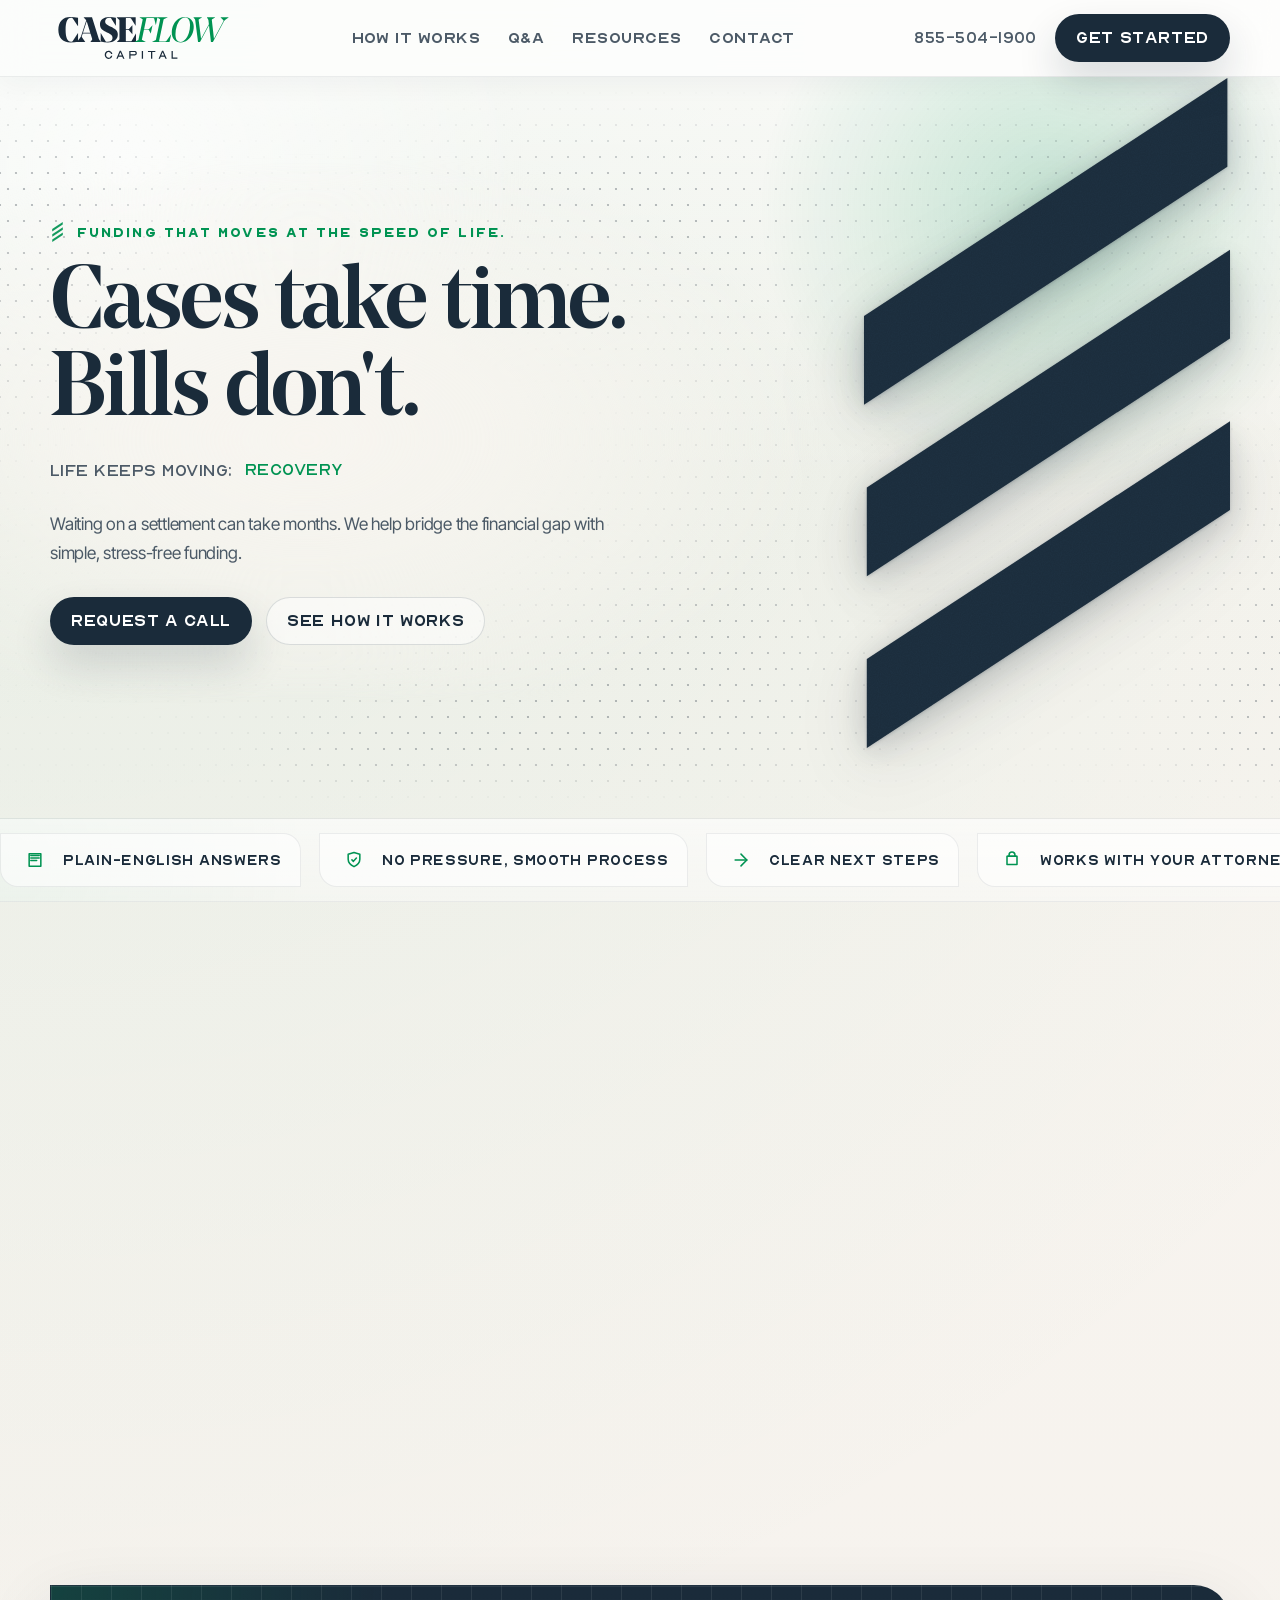
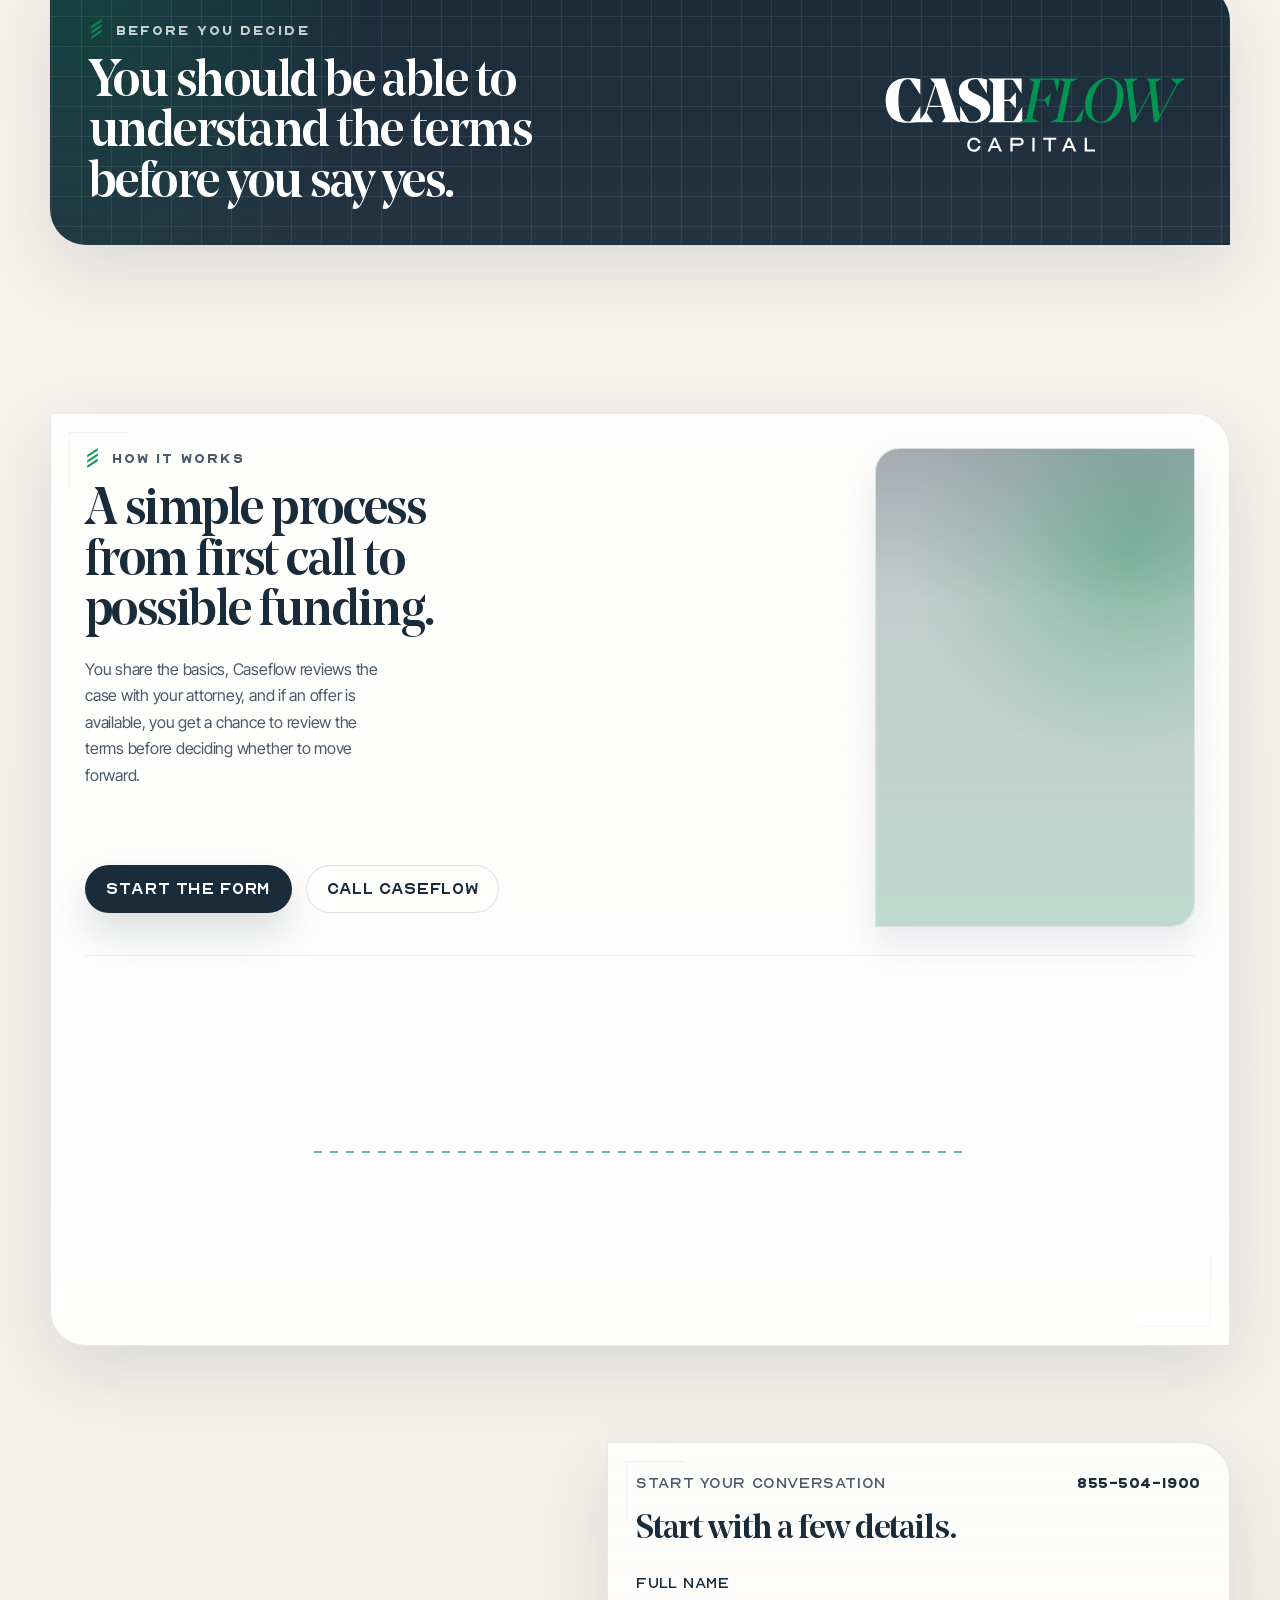
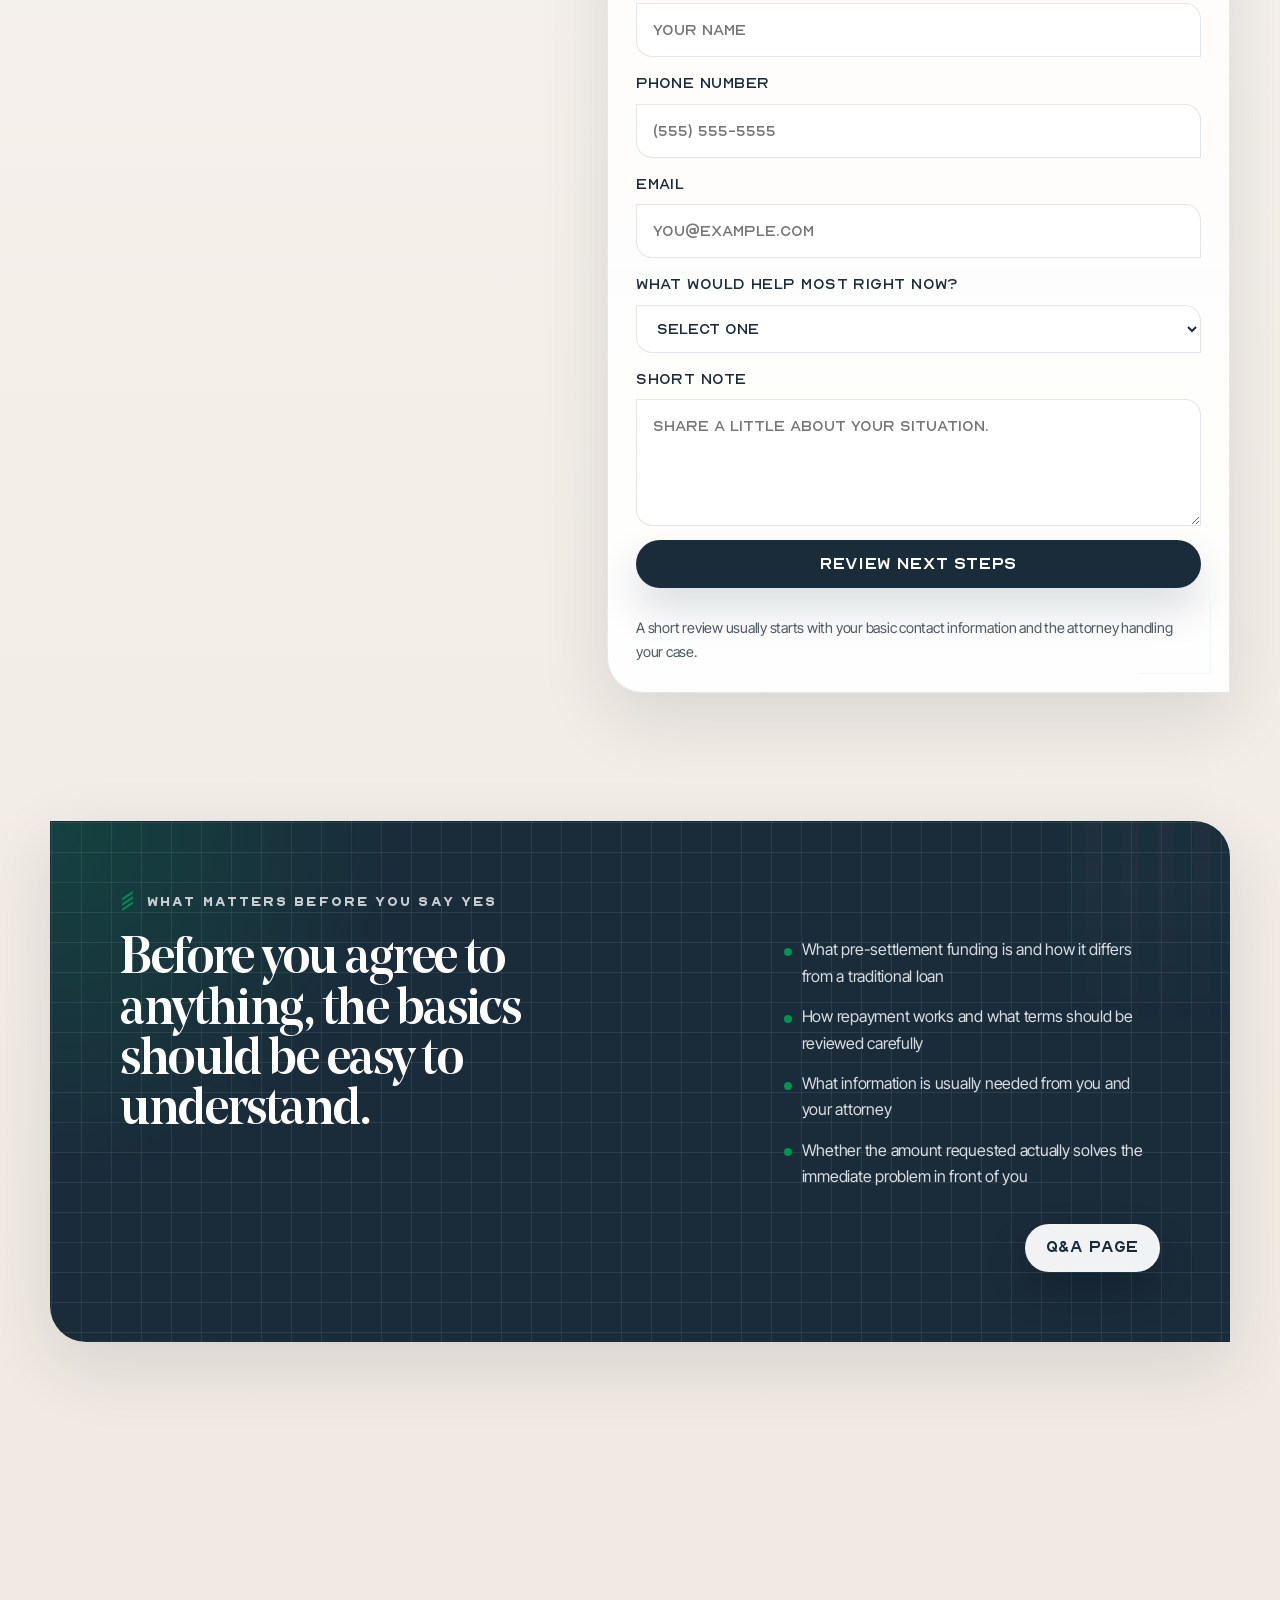
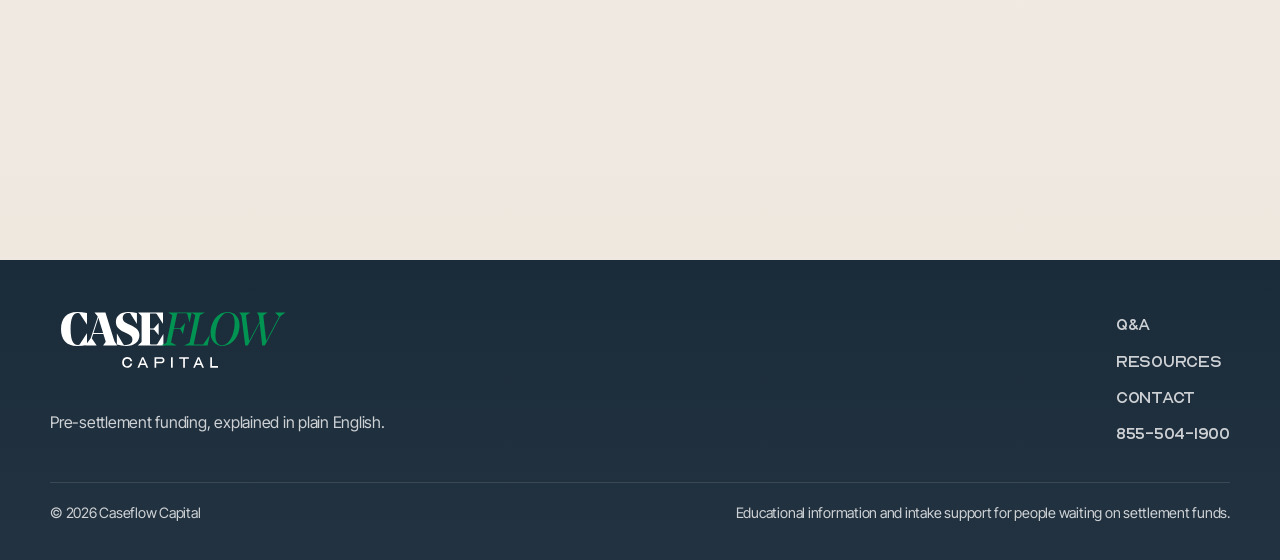
==== index.html @ a35e193b "Update story collage layout" ====
<!doctype html>
<html lang="en">
  <head>
    <meta charset="utf-8">
    <meta name="viewport" content="width=device-width, initial-scale=1">
    <title>Caseflow Capital | Understand your options while your case is pending</title>
    <meta
      name="description"
      content="Caseflow helps people with active cases understand pre-settlement funding, what the process looks like, and what to consider before making a decision."
    >
    <script>
      document.documentElement.classList.add("js");
    </script>
    <link rel="preload" href="assets/fonts/inter-tight-400.ttf" as="font" type="font/ttf" crossorigin>
    <link rel="preload" href="assets/fonts/noe-display-medium.ttf" as="font" type="font/ttf" crossorigin>
    <link rel="preload" href="assets/fonts/nord-regular.woff2" as="font" type="font/woff2" crossorigin>
    <link rel="stylesheet" href="assets/css/style.css">
  </head>
  <body>
    <div class="site-shell">
      <header class="site-header">
        <div class="container header-inner">
          <a class="brand" href="index.html" aria-label="Caseflow Capital home">
            <img src="assets/img/brand/logo-primary.svg" alt="Caseflow Capital">
          </a>

          <button class="menu-toggle" type="button" aria-expanded="false" aria-controls="site-nav">
            <span></span>
            <span></span>
            <span></span>
            <span class="sr-only">Toggle navigation</span>
          </button>

          <nav class="site-nav" id="site-nav" aria-label="Primary">
            <a href="#how-it-works">How it works</a>
            <a href="pages/faq/index.html">Q&amp;A</a>
            <a href="pages/resources/index.html">Resources</a>
            <a href="pages/contact/index.html">Contact</a>
          </nav>

          <div class="header-actions">
            <a class="header-phone" href="tel:8555041900">855-504-1900</a>
            <a class="button button-primary" href="#intake">Get started</a>
          </div>
        </div>
      </header>

      <main>
        <section class="hero">
          <div class="hero-backdrop">
            <canvas class="hero-dot-canvas" aria-hidden="true"></canvas>
          </div>
          <div class="container hero-grid">
            <div class="hero-copy">
              <p class="eyebrow eyebrow-mark" data-animate="fade-up">Funding that moves at the speed of life.</p>
              <h1 data-animate="reveal">
                Cases take time. Bills don't.
              </h1>
              <p class="hero-rotator-line" data-animate="fade-up">
                Life keeps moving:
                <span class="word-rotator" aria-live="polite">
                  <span class="word-rotator-track">
                    <span>rent</span>
                    <span>utilities</span>
                    <span>recovery</span>
                    <span>childcare</span>
                    <span>groceries</span>
                    <span>car payment</span>
                    <span>medication</span>
                    <span>mortgage</span>
                    <span>insurance</span>
                  </span>
                </span>
              </p>
              <p class="hero-lede" data-animate="fade-up">
                Waiting on a settlement can take months. We help bridge the financial gap with simple, stress-free funding.
              </p>

              <div class="hero-actions" data-animate="fade-up">
                <a class="button button-primary" href="#intake">Request a call</a>
                <a class="button button-secondary" href="#how-it-works">See how it works</a>
              </div>

              <!--
              <ul class="trust-points" data-animate="fade-up">
                <li>Plain answers from the start</li>
                <li>A real person to call with questions</li>
                <li>Time to review terms before you decide</li>
              </ul>
              -->
            </div>

            <div class="hero-mark" aria-hidden="true">
              <!--
                Chevron mark — exact polygon geometry from chevron-mark.svg,
                scaled up via viewBox. Bar thickness and slope are preserved;
                only the inter-bar gaps are tightened by 10%, which pulls
                bar 2 up by 0.455 and bar 3 up by 0.91 in viewBox units.
                The viewBox height shrinks to match (34.03 - 0.91 = 33.12).
              -->
              <svg class="hero-chevron" viewBox="0 0 18.09 33.12" preserveAspectRatio="xMidYMid meet" role="presentation" focusable="false">
                <defs>
                  <!--
                    Each bar's fill cycles between brand navy and brand green
                    over a slow 24s cycle. The three bars are phase-offset 6s
                    apart so the green peak walks bottom → middle → top → bottom,
                    producing a steady upward wave of color. All three stops
                    (dark edge, bright mid, dark edge) animate together so the
                    whole bar transitions as one coherent color block while
                    keeping a subtle center-bright shading for depth.

                    Phase offsets (via begin=-Ns):
                      bar 3 (bottom, leads): begin="-12s" — starts at green peak
                      bar 2 (middle):        begin="-6s"  — mid-transition
                      bar 1 (top, trails):   begin="0s"   — starts at navy
                  -->
                  <!--
                    Bar fills are flat, single-colour panels that cycle
                    between brand navy and brand green on a 24s loop. Phase
                    offsets (begin=-6s / -12s) create an upward colour wave
                    across the three bars. Both stops animate to the same
                    value so the bar is a uniform slab of colour — no
                    built-in "bright middle" stripe competing with the
                    liquid blob field on top.
                  -->
                  <linearGradient id="hcg-bar-1" gradientUnits="objectBoundingBox" x1="0" y1="0" x2="1" y2="0">
                    <stop offset="0" stop-color="#0e1c2a">
                      <animate attributeName="stop-color" values="#0e1c2a; #009352; #0e1c2a" dur="24s" repeatCount="indefinite" calcMode="spline" keySplines="0.45 0 0.55 1; 0.45 0 0.55 1"/>
                    </stop>
                    <stop offset="1" stop-color="#0e1c2a">
                      <animate attributeName="stop-color" values="#0e1c2a; #009352; #0e1c2a" dur="24s" repeatCount="indefinite" calcMode="spline" keySplines="0.45 0 0.55 1; 0.45 0 0.55 1"/>
                    </stop>
                  </linearGradient>
                  <linearGradient id="hcg-bar-2" gradientUnits="objectBoundingBox" x1="0" y1="0" x2="1" y2="0">
                    <stop offset="0" stop-color="#0e1c2a">
                      <animate attributeName="stop-color" values="#0e1c2a; #009352; #0e1c2a" dur="24s" begin="-6s" repeatCount="indefinite" calcMode="spline" keySplines="0.45 0 0.55 1; 0.45 0 0.55 1"/>
                    </stop>
                    <stop offset="1" stop-color="#0e1c2a">
                      <animate attributeName="stop-color" values="#0e1c2a; #009352; #0e1c2a" dur="24s" begin="-6s" repeatCount="indefinite" calcMode="spline" keySplines="0.45 0 0.55 1; 0.45 0 0.55 1"/>
                    </stop>
                  </linearGradient>
                  <linearGradient id="hcg-bar-3" gradientUnits="objectBoundingBox" x1="0" y1="0" x2="1" y2="0">
                    <stop offset="0" stop-color="#0e1c2a">
                      <animate attributeName="stop-color" values="#0e1c2a; #009352; #0e1c2a" dur="24s" begin="-12s" repeatCount="indefinite" calcMode="spline" keySplines="0.45 0 0.55 1; 0.45 0 0.55 1"/>
                    </stop>
                    <stop offset="1" stop-color="#0e1c2a">
                      <animate attributeName="stop-color" values="#0e1c2a; #009352; #0e1c2a" dur="24s" begin="-12s" repeatCount="indefinite" calcMode="spline" keySplines="0.45 0 0.55 1; 0.45 0 0.55 1"/>
                    </stop>
                  </linearGradient>

                  <!--
                    Liquid blob field — seven brand-colored radial gradients
                    (four greens of varying hue/intensity, three navys)
                    whose CORES sit OUTSIDE the visible bar union. Only the
                    soft falloff enters the clipped bar region, so the field
                    reads as a continuously-flowing colour wash with no
                    visible hot-spots or "eye of the radial" artefacts. This
                    is a key liquid-rendering pattern: in real fluid
                    simulations the "bright centre" of a colour mass is
                    rarely aligned with the viewport — you see currents and
                    interiors, not nuclei.

                    Gradient radii are large (16–18 viewBox units on an
                    18.09-wide mark) so the falloff reaches well into the
                    bars from whatever offscreen edge their core sits
                    behind. Mid-stops are bumped to ~0.45 so the 40–60%-
                    offset band (which is the only part that's actually
                    visible through the clip) still carries saturated colour.

                    cx/cy below are seed positions — JS overwrites them
                    every animation frame with a value computed from each
                    blob's base position + ambient orbit + cursor coupling.
                  -->
                  <radialGradient id="hcg-blob-g1" cx="-4" cy="6" r="17" gradientUnits="userSpaceOnUse">
                    <stop offset="0"    stop-color="#1db06c" stop-opacity="0.95"/>
                    <stop offset="0.5"  stop-color="#1db06c" stop-opacity="0.46"/>
                    <stop offset="1"    stop-color="#1db06c" stop-opacity="0"/>
                  </radialGradient>
                  <radialGradient id="hcg-blob-g2" cx="22" cy="20" r="18" gradientUnits="userSpaceOnUse">
                    <stop offset="0"    stop-color="#00c06c" stop-opacity="0.90"/>
                    <stop offset="0.5"  stop-color="#00c06c" stop-opacity="0.44"/>
                    <stop offset="1"    stop-color="#00c06c" stop-opacity="0"/>
                  </radialGradient>
                  <radialGradient id="hcg-blob-g3" cx="-4" cy="28" r="17" gradientUnits="userSpaceOnUse">
                    <stop offset="0"    stop-color="#009352" stop-opacity="0.88"/>
                    <stop offset="0.5"  stop-color="#009352" stop-opacity="0.42"/>
                    <stop offset="1"    stop-color="#009352" stop-opacity="0"/>
                  </radialGradient>
                  <radialGradient id="hcg-blob-g4" cx="23" cy="5" r="16" gradientUnits="userSpaceOnUse">
                    <stop offset="0"    stop-color="#2edf8a" stop-opacity="0.82"/>
                    <stop offset="0.5"  stop-color="#2edf8a" stop-opacity="0.40"/>
                    <stop offset="1"    stop-color="#2edf8a" stop-opacity="0"/>
                  </radialGradient>
                  <radialGradient id="hcg-blob-n1" cx="9" cy="-4" r="16" gradientUnits="userSpaceOnUse">
                    <stop offset="0"    stop-color="#0a1827" stop-opacity="0.92"/>
                    <stop offset="0.5"  stop-color="#0a1827" stop-opacity="0.48"/>
                    <stop offset="1"    stop-color="#0a1827" stop-opacity="0"/>
                  </radialGradient>
                  <radialGradient id="hcg-blob-n2" cx="-4" cy="16" r="17" gradientUnits="userSpaceOnUse">
                    <stop offset="0"    stop-color="#051220" stop-opacity="0.90"/>
                    <stop offset="0.5"  stop-color="#051220" stop-opacity="0.46"/>
                    <stop offset="1"    stop-color="#051220" stop-opacity="0"/>
                  </radialGradient>
                  <radialGradient id="hcg-blob-n3" cx="22" cy="26" r="16" gradientUnits="userSpaceOnUse">
                    <stop offset="0"    stop-color="#132a40" stop-opacity="0.80"/>
                    <stop offset="0.5"  stop-color="#132a40" stop-opacity="0.40"/>
                    <stop offset="1"    stop-color="#132a40" stop-opacity="0"/>
                  </radialGradient>

                  <!--
                    Lead highlight — a pale mint-cream wash whose core also
                    sits just off the left edge so only a soft luminous
                    sweep enters the mark from the left. fx/fy pull the
                    focal point further off-edge so the brightness gradient
                    reads as angled light from outside the frame rather
                    than a puddle inside it. JS retargets cx/cy every frame
                    with the cursor-coupling shift; fxOffset keeps the
                    focal point pinned relative to the moving centre.
                  -->
                  <radialGradient id="hcg-shine" cx="3" cy="18" fx="-1" fy="15" r="14" gradientUnits="userSpaceOnUse">
                    <stop offset="0"    stop-color="#f4fbf7" stop-opacity="0.82"/>
                    <stop offset="0.35" stop-color="#d8f1e4" stop-opacity="0.44"/>
                    <stop offset="0.7"  stop-color="#cdf3de" stop-opacity="0.14"/>
                    <stop offset="1"    stop-color="#cdf3de" stop-opacity="0"/>
                  </radialGradient>

                  <!--
                    Clip union of the three bars. Polygons live directly
                    inside clipPath (wrapping them in <g> would produce an
                    empty clip region in SVG 1.1). The transform attribute
                    on each polygon is rewritten every frame by JS to match
                    its paired bar's parallax, so the clip travels with the
                    bar and no "ghost" edges are exposed.
                  -->
                  <clipPath id="hcg-bars-clip" clipPathUnits="userSpaceOnUse">
                    <polygon data-parallax-clip="1" transform="translate(0 0)" points="0 11.76 0 16.15 17.96 4.39 17.96 0"/>
                    <polygon data-parallax-clip="2" transform="translate(0 0)" points=".14 20.245 .14 24.635 18.09 12.875 18.09 8.485"/>
                    <polygon data-parallax-clip="3" transform="translate(0 0)" points=".14 28.721 .14 33.121 18.09 21.361 18.09 16.971"/>
                  </clipPath>

                  <!--
                    Liquid filter chain — three stages composited in one
                    SVG <filter>, applied to each liquid sub-group so the
                    colour wash reads as real fluid rather than a set of
                    discrete radial shapes:

                      1. feGaussianBlur (stdDeviation in viewBox units):
                         softens individual blob edges and, critically,
                         makes overlapping blobs bleed into each other
                         before displacement. This is the "goo" step — not
                         the binary-threshold metaball filter (which would
                         flatten our soft falloff), but a true optical
                         blend that fuses partially-overlapping gradients
                         into a single contiguous body of colour.
                      2. feTurbulence (fractal noise, spatial-fixed seed):
                         generates the displacement texture. Lower
                         baseFrequency than v1 (0.26 vs 0.32) for longer-
                         wavelength "ripples" that feel more liquid and
                         less "noisy".
                      3. feDisplacementMap at scale 3.6 (viewBox units):
                         pushes pixels along the noise pattern so blob
                         boundaries warp into irregular, slowly-varying
                         outlines — like surface tension ripples on a
                         thin fluid layer.

                    The clip is applied to the PARENT group (not inside
                    this filter), so displacement can run freely and then
                    the final result is cropped to the bar union — no
                    pixel bleed past the bars.
                  -->
                  <filter id="hcg-blob-distort" x="-30%" y="-30%" width="160%" height="160%">
                    <feGaussianBlur in="SourceGraphic" stdDeviation="0.55" result="blurred"/>
                    <feTurbulence type="fractalNoise" baseFrequency="0.26" numOctaves="2" seed="7" result="blobNoise"/>
                    <feDisplacementMap in="blurred" in2="blobNoise" scale="3.6" xChannelSelector="R" yChannelSelector="G"/>
                  </filter>

                  <!-- Fine grain — higher baseFrequency = smaller speckle cells. -->
                  <filter id="hcg-grain" x="0" y="0" width="1" height="1" filterUnits="objectBoundingBox" primitiveUnits="userSpaceOnUse">
                    <feTurbulence type="fractalNoise" baseFrequency="8.5" numOctaves="2" seed="11" stitchTiles="stitch" result="noise"/>
                    <feColorMatrix in="noise" type="matrix" values="0 0 0 0 1  0 0 0 0 1  0 0 0 0 1  0 0 0 0.55 0" result="whiteNoise"/>
                    <feComposite in="whiteNoise" in2="SourceGraphic" operator="in"/>
                  </filter>
                </defs>

                <!--
                  Bar fills wrapped in parallax groups. The entrance /
                  hover / float animations live on .hcg-bar (outer); the
                  JS-driven cursor parallax lives on the inner
                  .hcg-parallax so the two never collide on the same
                  transform. Each bar gets its own parallax coupling (see
                  initHeroChevronParallax in app.js) so the three chevrons
                  drift independently as the cursor moves.
                -->
                <g class="hcg-bars">
                  <g class="hcg-bar hcg-bar-1">
                    <g class="hcg-parallax" data-parallax="1">
                      <polygon class="hcg-fill" points="0 11.76 0 16.15 17.96 4.39 17.96 0" fill="url(#hcg-bar-1)"/>
                    </g>
                  </g>
                  <g class="hcg-bar hcg-bar-2">
                    <g class="hcg-parallax" data-parallax="2">
                      <polygon class="hcg-fill" points=".14 20.245 .14 24.635 18.09 12.875 18.09 8.485" fill="url(#hcg-bar-2)"/>
                    </g>
                  </g>
                  <g class="hcg-bar hcg-bar-3">
                    <g class="hcg-parallax" data-parallax="3">
                      <polygon class="hcg-fill" points=".14 28.721 .14 33.121 18.09 21.361 18.09 16.971" fill="url(#hcg-bar-3)"/>
                    </g>
                  </g>
                </g>

                <!--
                  Legacy SVG liquid field — kept as a fallback layer for
                  browsers without WebGL. Hidden by default via .hcg-legacy-
                  liquid (CSS) when the WebGL canvas is successfully
                  initialised by JS (which strips the .has-gl-liquid class
                  only on failure). On failure, CSS restores visibility so
                  the mark still has some colour variation.
                -->
                <g class="hcg-legacy-liquid" clip-path="url(#hcg-bars-clip)">
                  <g class="hcg-liquid-dark" filter="url(#hcg-blob-distort)">
                    <rect class="hcg-blob" x="-6" y="-6" width="32" height="46" fill="url(#hcg-blob-n1)"/>
                    <rect class="hcg-blob" x="-6" y="-6" width="32" height="46" fill="url(#hcg-blob-n2)"/>
                    <rect class="hcg-blob" x="-6" y="-6" width="32" height="46" fill="url(#hcg-blob-n3)"/>
                  </g>
                  <g class="hcg-liquid-light" filter="url(#hcg-blob-distort)">
                    <rect class="hcg-blob" x="-6" y="-6" width="32" height="46" fill="url(#hcg-blob-g1)"/>
                    <rect class="hcg-blob" x="-6" y="-6" width="32" height="46" fill="url(#hcg-blob-g2)"/>
                    <rect class="hcg-blob" x="-6" y="-6" width="32" height="46" fill="url(#hcg-blob-g3)"/>
                    <rect class="hcg-blob" x="-6" y="-6" width="32" height="46" fill="url(#hcg-blob-g4)"/>
                  </g>
                </g>

                <!-- Lead highlight — pale mint, subtle, strongest cursor coupling. -->
                <g class="hcg-shine-group" clip-path="url(#hcg-bars-clip)">
                  <rect class="hcg-shine-rect" x="-6" y="-6" width="32" height="46" fill="url(#hcg-shine)"/>
                </g>

                <!--
                  Grain overlay on top of everything — clipped to bar union
                  so grain modulates bars AND the liquid blobs AND the
                  shine, giving the entire mark a unified organic texture.
                  Overlay blend mode keeps the grain subtle.
                -->
                <g class="hcg-grain-layer" clip-path="url(#hcg-bars-clip)">
                  <rect class="hcg-grain" x="0" y="0" width="18.09" height="33.12" fill="#ffffff" filter="url(#hcg-grain)"/>
                </g>
              </svg>
              <!--
                WebGL liquid — three per-chevron canvases, each masked via
                CSS mask-image to ONE polygon so it can parallax
                independently with the cursor (mirroring the original
                per-bar SVG chevron mouse animation). All three run the same
                domain-warped fBm fragment shader with shared time/cursor
                uniforms, so the liquid reads as one continuous field
                peeking through three moving windows. See initHeroLiquidGL
                in app.js. If WebGL is unavailable or init fails all
                canvases are removed and .hcg-legacy-liquid takes over.
              -->
              <div class="hcg-liquid-gl-stack" aria-hidden="true">
                <!--
                  Each canvas is wrapped in its own slot div. The slot
                  carries the drop-shadow filter AND the parallax
                  transform; the canvas inside carries the polygon
                  mask. Filter-on-parent + mask-on-child is required
                  because CSS applies mask AFTER filter on the same
                  element, which would clip the shadow to the polygon
                  and make it invisible.
                -->
                <div class="hcg-chev-slot" data-gl-chev="1">
                  <canvas class="hcg-liquid-gl" data-gl-chev="1"></canvas>
                </div>
                <div class="hcg-chev-slot" data-gl-chev="2">
                  <canvas class="hcg-liquid-gl" data-gl-chev="2"></canvas>
                </div>
                <div class="hcg-chev-slot" data-gl-chev="3">
                  <canvas class="hcg-liquid-gl" data-gl-chev="3"></canvas>
                </div>
              </div>
            </div>
          </div>
        </section>

        <section class="values-marquee" aria-label="Caseflow qualities">
          <div class="values-marquee-viewport">
            <div class="values-marquee-track">
              <div class="values-marquee-group" aria-hidden="false">
                <div class="values-marquee-item">
                  <span class="values-marquee-icon" aria-hidden="true">
                    <svg viewBox="0 0 24 24" focusable="false">
                      <path d="M7 6.5h10"></path>
                      <path d="M7 9.5h10"></path>
                      <path d="M7 12.5h7"></path>
                      <path d="M5 4.5h14v15H5z"></path>
                    </svg>
                  </span>
                  <span>Plain-English answers</span>
                </div>
                <div class="values-marquee-item">
                  <span class="values-marquee-icon" aria-hidden="true">
                    <svg viewBox="0 0 24 24" focusable="false">
                      <path d="M12 20c4.2-2.1 7-5 7-9V5l-7-2-7 2v6c0 4 2.8 6.9 7 9z"></path>
                      <path d="m9.5 11.8 1.8 1.8 3.6-4"></path>
                    </svg>
                  </span>
                  <span>No pressure, smooth process</span>
                </div>
                <div class="values-marquee-item">
                  <span class="values-marquee-icon" aria-hidden="true">
                    <svg viewBox="0 0 24 24" focusable="false">
                      <path d="M5 12h14"></path>
                      <path d="m12 5 7 7-7 7"></path>
                    </svg>
                  </span>
                  <span>Clear next steps</span>
                </div>
                <div class="values-marquee-item">
                  <span class="values-marquee-icon" aria-hidden="true">
                    <svg viewBox="0 0 24 24" focusable="false">
                      <path d="M7 7.5h10"></path>
                      <path d="M8.5 7.5V6a3.5 3.5 0 0 1 7 0v1.5"></path>
                      <path d="M6 7.5h12v10H6z"></path>
                    </svg>
                  </span>
                  <span>Works with your attorney</span>
                </div>
                <div class="values-marquee-item">
                  <span class="values-marquee-icon" aria-hidden="true">
                    <svg viewBox="0 0 24 24" focusable="false">
                      <path d="M12 5.5v13"></path>
                      <path d="M5.5 12H18.5"></path>
                      <path d="m8 8 8 8"></path>
                      <path d="m16 8-8 8"></path>
                    </svg>
                  </span>
                  <span>Understandable terms</span>
                </div>
                <div class="values-marquee-item">
                  <span class="values-marquee-icon" aria-hidden="true">
                    <svg viewBox="0 0 24 24" focusable="false">
                      <path d="M8.2 5.5h2.6l1.2 2.8-1.6 1.7a12.6 12.6 0 0 0 3.6 3.6l1.7-1.6 2.8 1.2v2.6c0 .9-.7 1.7-1.7 1.7A13.8 13.8 0 0 1 6.5 7.2c0-.9.8-1.7 1.7-1.7z"></path>
                    </svg>
                  </span>
                  <span>Real people, easy to reach</span>
                </div>
              </div>
              <div class="values-marquee-group" aria-hidden="true">
                <div class="values-marquee-item">
                  <span class="values-marquee-icon" aria-hidden="true">
                    <svg viewBox="0 0 24 24" focusable="false">
                      <path d="M7 6.5h10"></path>
                      <path d="M7 9.5h10"></path>
                      <path d="M7 12.5h7"></path>
                      <path d="M5 4.5h14v15H5z"></path>
                    </svg>
                  </span>
                  <span>Plain-English answers</span>
                </div>
                <div class="values-marquee-item">
                  <span class="values-marquee-icon" aria-hidden="true">
                    <svg viewBox="0 0 24 24" focusable="false">
                      <path d="M12 20c4.2-2.1 7-5 7-9V5l-7-2-7 2v6c0 4 2.8 6.9 7 9z"></path>
                      <path d="m9.5 11.8 1.8 1.8 3.6-4"></path>
                    </svg>
                  </span>
                  <span>No pressure, smooth process</span>
                </div>
                <div class="values-marquee-item">
                  <span class="values-marquee-icon" aria-hidden="true">
                    <svg viewBox="0 0 24 24" focusable="false">
                      <path d="M5 12h14"></path>
                      <path d="m12 5 7 7-7 7"></path>
                    </svg>
                  </span>
                  <span>Clear next steps</span>
                </div>
                <div class="values-marquee-item">
                  <span class="values-marquee-icon" aria-hidden="true">
                    <svg viewBox="0 0 24 24" focusable="false">
                      <path d="M7 7.5h10"></path>
                      <path d="M8.5 7.5V6a3.5 3.5 0 0 1 7 0v1.5"></path>
                      <path d="M6 7.5h12v10H6z"></path>
                    </svg>
                  </span>
                  <span>Works with your attorney</span>
                </div>
                <div class="values-marquee-item">
                  <span class="values-marquee-icon" aria-hidden="true">
                    <svg viewBox="0 0 24 24" focusable="false">
                      <path d="M12 5.5v13"></path>
                      <path d="M5.5 12H18.5"></path>
                      <path d="m8 8 8 8"></path>
                      <path d="m16 8-8 8"></path>
                    </svg>
                  </span>
                  <span>Understandable terms</span>
                </div>
                <div class="values-marquee-item">
                  <span class="values-marquee-icon" aria-hidden="true">
                    <svg viewBox="0 0 24 24" focusable="false">
                      <path d="M8.2 5.5h2.6l1.2 2.8-1.6 1.7a12.6 12.6 0 0 0 3.6 3.6l1.7-1.6 2.8 1.2v2.6c0 .9-.7 1.7-1.7 1.7A13.8 13.8 0 0 1 6.5 7.2c0-.9.8-1.7 1.7-1.7z"></path>
                    </svg>
                  </span>
                  <span>Real people, easy to reach</span>
                </div>
              </div>
            </div>
          </div>
        </section>

        <section class="section section-story">
          <div class="container story-grid">
            <div class="story-copy" data-animate="fade-up">
              <p class="eyebrow eyebrow-mark">What this is</p>
              <h2>Life doesn't slow down for your case</h2>
              <p>
                Pre-settlement funding can help cover everyday expenses while a case is still moving through the legal
                process. Most people start looking into it because rent, groceries, medical costs, or missed work are
                putting real pressure on the month in front of them.
              </p>
              <p>
                Caseflow is here to make that decision easier to understand. The job is to explain the process in
                plain English, coordinate with your attorney when needed, and help you look at the terms without
                feeling rushed.
              </p>
            </div>
            <figure class="story-collage">
              <div class="story-collage-grid" aria-hidden="true">
                <div class="story-collage-tile story-collage-tile-large" data-animate>
                  <picture>
                    <source type="image/avif" srcset="assets/img/photos/expenses-money-480.avif 480w, assets/img/photos/expenses-money-800.avif 800w, assets/img/photos/expenses-money-1200.avif 1200w" sizes="(max-width: 1080px) 80vw, 520px">
                    <source type="image/webp" srcset="assets/img/photos/expenses-money-480.webp 480w, assets/img/photos/expenses-money-800.webp 800w, assets/img/photos/expenses-money-1200.webp 1200w" sizes="(max-width: 1080px) 80vw, 520px">
                    <img src="assets/img/photos/expenses-money.webp" alt="" loading="lazy" decoding="async">
                  </picture>
                </div>
                <div class="story-collage-tile story-collage-tile-portrait" data-animate>
                  <picture>
                    <source type="image/avif" srcset="assets/img/photos/family-life-480.avif 480w, assets/img/photos/family-life-800.avif 800w, assets/img/photos/family-life-810.avif 810w" sizes="(max-width: 1080px) 34vw, 220px">
                    <source type="image/webp" srcset="assets/img/photos/family-life-480.webp 480w, assets/img/photos/family-life-800.webp 800w, assets/img/photos/family-life-810.webp 810w" sizes="(max-width: 1080px) 34vw, 220px">
                    <img src="assets/img/photos/family-life.webp" alt="" loading="lazy" decoding="async">
                  </picture>
                </div>
                <div class="story-collage-tile story-collage-tile-family-1" data-animate>
                  <picture>
                    <source type="image/avif" srcset="assets/img/photos/family-home-480.avif 480w, assets/img/photos/family-home-800.avif 800w" sizes="(max-width: 1080px) 34vw, 220px">
                    <source type="image/webp" srcset="assets/img/photos/family-home-480.webp 480w, assets/img/photos/family-home-800.webp 800w" sizes="(max-width: 1080px) 34vw, 220px">
                    <img src="assets/img/photos/family-home.webp" alt="" loading="lazy" decoding="async">
                  </picture>
                </div>
                <div class="story-collage-tile story-collage-tile-docs" data-animate>
                  <picture>
                    <source type="image/avif" srcset="assets/img/photos/attorney-paperwork-480.avif 480w, assets/img/photos/attorney-paperwork-800.avif 800w, assets/img/photos/attorney-paperwork-1200.avif 1200w" sizes="(max-width: 1080px) 45vw, 220px">
                    <source type="image/webp" srcset="assets/img/photos/attorney-paperwork-480.webp 480w, assets/img/photos/attorney-paperwork-800.webp 800w, assets/img/photos/attorney-paperwork-1200.webp 1200w" sizes="(max-width: 1080px) 45vw, 220px">
                    <img src="assets/img/photos/attorney-paperwork.webp" alt="" loading="lazy" decoding="async">
                  </picture>
                </div>
                <div class="story-collage-tile story-collage-tile-money" data-animate>
                  <picture>
                    <source type="image/avif" srcset="assets/img/photos/traffic-480.avif 480w, assets/img/photos/traffic-800.avif 800w, assets/img/photos/traffic-810.avif 810w" sizes="(max-width: 1080px) 34vw, 220px">
                    <source type="image/webp" srcset="assets/img/photos/traffic-480.webp 480w, assets/img/photos/traffic-800.webp 800w, assets/img/photos/traffic-810.webp 810w" sizes="(max-width: 1080px) 34vw, 220px">
                    <img src="assets/img/photos/traffic.webp" alt="" loading="lazy" decoding="async">
                  </picture>
                </div>
                <div class="story-collage-tile story-collage-tile-family-2" data-animate>
                  <picture>
                    <source type="image/avif" srcset="assets/img/photos/busy-errands-480.avif 480w, assets/img/photos/busy-errands-800.avif 800w" sizes="(max-width: 1080px) 34vw, 220px">
                    <source type="image/webp" srcset="assets/img/photos/busy-errands-480.webp 480w, assets/img/photos/busy-errands-800.webp 800w" sizes="(max-width: 1080px) 34vw, 220px">
                    <img src="assets/img/photos/busy-errands.webp" alt="" loading="lazy" decoding="async">
                  </picture>
                </div>
                <div class="story-collage-tile story-collage-tile-life" data-animate>
                  <picture>
                    <source type="image/avif" srcset="assets/img/photos/people-building-480.avif 480w, assets/img/photos/people-building-800.avif 800w, assets/img/photos/people-building-1200.avif 1200w" sizes="(max-width: 1080px) 70vw, 440px">
                    <source type="image/webp" srcset="assets/img/photos/people-building-480.webp 480w, assets/img/photos/people-building-800.webp 800w, assets/img/photos/people-building-1200.webp 1200w" sizes="(max-width: 1080px) 70vw, 440px">
                    <img src="assets/img/photos/people-building.webp" alt="" loading="lazy" decoding="async">
                  </picture>
                </div>
                <div class="story-collage-tile story-collage-tile-transit" data-animate>
                  <picture>
                    <source type="image/avif" srcset="assets/img/photos/people-walking-480.avif 480w, assets/img/photos/people-walking-800.avif 800w, assets/img/photos/people-walking-1200.avif 1200w" sizes="(max-width: 1080px) 34vw, 220px">
                    <source type="image/webp" srcset="assets/img/photos/people-walking-480.webp 480w, assets/img/photos/people-walking-800.webp 800w, assets/img/photos/people-walking-1200.webp 1200w" sizes="(max-width: 1080px) 34vw, 220px">
                    <img src="assets/img/photos/people-walking.webp" alt="" loading="lazy" decoding="async">
                  </picture>
                </div>
              </div>
            </figure>
          </div>
        </section>

        <section class="section section-band">
          <div class="container">
            <div class="band-card frame-accent" data-animate="fade-up">
              <div class="band-copy">
                <p class="eyebrow eyebrow-mark">Before you decide</p>
                <h2>You should be able to understand the terms before you say yes.</h2>
              </div>
              <div class="band-mark">
                <img src="assets/img/brand/logo-on-dark.svg" alt="Caseflow wordmark">
              </div>
            </div>
          </div>
        </section>

        <section class="section" id="how-it-works">
          <div class="container">
            <div class="process-shell frame-accent" data-animate="fade-up">
              <div class="process-intro">
                <div class="process-intro-copy">
                  <div class="process-copy-stack">
                    <div class="process-copy-main">
                      <p class="eyebrow eyebrow-mark">How it works</p>
                      <h2>A simple process from first call to possible funding.</h2>
                      <p>
                        You share the basics, Caseflow reviews the case with your attorney, and if an offer is available,
                        you get a chance to review the terms before deciding whether to move forward.
                      </p>
                    </div>
                    <div class="process-actions">
                      <a class="button button-primary" href="#intake">Start the form</a>
                      <a class="button button-secondary" href="tel:8555041900">Call Caseflow</a>
                    </div>
                  </div>
                  <div class="process-side">
                    <figure class="process-photo-chip stock-photo-frame" aria-hidden="true">
                      <picture>
                        <source type="image/avif" srcset="assets/img/photos/process-phone-docs-480.avif 480w, assets/img/photos/process-phone-docs-800.avif 800w, assets/img/photos/process-phone-docs-1200.avif 1200w" sizes="(max-width: 1080px) 430px, 420px">
                        <source type="image/webp" srcset="assets/img/photos/process-phone-docs-480.webp 480w, assets/img/photos/process-phone-docs-800.webp 800w, assets/img/photos/process-phone-docs-1200.webp 1200w" sizes="(max-width: 1080px) 430px, 420px">
                        <img src="assets/img/photos/process-phone-docs.webp" alt="" loading="lazy" decoding="async">
                      </picture>
                    </figure>
                  </div>
                </div>
              </div>

              <div class="process-steps-wrap">
                <div class="steps-grid">
                  <article class="step-card" data-animate="fade-up">
                    <div class="step-card-inner">
                      <div class="step-top">
                        <span class="step-number">Step 1</span>
                        <div class="step-icon" aria-hidden="true">
                          <svg viewBox="0 0 24 24" focusable="false">
                            <path d="M16 4h2a2 2 0 0 1 2 2v2"></path>
                            <path d="M21.34 15.66a1 1 0 1 0-3-3l-5.01 5.01a2 2 0 0 0-.5.85l-.84 2.87a.5.5 0 0 0 .62.62l2.87-.84a2 2 0 0 0 .85-.5z"></path>
                            <path d="M8 22H6a2 2 0 0 1-2-2V6a2 2 0 0 1 2-2h2"></path>
                            <rect x="8" y="2" width="8" height="4" rx="1"></rect>
                          </svg>
                        </div>
                      </div>
                      <h3>Complete a simple application</h3>
                      <p>
                        Start with your contact information, a few details about the case, and your attorney's
                        information if you have it.
                      </p>
                    </div>
                  </article>
                  <article class="step-card" data-animate="fade-up">
                    <div class="step-card-inner">
                      <div class="step-top">
                        <span class="step-number">Step 2</span>
                        <div class="step-icon" aria-hidden="true">
                          <svg viewBox="0 0 24 24" focusable="false">
                            <path d="M20 6 9 17l-5-5"></path>
                          </svg>
                        </div>
                      </div>
                      <h3>Case review and approval</h3>
                      <p>
                        Caseflow reviews the file with your attorney, confirms the details needed for underwriting, and
                        lets you know what may be available.
                      </p>
                    </div>
                  </article>
                  <article class="step-card" data-animate="fade-up">
                    <div class="step-card-inner">
                      <div class="step-top">
                        <span class="step-number">Step 3</span>
                        <div class="step-icon" aria-hidden="true">
                          <svg viewBox="0 0 24 24" focusable="false">
                            <rect x="2" y="6" width="20" height="12" rx="2"></rect>
                            <circle cx="12" cy="12" r="2"></circle>
                            <path d="M6 12h.01"></path>
                            <path d="M18 12h.01"></path>
                          </svg>
                        </div>
                      </div>
                      <h3>Review the offer and decide</h3>
                      <p>
                        If an offer is available, you can review the amount, pricing, and agreement before deciding. If
                        you choose to move forward, funds are sent after the paperwork is completed.
                      </p>
                    </div>
                  </article>
                </div>
              </div>
            </div>
          </div>
        </section>

        <section class="section section-intake" id="intake">
          <div class="container intake-grid">
            <div class="intake-copy" data-animate="fade-up">
              <p class="eyebrow eyebrow-mark">Start your conversation</p>
              <h2>Tell us what is going on.</h2>
              <p>
                Share a few basics about your case and what you need help understanding. That first conversation helps
                Caseflow understand your situation and explain the next step.
              </p>
              <p>
                Most reviews start with your contact information and your attorney's details.
              </p>
              <div class="intake-actions">
                <a class="button button-secondary" href="tel:8555041900">Call 855-504-1900</a>
              </div>
            </div>

            <div class="hero-panel frame-accent" data-animate="fade-left">
              <div class="panel-topline">
                <span>Start your conversation</span>
                <a href="tel:8555041900">855-504-1900</a>
              </div>

              <h2>Start with a few details.</h2>

              <form class="intake-form" id="intake-form">
                <label>
                  Full name
                  <input type="text" name="name" placeholder="Your name">
                </label>
                <label>
                  Phone number
                  <input type="tel" name="phone" placeholder="(555) 555-5555">
                </label>
                <label>
                  Email
                  <input type="email" name="email" placeholder="you@example.com">
                </label>
                <label>
                  What would help most right now?
                  <select name="priority">
                    <option value="">Select one</option>
                    <option>Understanding my options</option>
                    <option>Speaking with someone quickly</option>
                    <option>General information about the process</option>
                    <option>Support for a current application</option>
                  </select>
                </label>
                <label>
                  Short note
                  <textarea name="message" rows="4" placeholder="Share a little about your situation."></textarea>
                </label>
                <button class="button button-primary button-block" type="submit">Review next steps</button>
                <p class="form-note" id="form-note" aria-live="polite">
                  A short review usually starts with your basic contact information and the attorney handling your case.
                </p>
              </form>
            </div>
          </div>
        </section>

        <section class="section section-split">
          <div class="container">
            <div class="split-panel split-panel-dark split-panel-focus" data-animate="fade-up">
              <p class="eyebrow eyebrow-mark">What matters before you say yes</p>
              <h2>Before you agree to anything, the basics should be easy to understand.</h2>
              <ul class="feature-list">
                <li>What pre-settlement funding is and how it differs from a traditional loan</li>
                <li>How repayment works and what terms should be reviewed carefully</li>
                <li>What information is usually needed from you and your attorney</li>
                <li>Whether the amount requested actually solves the immediate problem in front of you</li>
              </ul>
              <div class="split-panel-actions">
                <a class="button button-on-dark" href="pages/faq/index.html">Q&amp;A page</a>
              </div>
            </div>
          </div>
        </section>

        <section class="section section-cta">
          <div class="container cta-card frame-accent" data-animate="fade-up">
            <div>
              <p class="eyebrow eyebrow-mark">Talk with Caseflow</p>
              <h2>Want to talk it through?</h2>
              <p>
                Call Caseflow or send over a few details. The point is to help you understand your options before you
                commit to anything.
              </p>
            </div>
            <div class="cta-actions">
              <a class="button button-primary" href="#intake">Start the form</a>
              <a class="button button-secondary" href="tel:8555041900">Call 855-504-1900</a>
            </div>
          </div>
        </section>
      </main>

      <footer class="site-footer">
        <div class="container footer-grid">
          <div>
            <a class="footer-brand" href="index.html">
              <img src="assets/img/brand/logo-on-dark.svg" alt="Caseflow Capital">
            </a>
            <p>Pre-settlement funding, explained in plain English.</p>
          </div>

          <div class="footer-links">
            <a href="pages/faq/index.html">Q&amp;A</a>
            <a href="pages/resources/index.html">Resources</a>
            <a href="pages/contact/index.html">Contact</a>
            <a href="tel:8555041900">855-504-1900</a>
          </div>
        </div>
        <div class="container footer-meta">
          <span>&copy; <span id="year"></span> Caseflow Capital</span>
          <span>Educational information and intake support for people waiting on settlement funds.</span>
        </div>
      </footer>
    </div>

    <script src="assets/js/app.js"></script>
  </body>
</html>
---- assets/css/style.css ----
:root {
  --bg: #f5f1ec;
  --bg-soft: #ece6dd;
  --surface: rgba(255, 255, 255, 0.78);
  --surface-strong: #fffdfa;
  --text: #1A2B3A;
  --text-soft: #4c5a67;
  --line: rgba(26, 43, 58, 0.12);
  --line-strong: rgba(26, 43, 58, 0.2);
  --navy: #1A2B3A;
  --navy-deep: #1A2B3A;
  --green: #009352;
  --green-soft: #ddf3e9;
  --cream: #fbf8f3;
  --shadow: 0 24px 70px rgba(26, 43, 58, 0.12);
  --shadow-strong: 0 34px 90px rgba(26, 43, 58, 0.2);
  --radius-sm: 16px;
  --radius-md: 24px;
  --radius-lg: 36px;
  --cut-radius-sm: 0 var(--radius-sm) 0 var(--radius-sm);
  --cut-radius-md: 0 var(--radius-md) 0 var(--radius-md);
  --cut-radius-lg: 0 var(--radius-lg) 0 var(--radius-lg);
  --cut-radius-pill: 0 999px 0 999px;
  --container: min(1180px, calc(100vw - 40px));
  --transition: 220ms ease;
  --grid-light: url("data:image/svg+xml,%3Csvg xmlns='http://www.w3.org/2000/svg' width='120' height='120' viewBox='0 0 120 120'%3E%3Cg fill='none' stroke='%231A2B3A' stroke-opacity='.04' stroke-width='1'%3E%3Cpath d='M0 .5H120M0 30.5H120M0 60.5H120M0 90.5H120M.5 0V120M30.5 0V120M60.5 0V120M90.5 0V120'/%3E%3C/g%3E%3C/svg%3E");
  --grid-dark: url("data:image/svg+xml,%3Csvg xmlns='http://www.w3.org/2000/svg' width='120' height='120' viewBox='0 0 120 120'%3E%3Cg fill='none' stroke='white' stroke-opacity='.08' stroke-width='1'%3E%3Cpath d='M0 .5H120M0 30.5H120M0 60.5H120M0 90.5H120M.5 0V120M30.5 0V120M60.5 0V120M90.5 0V120'/%3E%3C/g%3E%3C/svg%3E");
  --chevron-mark: url("../img/brand/chevron-mark.svg");
}

@font-face {
  font-family: "Noe Display";
  src: url("../fonts/noe-display-medium.ttf") format("truetype");
  font-weight: 500;
  font-style: normal;
  font-display: swap;
}

@font-face {
  font-family: "Noe Display";
  src: url("../fonts/noe-display-bold.ttf") format("truetype");
  font-weight: 700;
  font-style: normal;
  font-display: swap;
}

@font-face {
  font-family: "Noe Display";
  src: url("../fonts/noe-display-regular-italic.ttf") format("truetype");
  font-weight: 400;
  font-style: italic;
  font-display: swap;
}

@font-face {
  font-family: "Nord";
  src: url("../fonts/nord-book.woff2") format("woff2");
  font-weight: 350;
  font-style: normal;
  font-display: swap;
}

@font-face {
  font-family: "Nord";
  src: url("../fonts/nord-regular.woff2") format("woff2");
  font-weight: 400;
  font-style: normal;
  font-display: swap;
}

@font-face {
  font-family: "Nord";
  src: url("../fonts/nord-medium.woff2") format("woff2");
  font-weight: 500;
  font-style: normal;
  font-display: swap;
}

@font-face {
  font-family: "Nord";
  src: url("../fonts/nord-bold.woff2") format("woff2");
  font-weight: 700;
  font-style: normal;
  font-display: swap;
}

@font-face {
  font-family: "Inter Tight";
  src: url("../fonts/inter-tight-400.ttf") format("truetype");
  font-weight: 400;
  font-style: normal;
  font-display: swap;
}

@font-face {
  font-family: "Inter Tight";
  src: url("../fonts/inter-tight-500.ttf") format("truetype");
  font-weight: 500;
  font-style: normal;
  font-display: swap;
}

@font-face {
  font-family: "Inter Tight";
  src: url("../fonts/inter-tight-600.ttf") format("truetype");
  font-weight: 600;
  font-style: normal;
  font-display: swap;
}

@font-face {
  font-family: "Inter Tight";
  src: url("../fonts/inter-tight-700.ttf") format("truetype");
  font-weight: 700;
  font-style: normal;
  font-display: swap;
}

* {
  box-sizing: border-box;
}

html {
  scroll-behavior: smooth;
}

body {
  margin: 0;
  background:
    radial-gradient(circle at top left, rgba(0, 147, 82, 0.08), transparent 32%),
    linear-gradient(180deg, #f8f5f0 0%, #f5f1ec 55%, #eee7de 100%);
  color: var(--text);
  font-family: "Inter Tight", "Helvetica Neue", sans-serif;
  line-height: 1.65;
  letter-spacing: -0.015em;
}

img {
  display: block;
  max-width: 100%;
}

a {
  color: inherit;
  text-decoration: none;
}

button,
input,
select,
textarea {
  font: inherit;
}

.sr-only {
  position: absolute;
  width: 1px;
  height: 1px;
  padding: 0;
  margin: -1px;
  overflow: hidden;
  clip: rect(0, 0, 0, 0);
  white-space: nowrap;
  border: 0;
}

.container {
  width: var(--container);
  margin: 0 auto;
}

.site-shell {
  min-height: 100vh;
}

.site-header {
  position: sticky;
  top: 0;
  z-index: 20;
  -webkit-backdrop-filter: blur(16px);
  backdrop-filter: blur(16px);
  background: rgba(255, 255, 255, 0.84);
  border-bottom: 1px solid rgba(26, 43, 58, 0.08);
  box-shadow: 0 8px 24px rgba(26, 43, 58, 0.04);
}

.header-inner {
  display: grid;
  grid-template-columns: auto 1fr auto;
  align-items: center;
  gap: 28px;
  min-height: 76px;
}

.brand {
  width: min(182px, 36vw);
}

.brand img {
  width: 100%;
}

.site-nav {
  display: flex;
  justify-content: center;
  gap: 28px;
  font-family: "Nord", "Helvetica Neue", sans-serif;
  font-size: 0.95rem;
  font-weight: 500;
  letter-spacing: 0.03em;
  color: var(--text-soft);
}

.site-nav a,
.header-phone,
.footer-links a {
  position: relative;
  transition: color var(--transition);
}

.site-nav a::after,
.header-phone::after,
.footer-links a::after {
  content: "";
  position: absolute;
  left: 0;
  bottom: -4px;
  width: 100%;
  height: 1px;
  background: currentColor;
  transform: scaleX(0);
  transform-origin: left;
  transition: transform var(--transition);
}

.site-nav a:hover,
.header-phone:hover,
.footer-links a:hover {
  color: var(--navy);
}

.site-nav a:hover::after,
.header-phone:hover::after,
.footer-links a:hover::after {
  transform: scaleX(1);
}

.header-actions {
  display: flex;
  align-items: center;
  gap: 18px;
}

.header-phone {
  color: var(--text-soft);
  font-family: "Nord", "Helvetica Neue", sans-serif;
  letter-spacing: 0.03em;
}

.button {
  display: inline-flex;
  align-items: center;
  justify-content: center;
  gap: 10px;
  min-height: 48px;
  padding: 0 20px;
  border-radius: 999px;
  border: 1px solid transparent;
  font-family: "Nord", "Helvetica Neue", sans-serif;
  font-weight: 500;
  letter-spacing: 0.04em;
  text-transform: uppercase;
  transition:
    transform var(--transition),
    box-shadow var(--transition),
    border-color var(--transition),
    background-color var(--transition),
    color var(--transition);
}

.button:hover {
  transform: translateY(-1px);
}

.button-primary {
  background: var(--navy);
  color: #fff;
  box-shadow: 0 20px 40px rgba(26, 43, 58, 0.16);
}

.button-primary:hover {
  background: var(--navy-deep);
  box-shadow: 0 24px 50px rgba(26, 43, 58, 0.22);
}

.button-secondary {
  background: rgba(255, 255, 255, 0.5);
  color: var(--navy);
  border-color: rgba(26, 43, 58, 0.14);
}

.button-secondary:hover {
  background: rgba(255, 255, 255, 0.92);
  border-color: rgba(26, 43, 58, 0.22);
}

.button-on-dark {
  background: rgba(255, 255, 255, 0.94);
  color: var(--navy);
  border-color: rgba(255, 255, 255, 0.2);
  box-shadow: 0 18px 42px rgba(0, 0, 0, 0.2);
}

.button-on-dark:hover {
  background: #fff;
  border-color: rgba(255, 255, 255, 0.36);
  box-shadow: 0 22px 52px rgba(0, 0, 0, 0.26);
}

.button-block {
  width: 100%;
}

.hero {
  position: relative;
  overflow: clip;
  padding: 42px 0 64px;
}

.hero-backdrop {
  position: absolute;
  inset: 0;
  background:
    radial-gradient(circle at 10% 12%, rgba(255, 255, 255, 0.72), transparent 30%),
    radial-gradient(circle at 82% 18%, rgba(0, 147, 82, 0.2), transparent 24%),
    linear-gradient(180deg, rgba(255, 255, 255, 0.6), transparent 55%);
  pointer-events: none;
}

.hero-dot-canvas {
  position: absolute;
  inset: 0;
  width: 100%;
  height: 100%;
  display: block;
  pointer-events: none;
  opacity: 0;
  transition: opacity 900ms ease;
}

.hero-dot-canvas.is-ready {
  opacity: 1;
}

/* When the canvas successfully activates, suppress the CSS fallback dot grid. */
.hero-backdrop.has-canvas-dots::before,
.hero-backdrop.has-canvas-dots::after {
  display: none;
}

.hero-backdrop::before {
  content: "";
  position: absolute;
  inset: 10% -4% -8%;
  background-image: radial-gradient(circle, rgba(26, 43, 58, 0.1) 1.05px, transparent 1.75px);
  background-size: 22px 22px;
  background-position: 0 0;
  opacity: 0.5;
}

.hero-backdrop::after {
  content: "";
  position: absolute;
  inset: 6% -8% -12%;
  background-image: radial-gradient(circle, rgba(0, 147, 82, 0.2) 1px, transparent 1.7px);
  background-size: 23px 23px;
  background-position: 10px 4px;
  opacity: 0.28;
  transform-origin: center;
  animation: hero-dot-wave 18s ease-in-out infinite alternate;
}

@supports ((mask-image: radial-gradient(white, transparent)) or (-webkit-mask-image: radial-gradient(white, transparent))) {
  .hero-backdrop::after {
    -webkit-mask-image:
      linear-gradient(180deg, transparent 0%, black 16%, black 84%, transparent 100%),
      repeating-radial-gradient(
        ellipse 145% 92% at 50% 54%,
        transparent 0 6.5%,
        black 7.2% 8.1%,
        transparent 9% 13.8%
      );
    -webkit-mask-size: auto, 100% 100%;
    -webkit-mask-position: center, center;
    -webkit-mask-repeat: no-repeat, no-repeat;
    mask-image:
      linear-gradient(180deg, transparent 0%, black 16%, black 84%, transparent 100%),
      repeating-radial-gradient(
        ellipse 145% 92% at 50% 54%,
        transparent 0 6.5%,
        black 7.2% 8.1%,
        transparent 9% 13.8%
      );
    mask-size: auto, 100% 100%;
    mask-position: center, center;
    mask-repeat: no-repeat, no-repeat;
  }
}

@keyframes hero-dot-wave {
  0% {
    transform: translate3d(-1.5%, 0.8%, 0) scale(1.01, 0.98);
    opacity: 0.22;
  }
  50% {
    transform: translate3d(1.2%, -1.2%, 0) scale(1.045, 1.015);
    opacity: 0.32;
  }
  100% {
    transform: translate3d(-0.8%, 1.4%, 0) scale(1.015, 1.03);
    opacity: 0.24;
  }
}

@keyframes values-marquee-scroll {
  0% {
    transform: translate3d(0, 0, 0);
  }
  100% {
    transform: translate3d(-50%, 0, 0);
  }
}

.hero-grid {
  position: relative;
  display: grid;
  grid-template-columns: minmax(0, 1fr) auto;
  gap: clamp(32px, 6vw, 88px);
  align-items: center;
}

/* ----- Hero chevron mark ----- */
.hero-mark {
  position: relative;
  z-index: 1;
  justify-self: end;
  align-self: center;
  /* Scaled up 10% from the original 260/26vw/390 clamp so the mark sits
     with more presence next to the headline. */
  width: clamp(286px, 28.6vw, 429px);
  /* Nudge the whole mark up so its optical centre lines up with the
     headline block — the tall diagonal silhouette reads centred about
     60% down, so a small negative margin rebalances it against the
     left-column copy. Clamped so the shift scales with the mark itself. */
  margin-top: clamp(-44px, -3.2vw, -20px);
  pointer-events: none;
  /* Chevron aspect-ratio is 18.09 × 33.12 ≈ 0.5462; match it so the
     absolutely-positioned canvas sibling overlays the SVG pixel-perfectly
     even before the SVG's intrinsic height resolves. */
  aspect-ratio: 18.09 / 33.12;
}

.hero-chevron {
  display: block;
  width: 100%;
  height: auto;
  overflow: visible;
  filter: drop-shadow(0 28px 44px rgba(26, 43, 58, 0.17))
          drop-shadow(0 2px 4px rgba(26, 43, 58, 0.08));
}

/* WebGL liquid — three per-chevron canvases stacked over the SVG mark.
   Each canvas is full hero-mark size and masked via CSS mask-image to ONE
   polygon, so it can be translated independently with cursor parallax
   without dragging the others. All three render the same domain-warped
   fBm shader with shared time+cursor uniforms, so the fluid appears to
   flow continuously across the three windows. When any of them init the
   .has-gl-liquid class goes on .hero-mark and the SVG bars + legacy
   liquid are hidden so nothing pokes through the canvas mask edges. If
   WebGL init fails the canvases are removed and the SVG fallback shows
   through. */
.hero-chevron .hcg-legacy-liquid { pointer-events: none; }

.hero-mark.has-gl-liquid .hcg-legacy-liquid { display: none; }

/* When WebGL is live the SVG bars themselves are hidden — otherwise their
   solid gradient fills peek out along the canvas mask edges (sub-pixel
   rounding differs between canvas bitmap masking and SVG vector
   rasterisation). The canvas stack carries the full silhouette plus its
   own drop-shadow, so nothing is lost visually. */
.hero-mark.has-gl-liquid .hcg-bars { visibility: hidden; }

/* Stack wrapper — opacity transition only, no shadow. Shadows live on
   the individual canvases so each chevron casts its OWN elevation
   shadow, which (a) reads more physical than a single giant shadow and
   (b) lets shadows fall naturally between bars for depth. */
.hero-mark .hcg-liquid-gl-stack {
  position: absolute;
  inset: 0;
  pointer-events: none;
  opacity: 0;
  transition: opacity 1200ms cubic-bezier(0.22, 1, 0.36, 1) 520ms;
}

.hero-mark.is-revealed .hcg-liquid-gl-stack { opacity: 1; }

/* Film-grain overlay — replaces the per-pixel grain hash that used to
   run inside the WebGL shader on every frame. SVG <feTurbulence>
   rasterises once at page load, then the browser composites it as a
   single GPU-cached layer with `mix-blend-mode: overlay`. Total
   ongoing cost is essentially zero versus the previous per-pixel
   noise computation across ~3.75M pixels every frame.

   The same three-polygon mask used by the canvases keeps the grain
   confined to the chevron shapes so it doesn't bleed across the page
   gutter. Only shown when GL is active so the SVG fallback path
   (which has its own grain group) doesn't double up. */
.hero-mark.has-gl-liquid .hcg-liquid-gl-stack::after {
  content: "";
  position: absolute;
  inset: 0;
  pointer-events: none;
  background-image: url("data:image/svg+xml;utf8,<svg xmlns='http://www.w3.org/2000/svg' width='220' height='220'><filter id='n'><feTurbulence type='fractalNoise' baseFrequency='0.9' numOctaves='2' stitchTiles='stitch'/><feColorMatrix type='matrix' values='0 0 0 0 0.5  0 0 0 0 0.5  0 0 0 0 0.5  0 0 0 0.55 0'/></filter><rect width='100%' height='100%' filter='url(%23n)'/></svg>");
  background-size: 220px 220px;
  background-repeat: repeat;
  mix-blend-mode: overlay;
  opacity: 0.55;
  -webkit-mask-image: url("data:image/svg+xml;utf8,<svg xmlns='http://www.w3.org/2000/svg' viewBox='0 0 18.09 33.12' preserveAspectRatio='xMidYMid meet'><polygon points='0 11.76 0 16.15 17.96 4.39 17.96 0' fill='white'/><polygon points='.14 20.245 .14 24.635 18.09 12.875 18.09 8.485' fill='white'/><polygon points='.14 28.721 .14 33.121 18.09 21.361 18.09 16.971' fill='white'/></svg>");
  -webkit-mask-size: 100% 100%;
  -webkit-mask-repeat: no-repeat;
  mask-image: url("data:image/svg+xml;utf8,<svg xmlns='http://www.w3.org/2000/svg' viewBox='0 0 18.09 33.12' preserveAspectRatio='xMidYMid meet'><polygon points='0 11.76 0 16.15 17.96 4.39 17.96 0' fill='white'/><polygon points='.14 20.245 .14 24.635 18.09 12.875 18.09 8.485' fill='white'/><polygon points='.14 28.721 .14 33.121 18.09 21.361 18.09 16.971' fill='white'/></svg>");
  mask-size: 100% 100%;
  mask-repeat: no-repeat;
}

/* Slot wrapper — one per chevron. Holds the drop-shadow filter AND the
   per-chevron parallax CSS transform. The filter has to live on the
   PARENT of the masked canvas because on a single element CSS applies
   `mask` after `filter`; a filter-on-masked-element loses its shadow to
   the mask itself. With the mask on the child canvas and the filter on
   this parent, the shadow traces the masked silhouette (the chevron
   polygon) and spills outside it correctly. */
.hero-mark .hcg-chev-slot {
  position: absolute;
  inset: 0;
  pointer-events: none;
  will-change: transform;
  /* Layered realistic elevation shadow.
       1) Tight 1px/1.5px contact shadow — anchors each bar to the
          surface, prevents the "floating cutout" look.
       2) Medium 6px/14px ambient shadow — the main elevation read.
       3) Long 18px/32px soft cast — low-alpha falloff that makes the
          elevation feel real, not sharp.
     Tints are pulled from brand navy at low alpha so the shadows stay
     warm against the off-white page (a neutral-grey shadow reads
     synthetic here). */
  filter:
    drop-shadow(0 1px 1.5px rgba(14, 28, 42, 0.18))
    drop-shadow(0 6px 14px rgba(14, 28, 42, 0.16))
    drop-shadow(0 18px 32px rgba(14, 28, 42, 0.12));
}

.hero-mark .hcg-liquid-gl {
  position: absolute;
  inset: 0;
  width: 100%;
  height: 100%;
  display: block;
  pointer-events: none;
  -webkit-mask-size: 100% 100%;
  -webkit-mask-repeat: no-repeat;
  mask-size: 100% 100%;
  mask-repeat: no-repeat;
}

/* Per-chevron masks — each canvas is clipped to a SINGLE polygon, so the
   three stack together without overlapping visible regions. The viewBox
   and preserveAspectRatio match the parent SVG so the masks line up with
   the bar polygons pixel-for-pixel. */
.hero-mark .hcg-liquid-gl[data-gl-chev="1"] {
  -webkit-mask-image: url("data:image/svg+xml;utf8,<svg xmlns='http://www.w3.org/2000/svg' viewBox='0 0 18.09 33.12' preserveAspectRatio='xMidYMid meet'><polygon points='0 11.76 0 16.15 17.96 4.39 17.96 0' fill='white'/></svg>");
  mask-image: url("data:image/svg+xml;utf8,<svg xmlns='http://www.w3.org/2000/svg' viewBox='0 0 18.09 33.12' preserveAspectRatio='xMidYMid meet'><polygon points='0 11.76 0 16.15 17.96 4.39 17.96 0' fill='white'/></svg>");
}
.hero-mark .hcg-liquid-gl[data-gl-chev="2"] {
  -webkit-mask-image: url("data:image/svg+xml;utf8,<svg xmlns='http://www.w3.org/2000/svg' viewBox='0 0 18.09 33.12' preserveAspectRatio='xMidYMid meet'><polygon points='.14 20.245 .14 24.635 18.09 12.875 18.09 8.485' fill='white'/></svg>");
  mask-image: url("data:image/svg+xml;utf8,<svg xmlns='http://www.w3.org/2000/svg' viewBox='0 0 18.09 33.12' preserveAspectRatio='xMidYMid meet'><polygon points='.14 20.245 .14 24.635 18.09 12.875 18.09 8.485' fill='white'/></svg>");
}
.hero-mark .hcg-liquid-gl[data-gl-chev="3"] {
  -webkit-mask-image: url("data:image/svg+xml;utf8,<svg xmlns='http://www.w3.org/2000/svg' viewBox='0 0 18.09 33.12' preserveAspectRatio='xMidYMid meet'><polygon points='.14 28.721 .14 33.121 18.09 21.361 18.09 16.971' fill='white'/></svg>");
  mask-image: url("data:image/svg+xml;utf8,<svg xmlns='http://www.w3.org/2000/svg' viewBox='0 0 18.09 33.12' preserveAspectRatio='xMidYMid meet'><polygon points='.14 28.721 .14 33.121 18.09 21.361 18.09 16.971' fill='white'/></svg>");
}

.hero-chevron .hcg-bar {
  transform-box: fill-box;
  transform-origin: 0% 100%;
  will-change: transform, opacity;
}

/* Grain layer sits on top of everything so the speckle texture modulates
   both the bars and the liquid blobs, keeping the whole mark on one
   unified "material" rather than letting blobs read as clean gradient
   circles floating over textured bars. */
.hero-chevron .hcg-grain-layer {
  mix-blend-mode: overlay;
  opacity: 0.45;
  pointer-events: none;
}

/* Parallax wrapper inside each bar — transform is updated from JS. GPU
   hint via will-change so the per-frame transform updates stay cheap. */
.hero-chevron .hcg-parallax {
  will-change: transform;
}

/* Liquid colour field — split blend modes for contrast. Navy blobs on
   multiply darken the base (strongest over green bars); green blobs on
   screen brighten it (strongest over navy bars). Result: each blob reads
   as a distinct moving puddle regardless of what colour the bar is
   cycling through. */
.hero-chevron .hcg-liquid-dark {
  mix-blend-mode: multiply;
  pointer-events: none;
}

.hero-chevron .hcg-liquid-light {
  mix-blend-mode: screen;
  pointer-events: none;
}

/* Lead highlight — pale mint-cream, screen blend at moderate opacity so
   the hot spot clearly reads as a moving highlight against the saturated
   bars. Still gentler than pure-white screen because the gradient colour
   is tinted mint. */
.hero-chevron .hcg-shine-group {
  mix-blend-mode: screen;
  opacity: 0.7;
  pointer-events: none;
}

.js .hero-mark .hcg-liquid-dark,
.js .hero-mark .hcg-liquid-light,
.js .hero-mark .hcg-grain-layer,
.js .hero-mark .hcg-shine-group {
  opacity: 0;
}

.js .hero-mark.is-revealed .hcg-liquid-dark,
.js .hero-mark.is-revealed .hcg-liquid-light {
  animation: hero-chev-field-in 1600ms cubic-bezier(0.22, 1, 0.36, 1) 820ms forwards;
}

.js .hero-mark.is-revealed .hcg-grain-layer {
  animation: hero-chev-grain-in 1400ms cubic-bezier(0.22, 1, 0.36, 1) 920ms forwards;
}

@keyframes hero-chev-grain-in {
  from { opacity: 0; }
  to   { opacity: 0.45; }
}

.js .hero-mark.is-revealed .hcg-shine-group {
  animation: hero-chev-shine-in 1400ms cubic-bezier(0.22, 1, 0.36, 1) 1000ms forwards;
}

@keyframes hero-chev-field-in {
  from { opacity: 0; }
  to   { opacity: 1; }
}

@keyframes hero-chev-shine-in {
  from { opacity: 0; }
  to   { opacity: 0.7; }
}

/* Pre-reveal state — only applied when JS is active so a no-JS render still
   shows the mark immediately. */
.js .hero-mark .hcg-bar {
  opacity: 0;
  transform: translate(-6%, 12%) scale(0.92);
}

/* ----- Spectacular staged entrance -----
   easeOutQuint (cubic-bezier(0.22, 1, 0.36, 1)) is the standard
   entrance curve used in Material/emphasized motion. */
.js .hero-mark.is-revealed .hcg-bar-1 {
  animation: hero-chev-enter 950ms cubic-bezier(0.22, 1, 0.36, 1) 280ms forwards;
}
.js .hero-mark.is-revealed .hcg-bar-2 {
  animation: hero-chev-enter 950ms cubic-bezier(0.22, 1, 0.36, 1) 420ms forwards;
}
.js .hero-mark.is-revealed .hcg-bar-3 {
  animation: hero-chev-enter 950ms cubic-bezier(0.22, 1, 0.36, 1) 560ms forwards;
}

@keyframes hero-chev-enter {
  0% {
    opacity: 0;
    transform: translate(-6%, 12%) scale(0.92);
  }
  55% {
    opacity: 1;
  }
  100% {
    opacity: 1;
    transform: translate(0, 0) scale(1);
  }
}

/* After the bars settle, float the whole mark on its own track so the
   ambient breathing doesn't fight the per-bar transforms above. Animation
   lives on .hero-mark (not .hero-chevron) so the SVG AND the sibling
   WebGL canvas drift together — otherwise the canvas would stay pinned
   while the SVG bars float, exposing misaligned edges. */
.js .hero-mark.is-revealed {
  animation: hero-chev-float 8.5s ease-in-out 1700ms infinite alternate;
}

@keyframes hero-chev-float {
  from { transform: translate3d(0, -4px, 0); }
  to   { transform: translate3d(0,  4px, 0); }
}

.hero-copy,
.hero-panel,
.step-card,
.split-panel,
.faq-card,
.cta-card,
.band-card,
.intake-copy {
  position: relative;
  z-index: 1;
}

.hero-copy {
  max-width: 760px;
}

/* Soft radial halo behind the hero copy so the headline and paragraph rest
   on a legible cushion even when a bright wave of dots rolls through. The
   canvas-side text-safe attenuator already dims dots here; this gradient
   finishes the job without making the region feel like a hard panel. */
.hero-copy::before {
  content: "";
  position: absolute;
  inset: -12% -14% -10% -18%;
  z-index: -1;
  pointer-events: none;
  background:
    radial-gradient(
      ellipse 62% 68% at 40% 52%,
      rgba(248, 245, 240, 0.92) 0%,
      rgba(248, 245, 240, 0.72) 35%,
      rgba(248, 245, 240, 0.35) 62%,
      rgba(248, 245, 240, 0) 85%
    );
  filter: blur(10px);
}

.eyebrow {
  margin: 0 0 18px;
  color: var(--green);
  font-family: "Nord", "Helvetica Neue", sans-serif;
  font-size: 0.82rem;
  font-weight: 600;
  letter-spacing: 0.16em;
  text-transform: uppercase;
}

.eyebrow-mark {
  display: inline-flex;
  align-items: center;
  gap: 12px;
}

.eyebrow-mark::before {
  content: "";
  width: 15px;
  height: 20px;
  flex: 0 0 15px;
  background: var(--chevron-mark) center / contain no-repeat;
  opacity: 0.92;
  transform: translateY(-1px);
}

.hero h1,
.section h2,
.split-panel h2,
.cta-card h2,
.panel-topline + h2 {
  margin: 0;
  font-family: "Noe Display", Georgia, serif;
  font-weight: 500;
  line-height: 0.98;
  letter-spacing: -0.03em;
}

.hero h1 {
  max-width: 12ch;
  font-size: clamp(3.5rem, 7vw, 6.6rem);
}

.hero-lede,
.story-copy p,
.section-heading,
.step-card p,
.faq-card p,
.split-panel p,
.cta-card p,
.hero-panel p {
  color: var(--text-soft);
}

.hero-lede {
  max-width: 60ch;
  margin: 26px 0 0;
  font-size: 1.08rem;
}

.hero-rotator-line {
  display: flex;
  align-items: center;
  gap: 12px;
  margin: 20px 0 0;
  color: var(--text-soft);
  font-family: "Nord", "Helvetica Neue", sans-serif;
  font-size: 1rem;
  letter-spacing: 0.03em;
  text-transform: uppercase;
}

.word-rotator {
  display: inline-block;
  height: var(--roller-word-height, 1.12em);
  overflow: hidden;
  vertical-align: bottom;
  color: var(--green);
  min-width: var(--roller-word-width, 0px);
}

.word-rotator-track {
  display: flex;
  flex-direction: column;
  transition: transform 500ms cubic-bezier(0.2, 0.7, 0.2, 1);
  will-change: transform;
}

.word-rotator-track span {
  display: block;
  min-height: var(--roller-word-height, 1.12em);
  white-space: nowrap;
}

.hero-actions {
  display: flex;
  flex-wrap: wrap;
  gap: 14px;
  margin-top: 30px;
}

.trust-points {
  display: grid;
  gap: 10px;
  margin: 28px 0 0;
  padding: 0;
  list-style: none;
  color: var(--text);
  font-family: "Nord", "Helvetica Neue", sans-serif;
  font-size: 1rem;
}

.trust-points li {
  position: relative;
  display: flex;
  align-items: center;
  min-height: 44px;
  padding-left: 48px;
}

.trust-points li::before,
.trust-points li::after {
  content: "";
  position: absolute;
  left: 7px;
  top: 50%;
  width: 14px;
  height: 14px;
  border-radius: 999px;
  background: var(--green);
  transform-origin: center;
}

.trust-points li::before {
  opacity: 0;
  transform: translate3d(0, -50%, 0) scale(0.42);
  animation: trust-dot-ring 4.2s cubic-bezier(0.22, 0.61, 0.36, 1) infinite;
}

.trust-points li::after {
  opacity: 0.96;
  transform: translate3d(0, -50%, 0) scale(0.7);
  animation: trust-dot-core 4.2s cubic-bezier(0.2, 0.72, 0.22, 1) infinite;
}

.trust-points li:nth-child(2)::before {
  animation-delay: 0.4s;
}

.trust-points li:nth-child(2)::after {
  animation-delay: 0.4s;
}

.trust-points li:nth-child(3)::before {
  animation-delay: 0.8s;
}

.trust-points li:nth-child(3)::after {
  animation-delay: 0.8s;
}

.hero-panel,
.band-card,
.step-card-inner,
.split-panel,
.faq-card,
.cta-card,
.page-shell,
.page-card {
  border: 1px solid rgba(26, 43, 58, 0.1);
  background: linear-gradient(180deg, rgba(255, 255, 255, 0.82), rgba(255, 255, 255, 0.94));
  box-shadow: var(--shadow);
}

.hero-panel {
  padding: 28px;
  border-radius: var(--cut-radius-lg);
}

.frame-accent::before,
.frame-accent::after {
  content: "";
  position: absolute;
  pointer-events: none;
  opacity: 0.34;
}

.frame-accent::before {
  top: 18px;
  left: 18px;
  width: 58px;
  height: 58px;
  border-top: 1px solid rgba(0, 147, 82, 0.24);
  border-left: 1px solid rgba(26, 43, 58, 0.12);
  transform-origin: top left;
}

.frame-accent::after {
  right: 18px;
  bottom: 18px;
  width: 72px;
  height: 72px;
  border-right: 1px solid rgba(0, 147, 82, 0.2);
  border-bottom: 1px solid rgba(26, 43, 58, 0.12);
  transform-origin: bottom right;
}

.js .frame-accent::before,
.js .frame-accent::after {
  opacity: 0;
  transition:
    transform 900ms cubic-bezier(0.2, 0.7, 0.2, 1) 180ms,
    opacity 900ms cubic-bezier(0.2, 0.7, 0.2, 1) 180ms;
}

.js .frame-accent::before {
  transform: scale(0.7);
}

.js .frame-accent::after {
  transform: scale(0.78);
}

.js .frame-accent.is-visible::before,
.js .frame-accent.is-visible::after {
  opacity: 0.34;
  transform: scale(1);
}

.panel-topline {
  display: flex;
  align-items: center;
  justify-content: space-between;
  gap: 14px;
  margin-bottom: 18px;
  color: var(--text-soft);
  font-family: "Nord", "Helvetica Neue", sans-serif;
  font-size: 0.92rem;
  letter-spacing: 0.04em;
  text-transform: uppercase;
}

.panel-topline a {
  color: var(--navy);
  font-weight: 600;
}

.hero-panel h2,
.section h2 {
  font-size: clamp(2rem, 4vw, 3.3rem);
}

.hero-panel h2 {
  font-family: "Noe Display", Georgia, serif;
  font-size: clamp(1.9rem, 2.7vw, 2.45rem);
  font-weight: 500;
  letter-spacing: -0.03em;
  line-height: 0.98;
}

.hero-panel p {
  margin: 14px 0 0;
}

.intake-form {
  display: grid;
  gap: 14px;
  margin-top: 24px;
}

.intake-form label {
  display: grid;
  gap: 8px;
  font-family: "Nord", "Helvetica Neue", sans-serif;
  font-size: 0.92rem;
  color: var(--navy);
  letter-spacing: 0.03em;
}

.intake-form input,
.intake-form select,
.intake-form textarea {
  width: 100%;
  padding: 14px 16px;
  border: 1px solid rgba(26, 43, 58, 0.12);
  border-radius: var(--cut-radius-sm);
  background: rgba(255, 255, 255, 0.92);
  color: var(--text);
  outline: none;
  transition: border-color var(--transition), box-shadow var(--transition);
}

.intake-form input:focus,
.intake-form select:focus,
.intake-form textarea:focus {
  border-color: rgba(0, 147, 82, 0.5);
  box-shadow: 0 0 0 4px rgba(0, 147, 82, 0.12);
}

.form-note {
  margin: 2px 0 0;
  font-size: 0.9rem;
  color: var(--text-soft);
}

.section {
  padding: 84px 0;
}

.section-intake {
  padding-top: 12px;
}

.intake-grid {
  display: grid;
  grid-template-columns: minmax(0, 0.84fr) minmax(360px, 1fr);
  gap: 34px;
  align-items: start;
}

.intake-copy {
  display: grid;
  gap: 18px;
  padding-top: 16px;
}

.intake-copy h2 {
  max-width: 11ch;
}

.intake-copy p {
  margin: 0;
  max-width: 42ch;
  color: var(--text-soft);
}

.intake-actions {
  display: flex;
  flex-wrap: wrap;
  gap: 14px;
  margin-top: 6px;
}

.values-marquee {
  padding: 6px 0 0;
  overflow: hidden;
}

.values-marquee-viewport {
  width: 100%;
  overflow: hidden;
  border-top: 1px solid rgba(26, 43, 58, 0.08);
  border-bottom: 1px solid rgba(26, 43, 58, 0.08);
  background:
    linear-gradient(180deg, rgba(255, 255, 255, 0.62), rgba(255, 255, 255, 0.36)),
    radial-gradient(circle at left center, rgba(0, 147, 82, 0.06), transparent 24%);
}

.values-marquee-track {
  display: flex;
  width: max-content;
  animation: values-marquee-scroll 34s linear infinite;
}

.values-marquee-group {
  display: flex;
  align-items: center;
  gap: 0;
  flex-shrink: 0;
  min-width: max-content;
  padding: 14px 0;
}

.values-marquee-item {
  display: inline-flex;
  align-items: center;
  gap: 12px;
  padding: 10px 18px;
  margin-right: 18px;
  border: 1px solid rgba(26, 43, 58, 0.08);
  border-radius: 0 18px 0 18px;
  background: rgba(255, 255, 255, 0.58);
  color: var(--navy);
  font-family: "Nord", "Helvetica Neue", sans-serif;
  font-size: 0.88rem;
  font-weight: 500;
  letter-spacing: 0.05em;
  text-transform: uppercase;
  white-space: nowrap;
}

.values-marquee-icon {
  display: inline-flex;
  align-items: center;
  justify-content: center;
  width: 32px;
  height: 32px;
  color: var(--green);
  flex: 0 0 32px;
}

.values-marquee-icon svg {
  width: 20px;
  height: 20px;
  stroke: currentColor;
  stroke-width: 1.85;
  stroke-linecap: round;
  stroke-linejoin: round;
  fill: none;
}

.section-story {
  padding-top: 46px;
  overflow-x: clip;
}

.story-grid {
  display: grid;
  grid-template-columns: minmax(0, 0.82fr) minmax(0, 1.18fr);
  gap: 44px;
  align-items: start;
}

.story-copy {
  display: grid;
  gap: 20px;
  max-width: 58ch;
}

.story-copy p {
  margin: 0;
  font-size: 1.02rem;
}

.story-collage {
  position: relative;
  /* Bleed scales with viewport: (100vw - 1180px) / 2 covers the centering
     margin so the grid reaches the viewport edge, plus ~120px of overhang.
     This grows automatically on ultra-wide screens without a cap. */
  width: calc(100% + max(80px, 50vw - 470px));
  margin: 0 calc(-1 * max(80px, 50vw - 470px)) 0 0;
  padding-block: 12px;
  justify-self: end;
}

.story-collage-grid {
  display: grid;
  grid-template-columns: 1.2fr 0.9fr 0.85fr 0.85fr;
  grid-auto-rows: clamp(118px, 9.5vw, 152px);
  gap: 14px;
  align-items: stretch;
}

.story-collage-tile {
  --rot: 0deg;
  --ox: 0px;
  --oy: 0px;
  position: relative;
  overflow: hidden;
  border: 1px solid rgba(26, 43, 58, 0.05);
  background: rgba(255, 255, 255, 0.86);
  border-radius: var(--cut-radius-md);
  transform:
    translate3d(var(--ox), var(--oy), 0)
    rotate(var(--rot));
  box-shadow:
    0 1px 2px rgba(26, 43, 58, 0.06),
    0 14px 28px rgba(26, 43, 58, 0.10),
    0 38px 64px rgba(26, 43, 58, 0.06);
  z-index: 1;
}

.story-collage-tile::after {
  content: "";
  position: absolute;
  inset: 0;
  background:
    radial-gradient(circle at 100% 0%, rgba(0, 147, 82, 0.42) 0, rgba(0, 147, 82, 0.22) 12%, transparent 28%),
    radial-gradient(circle at 0% 100%, rgba(0, 147, 82, 0.30) 0, rgba(0, 147, 82, 0.14) 10%, transparent 24%);
  pointer-events: none;
  z-index: 1;
}

.story-collage-tile picture,
.process-photo-chip picture {
  display: block;
  width: 100%;
  height: 100%;
}

.story-collage-tile img {
  position: relative;
  z-index: 0;
  width: 100%;
  height: 100%;
  object-fit: cover;
  filter: saturate(0.94) contrast(1.02);
  /* Image-only zoom on hover — the tile itself stays put (no lift, no
     rotation snap), just the photo inside scales gently. The
     transform-origin sits at the centre so the crop expands evenly
     under the tile's clipped frame. */
  transform: scale(1);
  transform-origin: 50% 50%;
  transition: transform 700ms cubic-bezier(0.22, 1, 0.36, 1);
}

.story-collage-tile:hover img {
  transform: scale(1.06);
}

.js .story-collage-tile[data-animate] {
  opacity: 0;
  transform:
    translate3d(var(--ox), calc(var(--oy) + 36px), 0)
    rotate(var(--rot));
  transition:
    opacity 720ms cubic-bezier(0.22, 1, 0.36, 1) var(--reveal-delay, 0ms),
    transform 820ms cubic-bezier(0.22, 1, 0.36, 1) var(--reveal-delay, 0ms);
}

.js .story-collage-tile[data-animate].is-visible {
  opacity: 1;
  transform:
    translate3d(var(--ox), var(--oy), 0)
    rotate(var(--rot));
}

/* Bento grid placements — 4 columns, 4 rows, no rotation. */
.story-collage-tile-large {
  grid-column: 1 / span 2;
  grid-row: 1 / span 2;
  --reveal-delay: 0ms;
}

.story-collage-tile-portrait {
  grid-column: 3;
  grid-row: 1 / span 2;
  --reveal-delay: 80ms;
}

.story-collage-tile-family-1 {
  grid-column: 4;
  grid-row: 1 / span 2;
  --reveal-delay: 160ms;
}

.story-collage-tile-docs {
  grid-column: 1;
  grid-row: 3 / span 2;
  --reveal-delay: 240ms;
}

.story-collage-tile-money {
  grid-column: 2 / span 2;
  grid-row: 3;
  --reveal-delay: 320ms;
}

.story-collage-tile-family-2 {
  grid-column: 4;
  grid-row: 3;
  --reveal-delay: 400ms;
}

.story-collage-tile-life {
  grid-column: 2 / span 2;
  grid-row: 4;
  --reveal-delay: 480ms;
}

.story-collage-tile-transit {
  grid-column: 4;
  grid-row: 4;
  --reveal-delay: 560ms;
}

.stock-photo-frame {
  position: relative;
}

.stock-photo-frame::after {
  content: "";
  position: absolute;
  inset: 0;
  background:
    linear-gradient(180deg, rgba(26, 43, 58, 0.06), rgba(0, 147, 82, 0.18)),
    radial-gradient(circle at 78% 22%, rgba(0, 147, 82, 0.28), transparent 48%);
  pointer-events: none;
}

.section-band {
  padding-top: 0;
}

.band-card {
  display: grid;
  grid-template-columns: minmax(0, 1fr) minmax(260px, 360px);
  gap: 34px;
  align-items: center;
  padding: 34px 38px;
  border-radius: var(--cut-radius-lg);
  background:
    var(--grid-dark),
    radial-gradient(circle at top left, rgba(0, 147, 82, 0.22), transparent 28%),
    linear-gradient(180deg, #1A2B3A 0%, rgba(26, 43, 58, 0.96) 100%);
  background-size: 120px 120px, auto, auto;
  color: #fff;
}

.band-mark {
  width: min(320px, 100%);
  margin-left: auto;
}

.band-copy h2,
.section-heading h2 {
  max-width: 14ch;
}

.band-copy .eyebrow,
.band-copy p {
  color: rgba(255, 255, 255, 0.76);
}

.band-copy h2 {
  color: #fff;
}

.section-heading {
  position: relative;
  display: flex;
  justify-content: space-between;
  align-items: end;
  gap: 24px;
  margin-bottom: 28px;
}

.section-heading::after {
  content: "";
  display: block;
  width: min(180px, 18vw);
  min-width: 120px;
  height: 1px;
  margin: 0 0 14px auto;
  background: linear-gradient(90deg, rgba(0, 147, 82, 0.75), rgba(26, 43, 58, 0.14));
  transform-origin: left center;
  opacity: 0.42;
}

.js .section-heading::after {
  transform: scaleX(0.08);
  transition:
    transform 900ms cubic-bezier(0.2, 0.7, 0.2, 1) 140ms,
    opacity 900ms cubic-bezier(0.2, 0.7, 0.2, 1) 140ms;
}

.js .section-heading.is-visible::after {
  transform: scaleX(1);
  opacity: 0.88;
}

.process-shell {
  position: relative;
  padding: 34px;
  border: 1px solid rgba(26, 43, 58, 0.1);
  border-radius: var(--cut-radius-lg);
  background:
    linear-gradient(180deg, rgba(255, 255, 255, 0.86), rgba(255, 255, 255, 0.94));
  box-shadow: var(--shadow);
}

.process-intro {
  padding-bottom: 28px;
  border-bottom: 1px solid rgba(26, 43, 58, 0.08);
}

.process-kicker {
  margin: 0;
  color: rgba(255, 255, 255, 0.92);
  font-family: "Nord", "Helvetica Neue", sans-serif;
  font-size: 0.88rem;
  font-weight: 600;
  letter-spacing: 0.08em;
  text-transform: uppercase;
  text-shadow: 0 1px 4px rgba(26, 43, 58, 0.34);
}

.process-photo-chip {
  position: relative;
  margin: 0;
  width: 100%;
  height: 100%;
  min-height: 0;
  overflow: hidden;
  border-radius: var(--radius-md) 0 var(--radius-md) 0;
  border: 1px solid rgba(26, 43, 58, 0.08);
  background: rgba(26, 43, 58, 0.08);
  box-shadow: 0 18px 38px rgba(26, 43, 58, 0.1);
}

.process-photo-chip .process-kicker {
  display: none;
}

.process-photo-chip img {
  width: 100%;
  height: 100%;
  object-fit: cover;
  display: block;
  border-radius: inherit;
  filter: saturate(0.9) contrast(1.02);
}

.process-photo-chip::before {
  content: "";
  position: absolute;
  inset: 0;
  z-index: 1;
  background:
    linear-gradient(180deg, rgba(26, 43, 58, 0.3) 0%, rgba(26, 43, 58, 0.1) 32%, rgba(26, 43, 58, 0.02) 100%),
    radial-gradient(circle at 88% 16%, rgba(0, 147, 82, 0.12), transparent 28%);
  pointer-events: none;
}

.process-photo-chip.stock-photo-frame::after {
  z-index: 2;
  border-radius: inherit;
}

.process-intro-copy {
  display: grid;
  grid-template-columns: minmax(0, 1fr) minmax(320px, 0.44fr);
  gap: clamp(34px, 6vw, 78px);
  align-items: start;
}

.process-intro-copy > div:first-child {
  display: flex;
  flex-direction: column;
  align-items: flex-start;
  justify-content: space-between;
  min-height: clamp(320px, 21vw, 400px);
}

.process-copy-main {
  display: grid;
  gap: 18px;
}

.process-intro-copy h2 {
  max-width: 12ch;
}

.process-intro-copy p {
  margin: 0;
  max-width: 34ch;
  color: var(--text-soft);
}

.process-side {
  display: flex;
  justify-content: flex-end;
  align-self: stretch;
}

.process-actions {
  display: flex;
  flex-wrap: wrap;
  gap: 14px;
  justify-content: flex-start;
  align-items: center;
  margin-top: clamp(36px, 6vw, 84px);
}

.process-actions .button {
  flex: 0 0 auto;
}

.process-steps-wrap {
  position: relative;
  margin-top: 28px;
  padding-top: 10px;
}

.process-steps-wrap::before {
  content: "";
  position: absolute;
  left: calc(16.666% + 44px);
  right: calc(16.666% + 44px);
  top: calc(50% + 5px);
  height: 2px;
  transform: translateY(-50%);
  background-image: linear-gradient(
    90deg,
    rgba(0, 147, 82, 0.78) 0 8px,
    transparent 8px 16px
  );
  background-size: 16px 2px;
  background-repeat: repeat-x;
  opacity: 0.8;
  animation: process-dash-flow 4s linear infinite;
}

.steps-grid,
.faq-preview {
  display: grid;
  grid-template-columns: repeat(3, minmax(0, 1fr));
}

.steps-grid {
  gap: 40px;
}

.faq-preview {
  gap: 20px;
}

.step-card-inner,
.faq-card {
  padding: 28px;
  border-radius: var(--cut-radius-md);
}

.step-card {
  position: relative;
  z-index: 1;
}

.step-card-inner {
  position: relative;
  z-index: 1;
  height: 100%;
  padding-top: 26px;
  background: #fff;
  transform-origin: center;
  transition:
    transform 320ms cubic-bezier(0.2, 0.7, 0.2, 1),
    box-shadow 320ms cubic-bezier(0.2, 0.7, 0.2, 1);
}

.step-top {
  position: relative;
  min-height: 54px;
  margin-bottom: 18px;
}

.step-icon {
  position: absolute;
  top: 0;
  right: 0;
  display: inline-flex;
  align-items: center;
  justify-content: center;
  flex: 0 0 58px;
  width: 58px;
  height: 58px;
  min-width: 58px;
  min-height: 58px;
  max-width: 58px;
  max-height: 58px;
  aspect-ratio: 1 / 1;
  border-radius: 999px;
  background: var(--navy);
  border: none;
  color: #fff;
  box-shadow: 0 16px 32px rgba(26, 43, 58, 0.12);
  overflow: hidden;
}

.step-icon svg {
  width: 25px;
  height: 25px;
  stroke: currentColor;
  stroke-width: 1.9;
  stroke-linecap: round;
  stroke-linejoin: round;
  fill: none;
}

@keyframes trust-dot-ring {
  0% {
    opacity: 0;
    transform: translate3d(0, -50%, 0) scale(0.42);
  }
  18% {
    opacity: 0.18;
    transform: translate3d(0, -50%, 0) scale(0.88);
  }
  36% {
    opacity: 0.14;
    transform: translate3d(0, -50%, 0) scale(1.06);
  }
  72% {
    opacity: 0.05;
    transform: translate3d(0, -50%, 0) scale(1.46);
  }
  100% {
    opacity: 0;
    transform: translate3d(0, -50%, 0) scale(1.62);
  }
}

@keyframes trust-dot-core {
  0% {
    opacity: 0.96;
    transform: translate3d(0, -50%, 0) scale(0.72);
  }
  20% {
    opacity: 1;
    transform: translate3d(0, -50%, 0) scale(0.96);
  }
  34% {
    opacity: 1;
    transform: translate3d(0, -50%, 0) scale(1);
  }
  62% {
    opacity: 0.84;
    transform: translate3d(0, -50%, 0) scale(0.98);
  }
  100% {
    opacity: 0.9;
    transform: translate3d(0, -50%, 0) scale(0.72);
  }
}

@keyframes process-dash-flow {
  0% {
    background-position: 0 0;
  }
  100% {
    background-position: 16px 0;
  }
}

@media (hover: hover) {
  .step-card:hover .step-card-inner {
    transform: translateY(-8px) scale(1.03);
    box-shadow: 0 24px 48px rgba(26, 43, 58, 0.14);
  }
}

.step-number {
  display: inline-block;
  padding-top: 6px;
  color: var(--green);
  font-family: "Nord", "Helvetica Neue", sans-serif;
  font-size: 0.76rem;
  font-weight: 700;
  letter-spacing: 0.18em;
  text-transform: uppercase;
}

.step-card h3,
.faq-card h3,
.page-card h3 {
  margin: 0 0 12px;
  font-family: "Nord", "Helvetica Neue", sans-serif;
  font-size: 1.22rem;
  font-weight: 600;
  line-height: 1.15;
  letter-spacing: -0.03em;
}

.step-card p,
.faq-card p {
  margin: 0;
}

.section-split {
  padding-top: 44px;
}

.split-grid {
  display: grid;
  grid-template-columns: repeat(2, minmax(0, 1fr));
  gap: 22px;
}

.split-panel {
  padding: 32px;
  border-radius: var(--cut-radius-lg);
  overflow: hidden;
}

.split-panel-dark {
  background:
    var(--grid-dark),
    radial-gradient(circle at top left, rgba(0, 147, 82, 0.22), transparent 28%),
    linear-gradient(180deg, #1A2B3A 0%, #1A2B3A 100%);
  background-size: 120px 120px, auto, auto;
  color: #fff;
}

.split-panel-dark::before {
  content: "";
  position: absolute;
  top: -8px;
  right: -18px;
  width: 180px;
  height: 220px;
  background:
    linear-gradient(180deg, rgba(255, 255, 255, 0.04), rgba(255, 255, 255, 0)),
    repeating-linear-gradient(
      90deg,
      rgba(0, 147, 82, 0.2) 0 18px,
      rgba(251, 248, 243, 0.1) 18px 36px
    );
  opacity: 0.22;
  mask-image: linear-gradient(180deg, black 0%, rgba(0, 0, 0, 0.35) 72%, transparent 100%);
  -webkit-mask-image: linear-gradient(180deg, black 0%, rgba(0, 0, 0, 0.35) 72%, transparent 100%);
  pointer-events: none;
}

.split-panel-dark > * {
  position: relative;
  z-index: 1;
}

.split-panel-dark .eyebrow,
.split-panel-dark p {
  color: rgba(255, 255, 255, 0.76);
}

.split-panel-focus {
  display: grid;
  grid-template-columns: minmax(0, 0.86fr) minmax(300px, 0.54fr);
  grid-template-rows: auto auto auto;
  column-gap: clamp(26px, 5vw, 70px);
  row-gap: clamp(16px, 2vw, 24px);
  align-items: start;
  min-height: clamp(390px, 36vw, 470px);
  padding: clamp(30px, 5.4vw, 72px);
}

.split-panel-focus .eyebrow {
  grid-column: 1 / -1;
  grid-row: 1;
  margin-bottom: 0;
}

.split-panel-focus h2 {
  grid-column: 1;
  grid-row: 2;
  max-width: 13ch;
  color: #fff;
}

.split-panel-focus .feature-list {
  grid-column: 2;
  grid-row: 2;
  align-self: start;
  margin-top: 0;
}

.split-panel-focus .feature-list li {
  color: rgba(255, 255, 255, 0.84);
}

.split-panel-actions {
  grid-column: 2;
  grid-row: 3;
  justify-self: end;
  align-self: start;
  margin-top: clamp(2px, 1vw, 10px);
}

.need-cloud {
  display: flex;
  flex-wrap: wrap;
  gap: 12px;
  margin-top: 30px;
}

.need-cloud span {
  padding: 10px 16px;
  border: 1px solid rgba(255, 255, 255, 0.12);
  border-radius: var(--cut-radius-pill);
  background: rgba(255, 255, 255, 0.08);
  font-family: "Nord", sans-serif;
  font-size: 0.96rem;
  letter-spacing: 0.04em;
  text-transform: uppercase;
}

.panel-photo-chip {
  position: relative;
  width: min(260px, 100%);
  margin: 28px 0 0 auto;
  border-radius: var(--cut-radius-md);
  overflow: hidden;
  border: 1px solid rgba(255, 255, 255, 0.12);
  box-shadow: 0 30px 60px rgba(0, 0, 0, 0.22);
}

.panel-photo-chip::after {
  background:
    linear-gradient(180deg, rgba(26, 43, 58, 0.08), rgba(0, 147, 82, 0.2)),
    radial-gradient(circle at 75% 18%, rgba(0, 147, 82, 0.34), transparent 46%);
}

.panel-photo-chip img {
  width: 100%;
  aspect-ratio: 0.92;
  object-fit: cover;
  filter: saturate(0.85) contrast(1.02);
}

.feature-list {
  display: grid;
  gap: 14px;
  margin: 28px 0 0;
  padding: 0;
  list-style: none;
}

.feature-list li {
  padding-left: 18px;
  position: relative;
}

.feature-list li::before {
  content: "";
  position: absolute;
  top: 0.72em;
  left: 0;
  width: 8px;
  height: 8px;
  border-radius: 999px;
  background: var(--green);
}

.section-actions {
  margin-top: 24px;
}

.section-cta {
  padding-top: 34px;
}

.cta-card {
  display: grid;
  grid-template-columns: minmax(0, 1fr) auto;
  gap: 24px;
  align-items: center;
  padding: 36px;
  border-radius: var(--cut-radius-lg);
  background:
    var(--grid-light),
    radial-gradient(circle at right top, rgba(0, 147, 82, 0.12), transparent 25%),
    linear-gradient(180deg, rgba(255, 255, 255, 0.92), rgba(248, 245, 240, 0.98));
  background-size: 120px 120px, auto, auto;
}

.cta-actions {
  display: flex;
  flex-wrap: wrap;
  gap: 14px;
}

.site-footer {
  margin-top: 68px;
  padding: 52px 0 36px;
  background: linear-gradient(180deg, #1A2B3A 0%, rgba(26, 43, 58, 0.96) 100%);
  color: rgba(255, 255, 255, 0.78);
}

.footer-grid {
  display: grid;
  grid-template-columns: minmax(0, 1fr) auto;
  gap: 26px;
  align-items: start;
}

.footer-brand {
  width: min(240px, 52vw);
  display: inline-block;
  margin-bottom: 18px;
}

.footer-links {
  display: grid;
  gap: 10px;
  justify-items: start;
  font-family: "Nord", "Helvetica Neue", sans-serif;
}

.footer-meta {
  display: flex;
  justify-content: space-between;
  gap: 20px;
  margin-top: 30px;
  padding-top: 18px;
  border-top: 1px solid rgba(255, 255, 255, 0.12);
  font-size: 0.9rem;
}

.menu-toggle {
  display: none;
  width: 48px;
  height: 48px;
  padding: 0;
  border: 1px solid rgba(26, 43, 58, 0.12);
  border-radius: var(--cut-radius-sm);
  background: rgba(255, 255, 255, 0.64);
  cursor: pointer;
}

.menu-toggle span:not(.sr-only) {
  display: block;
  width: 20px;
  height: 2px;
  margin: 4px auto;
  background: var(--navy);
  transition: transform var(--transition), opacity var(--transition);
}

.js [data-animate] {
  opacity: 0;
  transform: translateY(24px);
  transition:
    opacity 700ms cubic-bezier(0.2, 0.7, 0.2, 1),
    transform 700ms cubic-bezier(0.2, 0.7, 0.2, 1);
}

.js [data-animate="fade-left"] {
  transform: translateX(28px);
}

.js [data-animate="reveal"] {
  transform: translateY(26px) scale(0.98);
}

.js [data-animate].is-visible {
  opacity: 1;
  transform: translate(0, 0) scale(1);
}

.page-hero {
  padding: 74px 0 42px;
}

.page-shell {
  padding: 34px;
  border-radius: var(--cut-radius-lg);
}

.page-shell h1 {
  max-width: 12ch;
  margin: 0;
  font-family: "Noe Display", Georgia, serif;
  font-size: clamp(3rem, 6vw, 5.4rem);
  font-weight: 500;
  line-height: 0.98;
}

.page-shell p {
  max-width: 58ch;
  color: var(--text-soft);
}

.page-grid {
  display: grid;
  grid-template-columns: repeat(2, minmax(0, 1fr));
  gap: 22px;
  margin-top: 24px;
}

.page-card {
  padding: 28px;
  border-radius: var(--cut-radius-md);
}

.page-card p,
.page-card li {
  color: var(--text-soft);
}

.page-card ul {
  margin: 0;
  padding-left: 20px;
}

@media (max-width: 1080px) {
  .header-inner,
  .hero-grid,
  .intake-grid,
  .band-card,
  .split-grid,
  .cta-card,
  .footer-grid,
  .page-grid {
    grid-template-columns: 1fr;
  }

  .hero-mark {
    justify-self: center;
    width: clamp(234px, 44vw, 312px);
    margin-top: 8px;
  }

  .story-grid {
    grid-template-columns: 1fr;
  }

  .process-intro-copy {
    display: grid;
    grid-template-columns: 1fr;
    gap: 16px;
  }

  .process-intro-copy > div:first-child {
    min-height: 0;
  }

  .process-side {
    justify-content: flex-start;
    justify-items: start;
  }

  .process-photo-chip {
    width: min(100%, 430px);
    height: auto;
    min-height: 210px;
    aspect-ratio: 16 / 9;
  }

  .process-actions {
    margin-top: 8px;
  }

  .process-intro-copy p {
    max-width: 58ch;
  }

  .intake-copy {
    padding-top: 0;
  }

  .process-steps-wrap::before {
    left: calc(25% + 44px);
    right: calc(25% + 44px);
  }

  .story-collage {
    width: calc(100% + clamp(20px, 8vw, 80px));
    margin-right: calc(-1 * clamp(20px, 8vw, 80px));
  }

  .story-collage-grid {
    grid-auto-rows: 110px;
    gap: 12px;
  }

  .site-nav {
    justify-content: start;
  }

  .hero h1 {
    max-width: 14ch;
  }

  .steps-grid,
  .faq-preview {
    grid-template-columns: repeat(2, minmax(0, 1fr));
  }

  .steps-grid {
    gap: 24px;
  }

  .process-steps-wrap::before {
    display: none;
  }

  .split-panel-focus {
    grid-template-columns: 1fr;
    grid-template-rows: auto;
    min-height: 0;
  }

  .split-panel-focus h2,
  .split-panel-focus .feature-list,
  .split-panel-actions {
    grid-column: 1;
    grid-row: auto;
  }

  .split-panel-focus .feature-list {
    margin-top: 8px;
  }

  .section-heading {
    display: block;
  }
}

@media (max-width: 780px) {
  :root {
    --container: min(100vw - 24px, 1180px);
  }

  .site-header {
    position: sticky;
  }

  .header-inner {
    grid-template-columns: 1fr auto;
    gap: 16px;
    min-height: 76px;
    padding: 12px 0;
  }

  .brand {
    width: min(170px, 48vw);
  }

  .menu-toggle {
    display: inline-block;
  }

  .site-nav,
  .header-actions {
    display: none;
  }

  .site-nav.is-open,
  .header-actions.is-open {
    display: grid;
    grid-column: 1 / -1;
    gap: 14px;
    padding: 16px;
    border: 1px solid rgba(26, 43, 58, 0.1);
    border-radius: var(--cut-radius-md);
    background: rgba(255, 255, 255, 0.9);
    -webkit-backdrop-filter: blur(16px);
    backdrop-filter: blur(16px);
  }

  .hero {
    padding-top: 28px;
  }

  .hero-panel,
  .process-shell,
  .split-panel,
  .step-card,
  .faq-card,
  .page-shell,
  .page-card,
  .cta-card {
    padding: 24px;
  }

  .hero h1,
  .page-shell h1 {
    font-size: clamp(2.6rem, 13vw, 4rem);
  }

  .hero-mark {
    display: none;
  }

  .process-intro {
    padding-bottom: 22px;
  }

  .process-side {
    display: none;
  }

  .process-kicker {
    font-size: 0.8rem;
  }

  .values-marquee-item {
    padding: 9px 16px;
    font-size: 0.8rem;
    letter-spacing: 0.04em;
  }

  .hero-rotator-line {
    flex-wrap: wrap;
  }

  .story-grid {
    grid-template-columns: 1fr;
  }

  .story-collage {
    /* Full-width on phones, no bleed — the page gutter stays visually
       intact on small viewports where edge-bleed reads as broken. */
    width: 100%;
    margin: 0;
    padding-block: 8px;
  }

  .story-collage-grid {
    grid-template-columns: repeat(2, minmax(0, 1fr));
    grid-auto-rows: 124px;
    gap: 14px;
  }

  .story-collage-tile,
  .story-collage-tile-large,
  .story-collage-tile-portrait,
  .story-collage-tile-family-1,
  .story-collage-tile-docs,
  .story-collage-tile-money,
  .story-collage-tile-family-2,
  .story-collage-tile-life,
  .story-collage-tile-transit {
    grid-column: auto;
    grid-row: auto;
  }

  .story-collage-tile-large,
  .story-collage-tile-docs {
    grid-row: span 2;
  }

  .steps-grid,
  .faq-preview {
    grid-template-columns: 1fr;
  }

  .footer-meta {
    flex-direction: column;
  }
}

@media (prefers-reduced-motion: reduce) {
  html {
    scroll-behavior: auto;
  }

  *,
  *::before,
  *::after {
    animation-duration: 0.01ms !important;
    animation-iteration-count: 1 !important;
    transition-duration: 0.01ms !important;
  }

  [data-animate] {
    opacity: 1;
    transform: none;
  }

  .hero-backdrop::after {
    animation: none;
  }

  .js .hero-mark .hcg-bar {
    opacity: 1;
    transform: none;
  }

  .js .hero-mark .hcg-liquid-dark,
  .js .hero-mark .hcg-liquid-light {
    opacity: 1;
  }

  .js .hero-mark .hcg-grain-layer {
    opacity: 0.45;
  }

  .js .hero-mark .hcg-shine-group {
    opacity: 0.7;
  }

  .js .hero-mark.is-revealed,
  .js .hero-mark.is-revealed .hcg-bar-1,
  .js .hero-mark.is-revealed .hcg-bar-2,
  .js .hero-mark.is-revealed .hcg-bar-3,
  .js .hero-mark.is-revealed .hero-chevron,
  .js .hero-mark.is-revealed .hcg-liquid-dark,
  .js .hero-mark.is-revealed .hcg-liquid-light,
  .js .hero-mark.is-revealed .hcg-grain-layer,
  .js .hero-mark.is-revealed .hcg-shine-group {
    animation: none;
  }

  .values-marquee-track {
    animation: none;
    width: auto;
  }

  .values-marquee-group:last-child {
    display: none;
  }

  .trust-points li::before,
  .trust-points li::after {
    animation: none;
  }
}
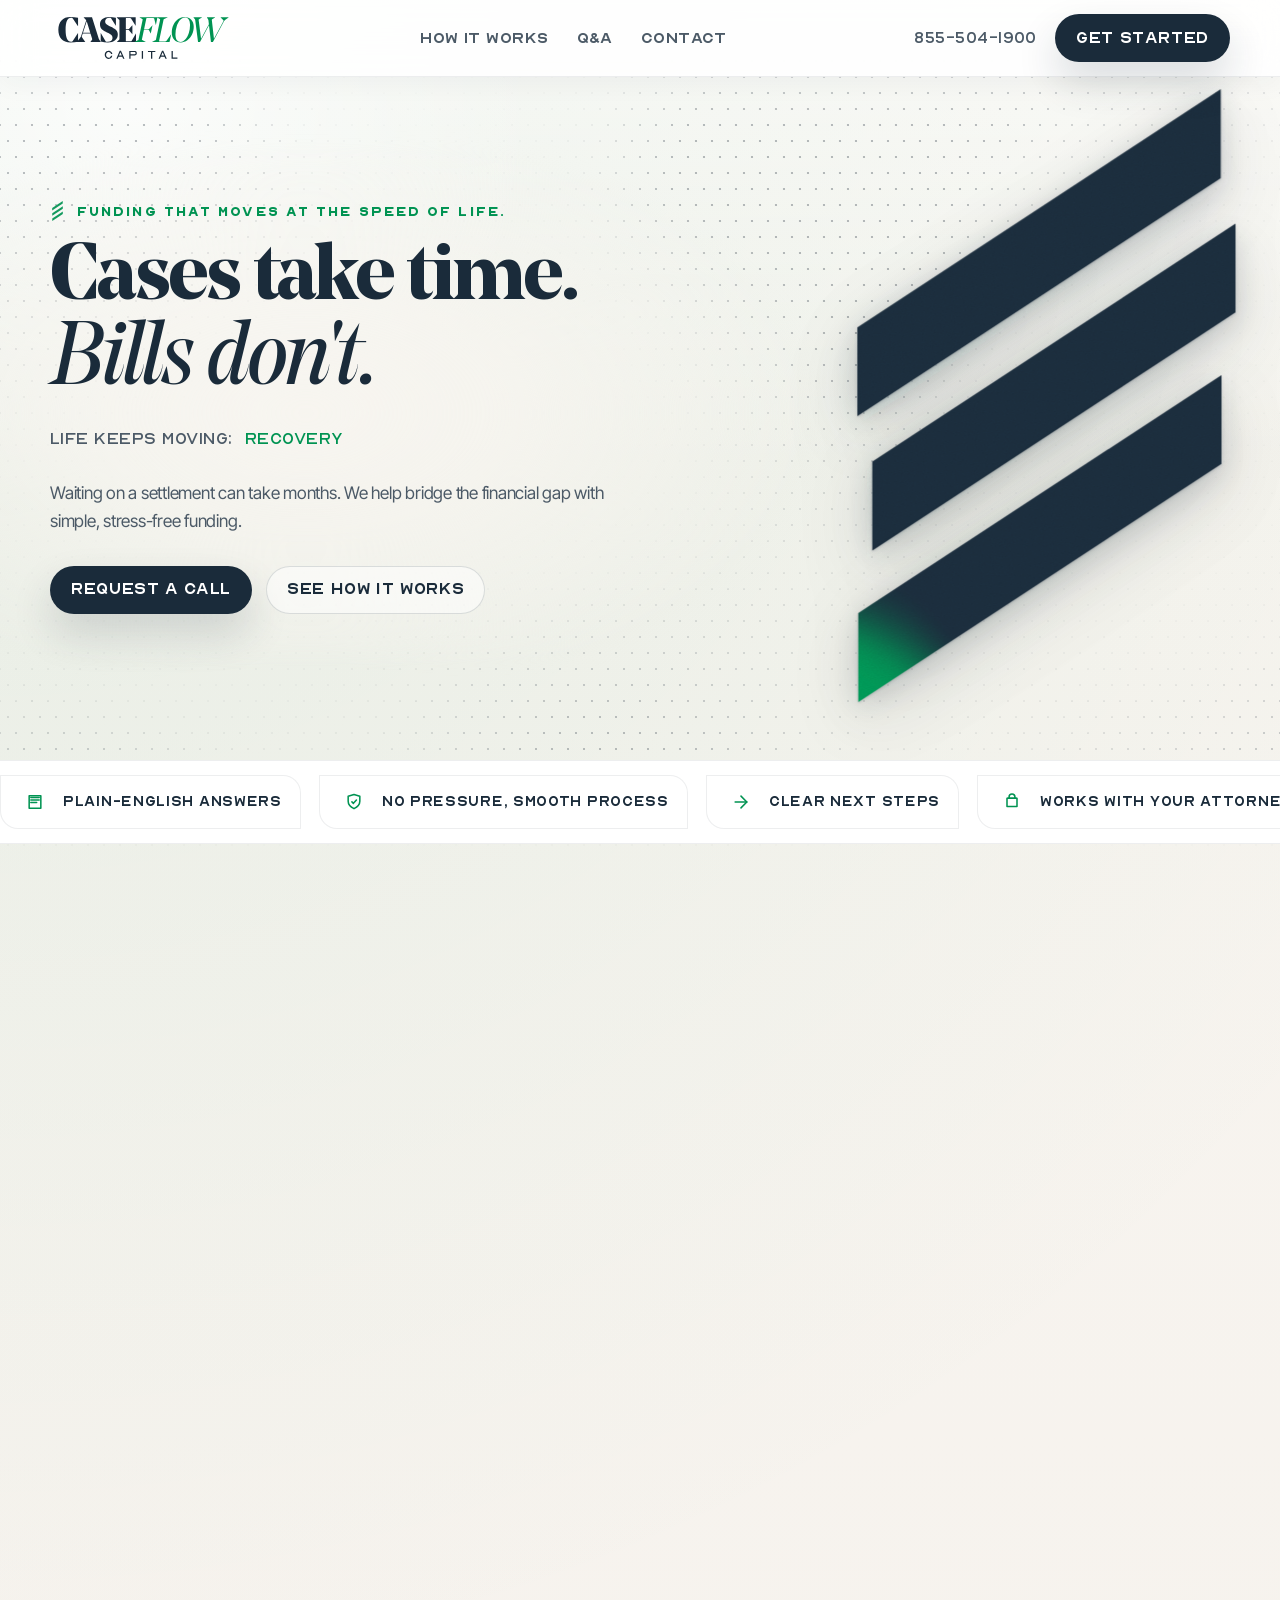
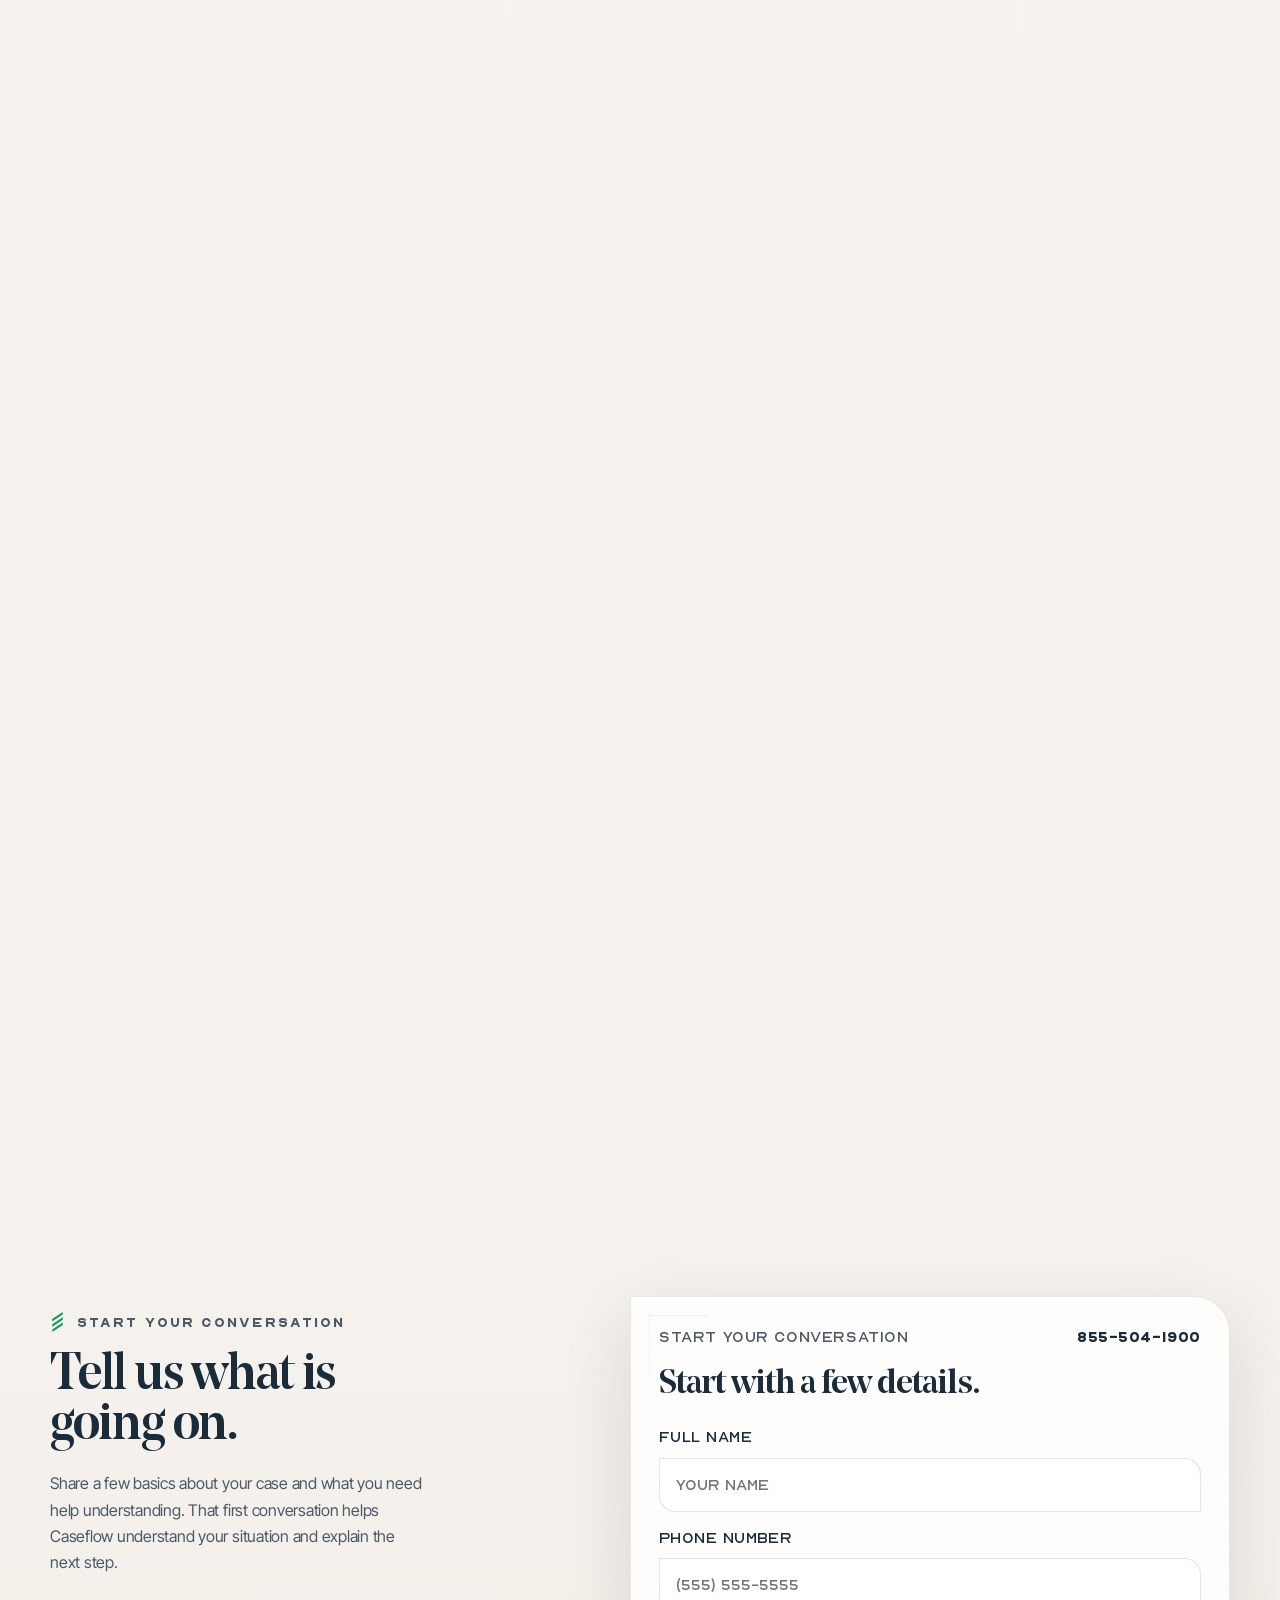
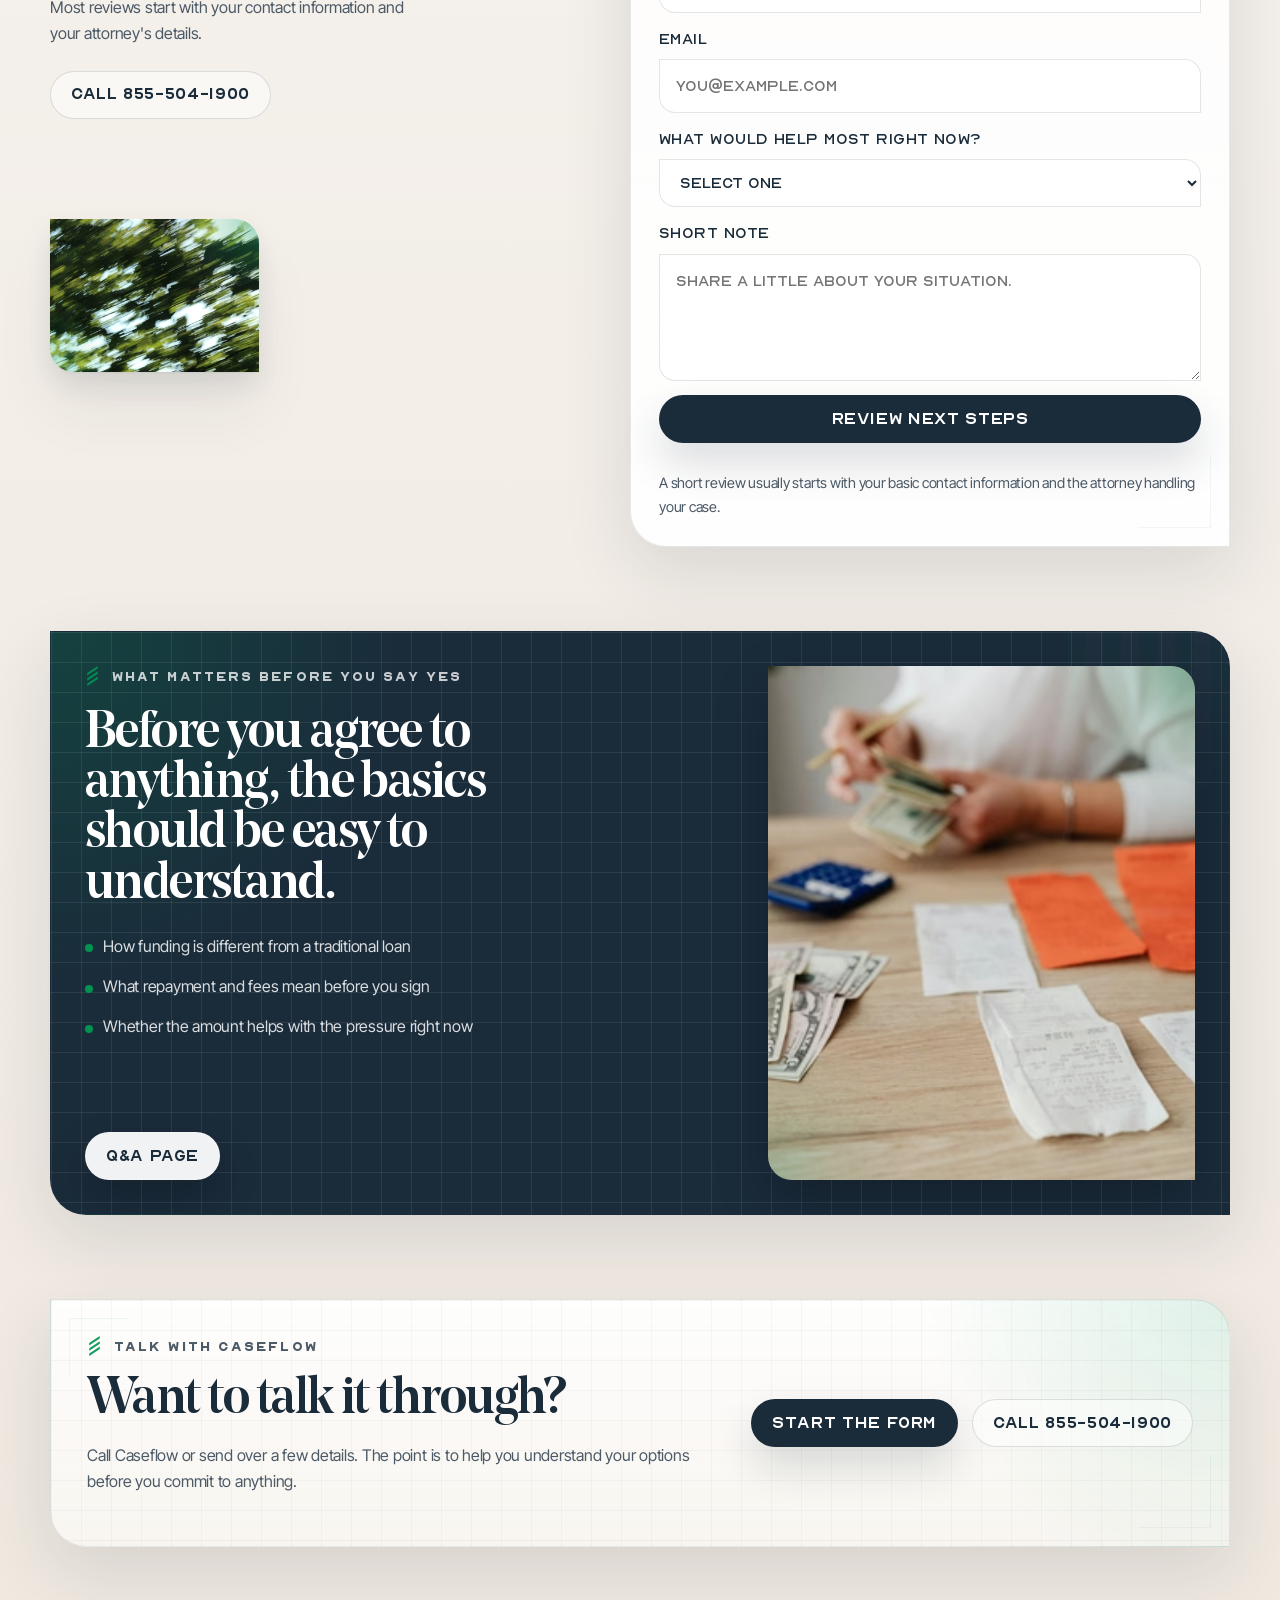
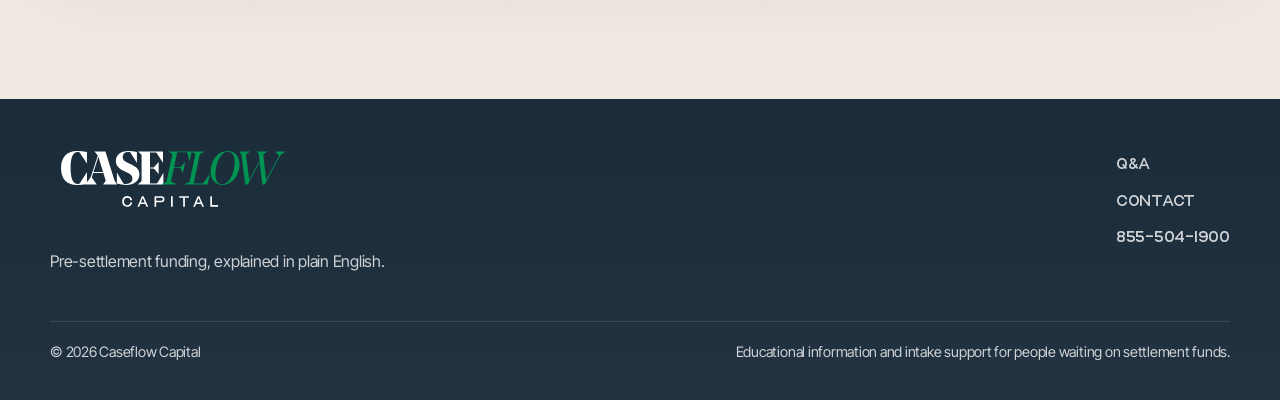
==== commit 6316d2a9: "Polish homepage and FAQ experience" ====
--- a/index.html
+++ b/index.html
@@ -34,7 +34,6 @@
           <nav class="site-nav" id="site-nav" aria-label="Primary">
             <a href="#how-it-works">How it works</a>
             <a href="pages/faq/index.html">Q&amp;A</a>
-            <a href="pages/resources/index.html">Resources</a>
             <a href="pages/contact/index.html">Contact</a>
           </nav>
 
@@ -54,7 +53,8 @@
             <div class="hero-copy">
               <p class="eyebrow eyebrow-mark" data-animate="fade-up">Funding that moves at the speed of life.</p>
               <h1 data-animate="reveal">
-                Cases take time. Bills don't.
+                <span class="hero-headline-strong">Cases take time.</span>
+                <span class="hero-headline-italic">Bills don't.</span>
               </h1>
               <p class="hero-rotator-line" data-animate="fade-up">
                 Life keeps moving:
@@ -95,10 +95,10 @@
                 Chevron mark — exact polygon geometry from chevron-mark.svg,
                 scaled up via viewBox. Bar thickness and slope are preserved;
                 only the inter-bar gaps are tightened by 10%, which pulls
-                bar 2 up by 0.455 and bar 3 up by 0.91 in viewBox units.
-                The viewBox height shrinks to match (34.03 - 0.91 = 33.12).
+                bar 2 and bar 3 are pulled closer together so the tall
+                three-chevron stack reads tighter beside the headline.
               -->
-              <svg class="hero-chevron" viewBox="0 0 18.09 33.12" preserveAspectRatio="xMidYMid meet" role="presentation" focusable="false">
+              <svg class="hero-chevron" viewBox="0 0 18.09 29.727" preserveAspectRatio="xMidYMid meet" role="presentation" focusable="false">
                 <defs>
                   <!--
                     Each bar's fill cycles between brand navy and brand green
@@ -234,8 +234,8 @@
                   -->
                   <clipPath id="hcg-bars-clip" clipPathUnits="userSpaceOnUse">
                     <polygon data-parallax-clip="1" transform="translate(0 0)" points="0 11.76 0 16.15 17.96 4.39 17.96 0"/>
-                    <polygon data-parallax-clip="2" transform="translate(0 0)" points=".14 20.245 .14 24.635 18.09 12.875 18.09 8.485"/>
-                    <polygon data-parallax-clip="3" transform="translate(0 0)" points=".14 28.721 .14 33.121 18.09 21.361 18.09 16.971"/>
+                    <polygon data-parallax-clip="2" transform="translate(0 0)" points=".14 18.548 .14 22.938 18.09 11.178 18.09 6.788"/>
+                    <polygon data-parallax-clip="3" transform="translate(0 0)" points=".14 25.327 .14 29.727 18.09 17.967 18.09 13.577"/>
                   </clipPath>
 
                   <!--
@@ -299,12 +299,12 @@
                   </g>
                   <g class="hcg-bar hcg-bar-2">
                     <g class="hcg-parallax" data-parallax="2">
-                      <polygon class="hcg-fill" points=".14 20.245 .14 24.635 18.09 12.875 18.09 8.485" fill="url(#hcg-bar-2)"/>
+                      <polygon class="hcg-fill" points=".14 18.548 .14 22.938 18.09 11.178 18.09 6.788" fill="url(#hcg-bar-2)"/>
                     </g>
                   </g>
                   <g class="hcg-bar hcg-bar-3">
                     <g class="hcg-parallax" data-parallax="3">
-                      <polygon class="hcg-fill" points=".14 28.721 .14 33.121 18.09 21.361 18.09 16.971" fill="url(#hcg-bar-3)"/>
+                      <polygon class="hcg-fill" points=".14 25.327 .14 29.727 18.09 17.967 18.09 13.577" fill="url(#hcg-bar-3)"/>
                     </g>
                   </g>
                 </g>
@@ -343,7 +343,7 @@
                   Overlay blend mode keeps the grain subtle.
                 -->
                 <g class="hcg-grain-layer" clip-path="url(#hcg-bars-clip)">
-                  <rect class="hcg-grain" x="0" y="0" width="18.09" height="33.12" fill="#ffffff" filter="url(#hcg-grain)"/>
+                  <rect class="hcg-grain" x="0" y="0" width="18.09" height="29.727" fill="#ffffff" filter="url(#hcg-grain)"/>
                 </g>
               </svg>
               <!--
@@ -523,6 +523,10 @@
                 plain English, coordinate with your attorney when needed, and help you look at the terms without
                 feeling rushed.
               </p>
+              <div class="story-actions">
+                <a class="button button-primary" href="#intake">Request a call</a>
+                <a class="button button-secondary" href="pages/faq/index.html">See common questions</a>
+              </div>
             </div>
             <figure class="story-collage">
               <div class="story-collage-grid" aria-hidden="true">
@@ -540,13 +544,6 @@
                     <img src="assets/img/photos/family-life.webp" alt="" loading="lazy" decoding="async">
                   </picture>
                 </div>
-                <div class="story-collage-tile story-collage-tile-family-1" data-animate>
-                  <picture>
-                    <source type="image/avif" srcset="assets/img/photos/family-home-480.avif 480w, assets/img/photos/family-home-800.avif 800w" sizes="(max-width: 1080px) 34vw, 220px">
-                    <source type="image/webp" srcset="assets/img/photos/family-home-480.webp 480w, assets/img/photos/family-home-800.webp 800w" sizes="(max-width: 1080px) 34vw, 220px">
-                    <img src="assets/img/photos/family-home.webp" alt="" loading="lazy" decoding="async">
-                  </picture>
-                </div>
                 <div class="story-collage-tile story-collage-tile-docs" data-animate>
                   <picture>
                     <source type="image/avif" srcset="assets/img/photos/attorney-paperwork-480.avif 480w, assets/img/photos/attorney-paperwork-800.avif 800w, assets/img/photos/attorney-paperwork-1200.avif 1200w" sizes="(max-width: 1080px) 45vw, 220px">
@@ -561,13 +558,6 @@
                     <img src="assets/img/photos/traffic.webp" alt="" loading="lazy" decoding="async">
                   </picture>
                 </div>
-                <div class="story-collage-tile story-collage-tile-family-2" data-animate>
-                  <picture>
-                    <source type="image/avif" srcset="assets/img/photos/busy-errands-480.avif 480w, assets/img/photos/busy-errands-800.avif 800w" sizes="(max-width: 1080px) 34vw, 220px">
-                    <source type="image/webp" srcset="assets/img/photos/busy-errands-480.webp 480w, assets/img/photos/busy-errands-800.webp 800w" sizes="(max-width: 1080px) 34vw, 220px">
-                    <img src="assets/img/photos/busy-errands.webp" alt="" loading="lazy" decoding="async">
-                  </picture>
-                </div>
                 <div class="story-collage-tile story-collage-tile-life" data-animate>
                   <picture>
                     <source type="image/avif" srcset="assets/img/photos/people-building-480.avif 480w, assets/img/photos/people-building-800.avif 800w, assets/img/photos/people-building-1200.avif 1200w" sizes="(max-width: 1080px) 70vw, 440px">
@@ -592,7 +582,10 @@
             <div class="band-card frame-accent" data-animate="fade-up">
               <div class="band-copy">
                 <p class="eyebrow eyebrow-mark">Before you decide</p>
-                <h2>You should be able to understand the terms before you say yes.</h2>
+                <h2>
+                  <span class="band-headline-strong">Life keeps moving.</span>
+                  <span class="band-headline-italic">So should your cashflow.</span>
+                </h2>
               </div>
               <div class="band-mark">
                 <img src="assets/img/brand/logo-on-dark.svg" alt="Caseflow wordmark">
@@ -712,6 +705,31 @@
               <div class="intake-actions">
                 <a class="button button-secondary" href="tel:8555041900">Call 855-504-1900</a>
               </div>
+              <figure class="intake-collage" aria-hidden="true">
+                <div class="intake-collage-grid">
+                  <div class="story-collage-tile intake-collage-tile intake-collage-tile-trees" data-animate>
+                    <picture>
+                      <source type="image/avif" srcset="assets/img/photos/intake-trees-360.avif 360w, assets/img/photos/intake-trees-520.avif 520w, assets/img/photos/intake-trees-800.avif 800w" sizes="(max-width: 780px) 42vw, (max-width: 1080px) 230px, 220px">
+                      <source type="image/webp" srcset="assets/img/photos/intake-trees-360.webp 360w, assets/img/photos/intake-trees-520.webp 520w, assets/img/photos/intake-trees-800.webp 800w" sizes="(max-width: 780px) 42vw, (max-width: 1080px) 230px, 220px">
+                      <img src="assets/img/photos/intake-trees.webp" alt="" loading="lazy" decoding="async">
+                    </picture>
+                  </div>
+                  <div class="story-collage-tile intake-collage-tile intake-collage-tile-girls" data-animate>
+                    <picture>
+                      <source type="image/avif" srcset="assets/img/photos/intake-girls-360.avif 360w, assets/img/photos/intake-girls-520.avif 520w, assets/img/photos/intake-girls-800.avif 800w" sizes="(max-width: 780px) 42vw, (max-width: 1080px) 230px, 220px">
+                      <source type="image/webp" srcset="assets/img/photos/intake-girls-360.webp 360w, assets/img/photos/intake-girls-520.webp 520w, assets/img/photos/intake-girls-800.webp 800w" sizes="(max-width: 780px) 42vw, (max-width: 1080px) 230px, 220px">
+                      <img src="assets/img/photos/intake-girls.webp" alt="" loading="lazy" decoding="async">
+                    </picture>
+                  </div>
+                  <div class="story-collage-tile intake-collage-tile intake-collage-tile-man" data-animate>
+                    <picture>
+                      <source type="image/avif" srcset="assets/img/photos/intake-man-laptop-480.avif 480w, assets/img/photos/intake-man-laptop-720.avif 720w, assets/img/photos/intake-man-laptop-810.avif 810w" sizes="(max-width: 780px) 58vw, (max-width: 1080px) 320px, 300px">
+                      <source type="image/webp" srcset="assets/img/photos/intake-man-laptop-480.webp 480w, assets/img/photos/intake-man-laptop-720.webp 720w, assets/img/photos/intake-man-laptop-810.webp 810w" sizes="(max-width: 780px) 58vw, (max-width: 1080px) 320px, 300px">
+                      <img src="assets/img/photos/intake-man-laptop.webp" alt="" loading="lazy" decoding="async">
+                    </picture>
+                  </div>
+                </div>
+              </figure>
             </div>
 
             <div class="hero-panel frame-accent" data-animate="fade-left">
@@ -764,11 +782,17 @@
               <p class="eyebrow eyebrow-mark">What matters before you say yes</p>
               <h2>Before you agree to anything, the basics should be easy to understand.</h2>
               <ul class="feature-list">
-                <li>What pre-settlement funding is and how it differs from a traditional loan</li>
-                <li>How repayment works and what terms should be reviewed carefully</li>
-                <li>What information is usually needed from you and your attorney</li>
-                <li>Whether the amount requested actually solves the immediate problem in front of you</li>
+                <li>How funding is different from a traditional loan</li>
+                <li>What repayment and fees mean before you sign</li>
+                <li>Whether the amount helps with the pressure right now</li>
               </ul>
+              <figure class="split-photo-chip stock-photo-frame" aria-hidden="true">
+                <picture>
+                  <source type="image/avif" srcset="assets/img/photos/stock-bills-table-480.avif 480w, assets/img/photos/stock-bills-table-800.avif 800w, assets/img/photos/stock-bills-table-1200.avif 1200w" sizes="(max-width: 1080px) 430px, 430px">
+                  <source type="image/webp" srcset="assets/img/photos/stock-bills-table-480.webp 480w, assets/img/photos/stock-bills-table-800.webp 800w, assets/img/photos/stock-bills-table-1200.webp 1200w" sizes="(max-width: 1080px) 430px, 430px">
+                  <img src="assets/img/photos/stock-bills-table.webp" alt="" loading="lazy" decoding="async">
+                </picture>
+              </figure>
               <div class="split-panel-actions">
                 <a class="button button-on-dark" href="pages/faq/index.html">Q&amp;A page</a>
               </div>
@@ -805,7 +829,6 @@
 
           <div class="footer-links">
             <a href="pages/faq/index.html">Q&amp;A</a>
-            <a href="pages/resources/index.html">Resources</a>
             <a href="pages/contact/index.html">Contact</a>
             <a href="tel:8555041900">855-504-1900</a>
           </div>
--- a/assets/css/style.css
+++ b/assets/css/style.css
@@ -22,6 +22,7 @@
   --cut-radius-lg: 0 var(--radius-lg) 0 var(--radius-lg);
   --cut-radius-pill: 0 999px 0 999px;
   --container: min(1180px, calc(100vw - 40px));
+  --section-space: clamp(60px, 7vw, 84px);
   --transition: 220ms ease;
   --grid-light: url("data:image/svg+xml,%3Csvg xmlns='http://www.w3.org/2000/svg' width='120' height='120' viewBox='0 0 120 120'%3E%3Cg fill='none' stroke='%231A2B3A' stroke-opacity='.04' stroke-width='1'%3E%3Cpath d='M0 .5H120M0 30.5H120M0 60.5H120M0 90.5H120M.5 0V120M30.5 0V120M60.5 0V120M90.5 0V120'/%3E%3C/g%3E%3C/svg%3E");
   --grid-dark: url("data:image/svg+xml,%3Csvg xmlns='http://www.w3.org/2000/svg' width='120' height='120' viewBox='0 0 120 120'%3E%3Cg fill='none' stroke='white' stroke-opacity='.08' stroke-width='1'%3E%3Cpath d='M0 .5H120M0 30.5H120M0 60.5H120M0 90.5H120M.5 0V120M30.5 0V120M60.5 0V120M90.5 0V120'/%3E%3C/g%3E%3C/svg%3E");
@@ -317,22 +318,34 @@
   box-shadow: 0 22px 52px rgba(0, 0, 0, 0.26);
 }
 
+.button-ghost-dark {
+  background: rgba(255, 255, 255, 0.06);
+  color: #fff;
+  border-color: rgba(255, 255, 255, 0.24);
+}
+
+.button-ghost-dark:hover {
+  background: rgba(255, 255, 255, 0.12);
+  border-color: rgba(255, 255, 255, 0.42);
+}
+
 .button-block {
   width: 100%;
 }
 
 .hero {
   position: relative;
-  overflow: clip;
+  z-index: 0;
+  overflow-x: clip;
   padding: 42px 0 64px;
 }
 
 .hero-backdrop {
   position: absolute;
-  inset: 0;
+  z-index: 0;
+  inset: -80px 0 -100px;
   background:
     radial-gradient(circle at 10% 12%, rgba(255, 255, 255, 0.72), transparent 30%),
-    radial-gradient(circle at 82% 18%, rgba(0, 147, 82, 0.2), transparent 24%),
     linear-gradient(180deg, rgba(255, 255, 255, 0.6), transparent 55%);
   pointer-events: none;
 }
@@ -427,12 +440,13 @@
     transform: translate3d(0, 0, 0);
   }
   100% {
-    transform: translate3d(-50%, 0, 0);
+    transform: translate3d(calc(-1 * var(--marquee-loop-width, 50%)), 0, 0);
   }
 }
 
 .hero-grid {
   position: relative;
+  z-index: 1;
   display: grid;
   grid-template-columns: minmax(0, 1fr) auto;
   gap: clamp(32px, 6vw, 88px);
@@ -448,16 +462,16 @@
   /* Scaled up 10% from the original 260/26vw/390 clamp so the mark sits
      with more presence next to the headline. */
   width: clamp(286px, 28.6vw, 429px);
-  /* Nudge the whole mark up so its optical centre lines up with the
+  /* Nudge the whole mark so its optical centre lines up with the
      headline block — the tall diagonal silhouette reads centred about
-     60% down, so a small negative margin rebalances it against the
-     left-column copy. Clamped so the shift scales with the mark itself. */
-  margin-top: clamp(-44px, -3.2vw, -20px);
+     60% down, so this clamped offset rebalances it against the
+     left-column copy while sitting slightly lower on the page. */
+  margin-top: clamp(-28px, calc(-3.2vw + 16px), -4px);
   pointer-events: none;
-  /* Chevron aspect-ratio is 18.09 × 33.12 ≈ 0.5462; match it so the
+  /* Chevron aspect-ratio is 18.09 × 29.727; match it so the
      absolutely-positioned canvas sibling overlays the SVG pixel-perfectly
      even before the SVG's intrinsic height resolves. */
-  aspect-ratio: 18.09 / 33.12;
+  aspect-ratio: 18.09 / 29.727;
 }
 
 .hero-chevron {
@@ -498,24 +512,15 @@
   position: absolute;
   inset: 0;
   pointer-events: none;
-  opacity: 0;
-  transition: opacity 1200ms cubic-bezier(0.22, 1, 0.36, 1) 520ms;
-}
-
-.hero-mark.is-revealed .hcg-liquid-gl-stack { opacity: 1; }
-
-/* Film-grain overlay — replaces the per-pixel grain hash that used to
-   run inside the WebGL shader on every frame. SVG <feTurbulence>
-   rasterises once at page load, then the browser composites it as a
-   single GPU-cached layer with `mix-blend-mode: overlay`. Total
-   ongoing cost is essentially zero versus the previous per-pixel
-   noise computation across ~3.75M pixels every frame.
-
-   The same three-polygon mask used by the canvases keeps the grain
-   confined to the chevron shapes so it doesn't bleed across the page
-   gutter. Only shown when GL is active so the SVG fallback path
-   (which has its own grain group) doesn't double up. */
-.hero-mark.has-gl-liquid .hcg-liquid-gl-stack::after {
+  opacity: 1;
+}
+
+/* Film-grain overlay — one per chevron slot so the texture inherits the
+   slot's parallax transform (the grain drifts with the cursor exactly
+   like the WebGL canvas inside the same slot). Each slot exposes a
+   --chev-mask custom property holding its single-polygon mask URL; the
+   ::after picks it up via inheritance, as does the canvas itself. */
+.hero-mark.has-gl-liquid .hcg-chev-slot::after {
   content: "";
   position: absolute;
   inset: 0;
@@ -525,10 +530,10 @@
   background-repeat: repeat;
   mix-blend-mode: overlay;
   opacity: 0.55;
-  -webkit-mask-image: url("data:image/svg+xml;utf8,<svg xmlns='http://www.w3.org/2000/svg' viewBox='0 0 18.09 33.12' preserveAspectRatio='xMidYMid meet'><polygon points='0 11.76 0 16.15 17.96 4.39 17.96 0' fill='white'/><polygon points='.14 20.245 .14 24.635 18.09 12.875 18.09 8.485' fill='white'/><polygon points='.14 28.721 .14 33.121 18.09 21.361 18.09 16.971' fill='white'/></svg>");
+  -webkit-mask-image: var(--chev-mask);
   -webkit-mask-size: 100% 100%;
   -webkit-mask-repeat: no-repeat;
-  mask-image: url("data:image/svg+xml;utf8,<svg xmlns='http://www.w3.org/2000/svg' viewBox='0 0 18.09 33.12' preserveAspectRatio='xMidYMid meet'><polygon points='0 11.76 0 16.15 17.96 4.39 17.96 0' fill='white'/><polygon points='.14 20.245 .14 24.635 18.09 12.875 18.09 8.485' fill='white'/><polygon points='.14 28.721 .14 33.121 18.09 21.361 18.09 16.971' fill='white'/></svg>");
+  mask-image: var(--chev-mask);
   mask-size: 100% 100%;
   mask-repeat: no-repeat;
 }
@@ -543,6 +548,7 @@
 .hero-mark .hcg-chev-slot {
   position: absolute;
   inset: 0;
+  opacity: 1;
   pointer-events: none;
   will-change: transform;
   /* Layered realistic elevation shadow.
@@ -567,27 +573,24 @@
   height: 100%;
   display: block;
   pointer-events: none;
+  -webkit-mask-image: var(--chev-mask);
   -webkit-mask-size: 100% 100%;
   -webkit-mask-repeat: no-repeat;
+  mask-image: var(--chev-mask);
   mask-size: 100% 100%;
   mask-repeat: no-repeat;
 }
 
-/* Per-chevron masks — each canvas is clipped to a SINGLE polygon, so the
-   three stack together without overlapping visible regions. The viewBox
-   and preserveAspectRatio match the parent SVG so the masks line up with
-   the bar polygons pixel-for-pixel. */
-.hero-mark .hcg-liquid-gl[data-gl-chev="1"] {
-  -webkit-mask-image: url("data:image/svg+xml;utf8,<svg xmlns='http://www.w3.org/2000/svg' viewBox='0 0 18.09 33.12' preserveAspectRatio='xMidYMid meet'><polygon points='0 11.76 0 16.15 17.96 4.39 17.96 0' fill='white'/></svg>");
-  mask-image: url("data:image/svg+xml;utf8,<svg xmlns='http://www.w3.org/2000/svg' viewBox='0 0 18.09 33.12' preserveAspectRatio='xMidYMid meet'><polygon points='0 11.76 0 16.15 17.96 4.39 17.96 0' fill='white'/></svg>");
-}
-.hero-mark .hcg-liquid-gl[data-gl-chev="2"] {
-  -webkit-mask-image: url("data:image/svg+xml;utf8,<svg xmlns='http://www.w3.org/2000/svg' viewBox='0 0 18.09 33.12' preserveAspectRatio='xMidYMid meet'><polygon points='.14 20.245 .14 24.635 18.09 12.875 18.09 8.485' fill='white'/></svg>");
-  mask-image: url("data:image/svg+xml;utf8,<svg xmlns='http://www.w3.org/2000/svg' viewBox='0 0 18.09 33.12' preserveAspectRatio='xMidYMid meet'><polygon points='.14 20.245 .14 24.635 18.09 12.875 18.09 8.485' fill='white'/></svg>");
-}
-.hero-mark .hcg-liquid-gl[data-gl-chev="3"] {
-  -webkit-mask-image: url("data:image/svg+xml;utf8,<svg xmlns='http://www.w3.org/2000/svg' viewBox='0 0 18.09 33.12' preserveAspectRatio='xMidYMid meet'><polygon points='.14 28.721 .14 33.121 18.09 21.361 18.09 16.971' fill='white'/></svg>");
-  mask-image: url("data:image/svg+xml;utf8,<svg xmlns='http://www.w3.org/2000/svg' viewBox='0 0 18.09 33.12' preserveAspectRatio='xMidYMid meet'><polygon points='.14 28.721 .14 33.121 18.09 21.361 18.09 16.971' fill='white'/></svg>");
+/* Per-chevron mask URLs live on the slot so both the canvas inside it
+   AND the slot's ::after grain inherit the same single-polygon mask. */
+.hero-mark .hcg-chev-slot[data-gl-chev="1"] {
+  --chev-mask: url("data:image/svg+xml;utf8,<svg xmlns='http://www.w3.org/2000/svg' viewBox='0 0 18.09 29.727' preserveAspectRatio='xMidYMid meet'><polygon points='0 11.76 0 16.15 17.96 4.39 17.96 0' fill='white'/></svg>");
+}
+.hero-mark .hcg-chev-slot[data-gl-chev="2"] {
+  --chev-mask: url("data:image/svg+xml;utf8,<svg xmlns='http://www.w3.org/2000/svg' viewBox='0 0 18.09 29.727' preserveAspectRatio='xMidYMid meet'><polygon points='.14 18.548 .14 22.938 18.09 11.178 18.09 6.788' fill='white'/></svg>");
+}
+.hero-mark .hcg-chev-slot[data-gl-chev="3"] {
+  --chev-mask: url("data:image/svg+xml;utf8,<svg xmlns='http://www.w3.org/2000/svg' viewBox='0 0 18.09 29.727' preserveAspectRatio='xMidYMid meet'><polygon points='.14 25.327 .14 29.727 18.09 17.967 18.09 13.577' fill='white'/></svg>");
 }
 
 .hero-chevron .hcg-bar {
@@ -640,7 +643,8 @@
 .js .hero-mark .hcg-liquid-dark,
 .js .hero-mark .hcg-liquid-light,
 .js .hero-mark .hcg-grain-layer,
-.js .hero-mark .hcg-shine-group {
+.js .hero-mark .hcg-shine-group,
+.js .hero-mark .hcg-chev-slot {
   opacity: 0;
 }
 
@@ -682,14 +686,24 @@
 /* ----- Spectacular staged entrance -----
    easeOutQuint (cubic-bezier(0.22, 1, 0.36, 1)) is the standard
    entrance curve used in Material/emphasized motion. */
-.js .hero-mark.is-revealed .hcg-bar-1 {
+.js .hero-mark.is-revealed .hcg-bar-3 {
   animation: hero-chev-enter 950ms cubic-bezier(0.22, 1, 0.36, 1) 280ms forwards;
 }
 .js .hero-mark.is-revealed .hcg-bar-2 {
   animation: hero-chev-enter 950ms cubic-bezier(0.22, 1, 0.36, 1) 420ms forwards;
 }
-.js .hero-mark.is-revealed .hcg-bar-3 {
+.js .hero-mark.is-revealed .hcg-bar-1 {
   animation: hero-chev-enter 950ms cubic-bezier(0.22, 1, 0.36, 1) 560ms forwards;
+}
+
+.js .hero-mark.is-revealed .hcg-chev-slot[data-gl-chev="3"] {
+  animation: hero-chev-slot-in 950ms cubic-bezier(0.22, 1, 0.36, 1) 280ms forwards;
+}
+.js .hero-mark.is-revealed .hcg-chev-slot[data-gl-chev="2"] {
+  animation: hero-chev-slot-in 950ms cubic-bezier(0.22, 1, 0.36, 1) 420ms forwards;
+}
+.js .hero-mark.is-revealed .hcg-chev-slot[data-gl-chev="1"] {
+  animation: hero-chev-slot-in 950ms cubic-bezier(0.22, 1, 0.36, 1) 560ms forwards;
 }
 
 @keyframes hero-chev-enter {
@@ -704,6 +718,11 @@
     opacity: 1;
     transform: translate(0, 0) scale(1);
   }
+}
+
+@keyframes hero-chev-slot-in {
+  from { opacity: 0; }
+  to   { opacity: 1; }
 }
 
 /* After the bars settle, float the whole mark on its own track so the
@@ -796,8 +815,23 @@
 }
 
 .hero h1 {
-  max-width: 12ch;
+  max-width: 15ch;
   font-size: clamp(3.5rem, 7vw, 6.6rem);
+}
+
+.hero-headline-strong,
+.hero-headline-italic {
+  display: block;
+}
+
+.hero-headline-strong {
+  font-size: 0.88em;
+  font-weight: 700;
+}
+
+.hero-headline-italic {
+  font-style: italic;
+  font-weight: 400;
 }
 
 .hero-lede,
@@ -1063,17 +1097,23 @@
 }
 
 .section {
-  padding: 84px 0;
+  padding: var(--section-space) 0;
+}
+
+/* Keep one consistent vertical gap between stacked homepage sections instead
+   of compounding top and bottom padding on every adjacent section pair. */
+main > .section + .section {
+  padding-top: 0;
 }
 
 .section-intake {
-  padding-top: 12px;
+  padding-top: 0;
 }
 
 .intake-grid {
   display: grid;
-  grid-template-columns: minmax(0, 0.84fr) minmax(360px, 1fr);
-  gap: 34px;
+  grid-template-columns: minmax(0, 0.92fr) minmax(360px, 1fr);
+  gap: clamp(18px, 2.4vw, 28px);
   align-items: start;
 }
 
@@ -1100,25 +1140,79 @@
   margin-top: 6px;
 }
 
+.intake-collage {
+  width: min(100%, 510px);
+  margin: clamp(38px, 7vw, 82px) 0 0;
+}
+
+.intake-collage-grid {
+  display: grid;
+  grid-template-columns: minmax(0, 0.84fr) minmax(0, 1.16fr);
+  grid-template-rows: repeat(2, clamp(152px, 12vw, 210px));
+  gap: 12px;
+}
+
+.intake-collage-tile {
+  border-radius: var(--cut-radius-sm);
+  box-shadow:
+    0 1px 2px rgba(26, 43, 58, 0.05),
+    0 12px 24px rgba(26, 43, 58, 0.09),
+    0 28px 48px rgba(26, 43, 58, 0.05);
+}
+
+.intake-collage-tile::after {
+  background:
+    radial-gradient(circle at 100% 0%, rgba(0, 147, 82, 0.32) 0, rgba(0, 147, 82, 0.16) 12%, transparent 28%),
+    radial-gradient(circle at 0% 100%, rgba(0, 147, 82, 0.24) 0, rgba(0, 147, 82, 0.10) 10%, transparent 24%);
+}
+
+.intake-collage-tile-trees {
+  grid-column: 1;
+  grid-row: 1;
+  --photo-scale: 1.04;
+  --photo-hover-scale: 1.1;
+  --reveal-delay: 0ms;
+}
+
+.intake-collage-tile-girls {
+  grid-column: 1;
+  grid-row: 2;
+  --photo-scale: 1.02;
+  --photo-hover-scale: 1.08;
+  --reveal-delay: 120ms;
+}
+
+.intake-collage-tile-man {
+  grid-column: 2;
+  grid-row: 1 / span 2;
+  --photo-scale: 1.01;
+  --photo-hover-scale: 1.06;
+  --reveal-delay: 220ms;
+}
+
 .values-marquee {
-  padding: 6px 0 0;
+  position: relative;
+  z-index: 2;
+  padding: 0;
   overflow: hidden;
+  background: #fff;
 }
 
 .values-marquee-viewport {
+  position: relative;
+  z-index: 1;
   width: 100%;
   overflow: hidden;
   border-top: 1px solid rgba(26, 43, 58, 0.08);
   border-bottom: 1px solid rgba(26, 43, 58, 0.08);
-  background:
-    linear-gradient(180deg, rgba(255, 255, 255, 0.62), rgba(255, 255, 255, 0.36)),
-    radial-gradient(circle at left center, rgba(0, 147, 82, 0.06), transparent 24%);
+  background: #fff;
 }
 
 .values-marquee-track {
   display: flex;
   width: max-content;
   animation: values-marquee-scroll 34s linear infinite;
+  will-change: transform;
 }
 
 .values-marquee-group {
@@ -1169,7 +1263,7 @@
 }
 
 .section-story {
-  padding-top: 46px;
+  padding-top: var(--section-space);
   overflow-x: clip;
 }
 
@@ -1177,35 +1271,57 @@
   display: grid;
   grid-template-columns: minmax(0, 0.82fr) minmax(0, 1.18fr);
   gap: 44px;
-  align-items: start;
+  align-items: stretch;
 }
 
 .story-copy {
-  display: grid;
-  gap: 20px;
+  display: flex;
+  flex-direction: column;
+  align-self: stretch;
   max-width: 58ch;
 }
 
+.story-copy .eyebrow {
+  margin-bottom: 16px;
+}
+
+.story-copy h2 {
+  margin-bottom: 22px;
+}
+
 .story-copy p {
-  margin: 0;
+  margin: 0 0 18px;
   font-size: 1.02rem;
+}
+
+.story-copy p:last-of-type {
+  margin-bottom: 0;
+}
+
+.story-actions {
+  display: flex;
+  flex-wrap: wrap;
+  gap: 14px;
+  align-self: end;
+  margin-top: auto;
 }
 
 .story-collage {
   position: relative;
-  /* Bleed scales with viewport: (100vw - 1180px) / 2 covers the centering
-     margin so the grid reaches the viewport edge, plus ~120px of overhang.
-     This grows automatically on ultra-wide screens without a cap. */
-  width: calc(100% + max(80px, 50vw - 470px));
-  margin: 0 calc(-1 * max(80px, 50vw - 470px)) 0 0;
+  width: 100%;
+  margin: 0;
   padding-block: 12px;
-  justify-self: end;
-}
-
+}
+
+/* Explicit row sizing: the top two rows are 80% of the bottom two so
+   the dollars + beach photos read shorter than the bottom-half tiles
+   without changing aspect within the grid layout. */
 .story-collage-grid {
   display: grid;
-  grid-template-columns: 1.2fr 0.9fr 0.85fr 0.85fr;
-  grid-auto-rows: clamp(118px, 9.5vw, 152px);
+  grid-template-columns: repeat(3, minmax(0, 1fr));
+  grid-template-rows:
+    repeat(2, clamp(96px, 8.8vw, 126px))
+    repeat(2, clamp(120px, 11vw, 158px));
   gap: 14px;
   align-items: stretch;
 }
@@ -1214,9 +1330,12 @@
   --rot: 0deg;
   --ox: 0px;
   --oy: 0px;
+  --z: 1;
+  --photo-scale: 1;
+  --photo-hover-scale: 1.06;
   position: relative;
   overflow: hidden;
-  border: 1px solid rgba(26, 43, 58, 0.05);
+  border: 0;
   background: rgba(255, 255, 255, 0.86);
   border-radius: var(--cut-radius-md);
   transform:
@@ -1226,7 +1345,7 @@
     0 1px 2px rgba(26, 43, 58, 0.06),
     0 14px 28px rgba(26, 43, 58, 0.10),
     0 38px 64px rgba(26, 43, 58, 0.06);
-  z-index: 1;
+  z-index: var(--z);
 }
 
 .story-collage-tile::after {
@@ -1241,7 +1360,8 @@
 }
 
 .story-collage-tile picture,
-.process-photo-chip picture {
+.process-photo-chip picture,
+.split-photo-chip picture {
   display: block;
   width: 100%;
   height: 100%;
@@ -1258,13 +1378,13 @@
      rotation snap), just the photo inside scales gently. The
      transform-origin sits at the centre so the crop expands evenly
      under the tile's clipped frame. */
-  transform: scale(1);
+  transform: scale(var(--photo-scale));
   transform-origin: 50% 50%;
   transition: transform 700ms cubic-bezier(0.22, 1, 0.36, 1);
 }
 
 .story-collage-tile:hover img {
-  transform: scale(1.06);
+  transform: scale(var(--photo-hover-scale));
 }
 
 .js .story-collage-tile[data-animate] {
@@ -1284,39 +1404,40 @@
     rotate(var(--rot));
 }
 
-/* Bento grid placements — 4 columns, 4 rows, no rotation. */
+/* Per-tile placements on a 3-col × 4-row grid. All gaps are uniform
+   (single grid `gap` value). Top half: LARGE feature photo flanked by
+   PORTRAIT. Bottom half: DOCS portrait on the left, two split tiles
+   (MONEY square + TRANSIT square) on the right of row 3, then LIFE
+   wide landscape on row 4. The split-then-merge cadence on the right
+   side breaks the otherwise-uniform row alignment. */
 .story-collage-tile-large {
   grid-column: 1 / span 2;
   grid-row: 1 / span 2;
+  --photo-scale: 1.38;
+  --photo-hover-scale: 1.44;
   --reveal-delay: 0ms;
 }
 
 .story-collage-tile-portrait {
   grid-column: 3;
   grid-row: 1 / span 2;
-  --reveal-delay: 80ms;
-}
-
-.story-collage-tile-family-1 {
-  grid-column: 4;
-  grid-row: 1 / span 2;
-  --reveal-delay: 160ms;
+  --reveal-delay: 100ms;
 }
 
 .story-collage-tile-docs {
   grid-column: 1;
   grid-row: 3 / span 2;
-  --reveal-delay: 240ms;
+  --reveal-delay: 200ms;
 }
 
 .story-collage-tile-money {
-  grid-column: 2 / span 2;
+  grid-column: 2;
   grid-row: 3;
-  --reveal-delay: 320ms;
-}
-
-.story-collage-tile-family-2 {
-  grid-column: 4;
+  --reveal-delay: 300ms;
+}
+
+.story-collage-tile-transit {
+  grid-column: 3;
   grid-row: 3;
   --reveal-delay: 400ms;
 }
@@ -1324,13 +1445,7 @@
 .story-collage-tile-life {
   grid-column: 2 / span 2;
   grid-row: 4;
-  --reveal-delay: 480ms;
-}
-
-.story-collage-tile-transit {
-  grid-column: 4;
-  grid-row: 4;
-  --reveal-delay: 560ms;
+  --reveal-delay: 500ms;
 }
 
 .stock-photo-frame {
@@ -1385,6 +1500,20 @@
   color: #fff;
 }
 
+.band-headline-strong,
+.band-headline-italic {
+  display: block;
+}
+
+.band-headline-strong {
+  font-weight: 700;
+}
+
+.band-headline-italic {
+  font-style: italic;
+  font-weight: 400;
+}
+
 .section-heading {
   position: relative;
   display: flex;
@@ -1451,8 +1580,8 @@
   height: 100%;
   min-height: 0;
   overflow: hidden;
-  border-radius: var(--radius-md) 0 var(--radius-md) 0;
-  border: 1px solid rgba(26, 43, 58, 0.08);
+  border-radius: 0 var(--radius-md) 0 var(--radius-md);
+  border: 0;
   background: rgba(26, 43, 58, 0.08);
   box-shadow: 0 18px 38px rgba(26, 43, 58, 0.1);
 }
@@ -1476,14 +1605,16 @@
   inset: 0;
   z-index: 1;
   background:
-    linear-gradient(180deg, rgba(26, 43, 58, 0.3) 0%, rgba(26, 43, 58, 0.1) 32%, rgba(26, 43, 58, 0.02) 100%),
-    radial-gradient(circle at 88% 16%, rgba(0, 147, 82, 0.12), transparent 28%);
+    linear-gradient(180deg, rgba(26, 43, 58, 0.08) 0%, rgba(26, 43, 58, 0.02) 46%, transparent 100%);
   pointer-events: none;
 }
 
 .process-photo-chip.stock-photo-frame::after {
   z-index: 2;
   border-radius: inherit;
+  background:
+    radial-gradient(circle at 100% 0%, rgba(0, 147, 82, 0.28) 0, rgba(0, 147, 82, 0.12) 10%, transparent 24%),
+    radial-gradient(circle at 0% 100%, rgba(0, 147, 82, 0.20) 0, rgba(0, 147, 82, 0.08) 9%, transparent 21%);
 }
 
 .process-intro-copy {
@@ -1726,7 +1857,7 @@
 }
 
 .section-split {
-  padding-top: 44px;
+  padding-top: 0;
 }
 
 .split-grid {
@@ -1782,17 +1913,17 @@
 
 .split-panel-focus {
   display: grid;
-  grid-template-columns: minmax(0, 0.86fr) minmax(300px, 0.54fr);
-  grid-template-rows: auto auto auto;
-  column-gap: clamp(26px, 5vw, 70px);
-  row-gap: clamp(16px, 2vw, 24px);
+  grid-template-columns: minmax(0, 0.9fr) minmax(300px, 0.62fr);
+  grid-template-rows: auto auto auto minmax(48px, 1fr) auto;
+  column-gap: clamp(34px, 5vw, 76px);
+  row-gap: clamp(14px, 1.8vw, 22px);
   align-items: start;
   min-height: clamp(390px, 36vw, 470px);
-  padding: clamp(30px, 5.4vw, 72px);
+  padding: 34px;
 }
 
 .split-panel-focus .eyebrow {
-  grid-column: 1 / -1;
+  grid-column: 1;
   grid-row: 1;
   margin-bottom: 0;
 }
@@ -1805,10 +1936,38 @@
 }
 
 .split-panel-focus .feature-list {
+  grid-column: 1;
+  grid-row: 3;
+  align-self: start;
+  max-width: 44ch;
+  margin-top: 0;
+}
+
+.split-photo-chip {
+  position: relative;
   grid-column: 2;
-  grid-row: 2;
-  align-self: start;
-  margin-top: 0;
+  grid-row: 1 / -1;
+  align-self: stretch;
+  margin: 0;
+  min-height: clamp(300px, 27vw, 420px);
+  overflow: hidden;
+  border-radius: 0 var(--radius-md) 0 var(--radius-md);
+  box-shadow: 0 22px 54px rgba(0, 0, 0, 0.22);
+}
+
+.split-photo-chip img {
+  width: 100%;
+  height: 100%;
+  object-fit: cover;
+  display: block;
+  filter: saturate(0.9) contrast(1.02);
+}
+
+.split-photo-chip.stock-photo-frame::after {
+  border-radius: inherit;
+  background:
+    radial-gradient(circle at 100% 0%, rgba(0, 147, 82, 0.30) 0, rgba(0, 147, 82, 0.12) 10%, transparent 24%),
+    radial-gradient(circle at 0% 100%, rgba(0, 147, 82, 0.20) 0, rgba(0, 147, 82, 0.08) 9%, transparent 21%);
 }
 
 .split-panel-focus .feature-list li {
@@ -1816,11 +1975,11 @@
 }
 
 .split-panel-actions {
-  grid-column: 2;
-  grid-row: 3;
-  justify-self: end;
-  align-self: start;
-  margin-top: clamp(2px, 1vw, 10px);
+  grid-column: 1;
+  grid-row: 5;
+  justify-self: start;
+  align-self: end;
+  margin-top: 0;
 }
 
 .need-cloud {
@@ -1893,7 +2052,7 @@
 }
 
 .section-cta {
-  padding-top: 34px;
+  padding-top: 0;
 }
 
 .cta-card {
@@ -2039,6 +2198,179 @@
   padding-left: 20px;
 }
 
+.faq-accordion {
+  display: grid;
+  gap: 14px;
+  margin-top: 24px;
+}
+
+.faq-item {
+  position: relative;
+  overflow: hidden;
+  border: 1px solid rgba(26, 43, 58, 0.1);
+  border-radius: var(--cut-radius-md);
+  background:
+    linear-gradient(180deg, rgba(255, 255, 255, 0.92), rgba(255, 255, 255, 0.98));
+  box-shadow:
+    0 1px 2px rgba(26, 43, 58, 0.04),
+    0 18px 42px rgba(26, 43, 58, 0.07);
+  transition:
+    border-color var(--transition),
+    box-shadow var(--transition);
+}
+
+.faq-item::before {
+  content: "";
+  position: absolute;
+  inset: 0 auto 0 0;
+  width: 4px;
+  background: linear-gradient(180deg, var(--green), rgba(0, 147, 82, 0));
+  opacity: 0;
+  transition: opacity var(--transition);
+}
+
+.faq-item[open]::before {
+  opacity: 1;
+}
+
+.faq-item[open] {
+  border-color: rgba(0, 147, 82, 0.18);
+  box-shadow:
+    0 1px 2px rgba(26, 43, 58, 0.04),
+    0 22px 50px rgba(26, 43, 58, 0.09);
+}
+
+.faq-item summary {
+  position: relative;
+  display: grid;
+  grid-template-columns: minmax(0, 1fr) 42px;
+  gap: 18px;
+  align-items: center;
+  min-height: 84px;
+  padding: 24px 28px;
+  cursor: pointer;
+  color: var(--navy);
+  font-family: "Nord", "Helvetica Neue", sans-serif;
+  font-size: clamp(1rem, 1.4vw, 1.12rem);
+  font-weight: 700;
+  letter-spacing: 0.05em;
+  line-height: 1.24;
+  text-transform: uppercase;
+  list-style: none;
+}
+
+.faq-item summary::-webkit-details-marker {
+  display: none;
+}
+
+.faq-item summary::after {
+  content: "+";
+  display: grid;
+  place-items: center;
+  width: 42px;
+  height: 42px;
+  border: 1px solid rgba(26, 43, 58, 0.12);
+  border-radius: 999px;
+  background: #fff;
+  color: var(--green);
+  font-family: "Nord", "Helvetica Neue", sans-serif;
+  font-size: 1.25rem;
+  line-height: 1;
+  transition:
+    transform var(--transition),
+    background var(--transition),
+    color var(--transition);
+}
+
+.faq-item[open] summary::after {
+  content: "-";
+  transform: rotate(180deg);
+  background: var(--navy);
+  color: #fff;
+}
+
+.faq-answer {
+  height: 0;
+  overflow: hidden;
+  opacity: 0;
+  transform: translateY(-8px);
+  transition:
+    height 420ms cubic-bezier(0.2, 0.7, 0.2, 1),
+    opacity 320ms ease,
+    transform 420ms cubic-bezier(0.2, 0.7, 0.2, 1);
+}
+
+.faq-item[open] .faq-answer {
+  height: auto;
+  opacity: 1;
+  transform: translateY(0);
+}
+
+.faq-item.is-closing .faq-answer {
+  opacity: 0;
+  transform: translateY(-8px);
+}
+
+.faq-answer p {
+  max-width: 78ch;
+  margin: 0;
+  padding: 0 28px 28px;
+  color: var(--text-soft);
+}
+
+.page-cta-panel {
+  position: relative;
+  display: grid;
+  grid-template-columns: minmax(0, 1fr) auto;
+  gap: clamp(24px, 5vw, 64px);
+  align-items: end;
+  margin-top: 28px;
+  padding: clamp(30px, 5vw, 54px);
+  overflow: hidden;
+  border-radius: var(--cut-radius-lg);
+  background:
+    var(--grid-dark),
+    radial-gradient(circle at 92% 8%, rgba(0, 147, 82, 0.12), transparent 34%),
+    radial-gradient(circle at 0% 100%, rgba(0, 147, 82, 0.08), transparent 30%),
+    linear-gradient(180deg, #1A2B3A 0%, #142433 100%);
+  background-size: 120px 120px, auto, auto, auto;
+  box-shadow: 0 26px 70px rgba(26, 43, 58, 0.22);
+  color: #fff;
+}
+
+.page-cta-panel > * {
+  position: relative;
+  z-index: 1;
+}
+
+.page-cta-panel .eyebrow {
+  color: rgba(255, 255, 255, 0.78);
+}
+
+.page-cta-panel h2 {
+  max-width: 14ch;
+  margin: 0;
+  color: #fff;
+  font-family: "Noe Display", Georgia, serif;
+  font-size: clamp(2.2rem, 4.7vw, 4.4rem);
+  font-weight: 500;
+  line-height: 0.98;
+  letter-spacing: -0.03em;
+}
+
+.page-cta-panel p:not(.eyebrow) {
+  max-width: 48ch;
+  margin: 18px 0 0;
+  color: rgba(255, 255, 255, 0.76);
+}
+
+.page-cta-actions {
+  display: flex;
+  flex-wrap: wrap;
+  justify-content: flex-end;
+  gap: 14px;
+}
+
 @media (max-width: 1080px) {
   .header-inner,
   .hero-grid,
@@ -2046,6 +2378,7 @@
   .band-card,
   .split-grid,
   .cta-card,
+  .page-cta-panel,
   .footer-grid,
   .page-grid {
     grid-template-columns: 1fr;
@@ -2095,18 +2428,24 @@
     padding-top: 0;
   }
 
+  .intake-collage {
+    width: min(100%, 560px);
+    margin-top: 42px;
+  }
+
+  .intake-collage-grid {
+    grid-template-rows: repeat(2, clamp(148px, 22vw, 210px));
+  }
+
   .process-steps-wrap::before {
     left: calc(25% + 44px);
     right: calc(25% + 44px);
   }
 
-  .story-collage {
-    width: calc(100% + clamp(20px, 8vw, 80px));
-    margin-right: calc(-1 * clamp(20px, 8vw, 80px));
-  }
-
   .story-collage-grid {
-    grid-auto-rows: 110px;
+    grid-template-rows:
+      repeat(2, clamp(88px, 12.8vw, 120px))
+      repeat(2, clamp(110px, 16vw, 150px));
     gap: 12px;
   }
 
@@ -2139,6 +2478,7 @@
 
   .split-panel-focus h2,
   .split-panel-focus .feature-list,
+  .split-photo-chip,
   .split-panel-actions {
     grid-column: 1;
     grid-row: auto;
@@ -2146,6 +2486,12 @@
 
   .split-panel-focus .feature-list {
     margin-top: 8px;
+  }
+
+  .split-photo-chip {
+    width: min(100%, 430px);
+    min-height: 230px;
+    aspect-ratio: 16 / 10;
   }
 
   .section-heading {
@@ -2210,6 +2556,29 @@
     padding: 24px;
   }
 
+  .faq-item summary {
+    grid-template-columns: minmax(0, 1fr) 38px;
+    min-height: 74px;
+    padding: 22px 24px;
+  }
+
+  .faq-item summary::after {
+    width: 38px;
+    height: 38px;
+  }
+
+  .faq-answer {
+    padding: 0;
+  }
+
+  .faq-answer p {
+    padding: 0 24px 24px;
+  }
+
+  .page-cta-actions {
+    justify-content: flex-start;
+  }
+
   .hero h1,
   .page-shell h1 {
     font-size: clamp(2.6rem, 13vw, 4rem);
@@ -2237,6 +2606,16 @@
     letter-spacing: 0.04em;
   }
 
+  .intake-collage {
+    width: 100%;
+    margin-top: 30px;
+  }
+
+  .intake-collage-grid {
+    grid-template-rows: repeat(2, clamp(124px, 34vw, 176px));
+    gap: 10px;
+  }
+
   .hero-rotator-line {
     flex-wrap: wrap;
   }
@@ -2246,26 +2625,21 @@
   }
 
   .story-collage {
-    /* Full-width on phones, no bleed — the page gutter stays visually
-       intact on small viewports where edge-bleed reads as broken. */
-    width: 100%;
-    margin: 0;
     padding-block: 8px;
   }
 
   .story-collage-grid {
     grid-template-columns: repeat(2, minmax(0, 1fr));
+    grid-template-rows: none;
     grid-auto-rows: 124px;
-    gap: 14px;
+    gap: 12px;
   }
 
   .story-collage-tile,
   .story-collage-tile-large,
   .story-collage-tile-portrait,
-  .story-collage-tile-family-1,
   .story-collage-tile-docs,
   .story-collage-tile-money,
-  .story-collage-tile-family-2,
   .story-collage-tile-life,
   .story-collage-tile-transit {
     grid-column: auto;
@@ -2275,6 +2649,21 @@
   .story-collage-tile-large,
   .story-collage-tile-docs {
     grid-row: span 2;
+  }
+
+  .intake-collage-tile-trees {
+    grid-column: 1;
+    grid-row: 1;
+  }
+
+  .intake-collage-tile-girls {
+    grid-column: 1;
+    grid-row: 2;
+  }
+
+  .intake-collage-tile-man {
+    grid-column: 2;
+    grid-row: 1 / span 2;
   }
 
   .steps-grid,
@@ -2312,6 +2701,10 @@
   .js .hero-mark .hcg-bar {
     opacity: 1;
     transform: none;
+  }
+
+  .js .hero-mark .hcg-chev-slot {
+    opacity: 1;
   }
 
   .js .hero-mark .hcg-liquid-dark,
@@ -2335,7 +2728,8 @@
   .js .hero-mark.is-revealed .hcg-liquid-dark,
   .js .hero-mark.is-revealed .hcg-liquid-light,
   .js .hero-mark.is-revealed .hcg-grain-layer,
-  .js .hero-mark.is-revealed .hcg-shine-group {
+  .js .hero-mark.is-revealed .hcg-shine-group,
+  .js .hero-mark.is-revealed .hcg-chev-slot {
     animation: none;
   }
 
@@ -2344,7 +2738,7 @@
     width: auto;
   }
 
-  .values-marquee-group:last-child {
+  .values-marquee-group[data-marquee-clone] {
     display: none;
   }
 
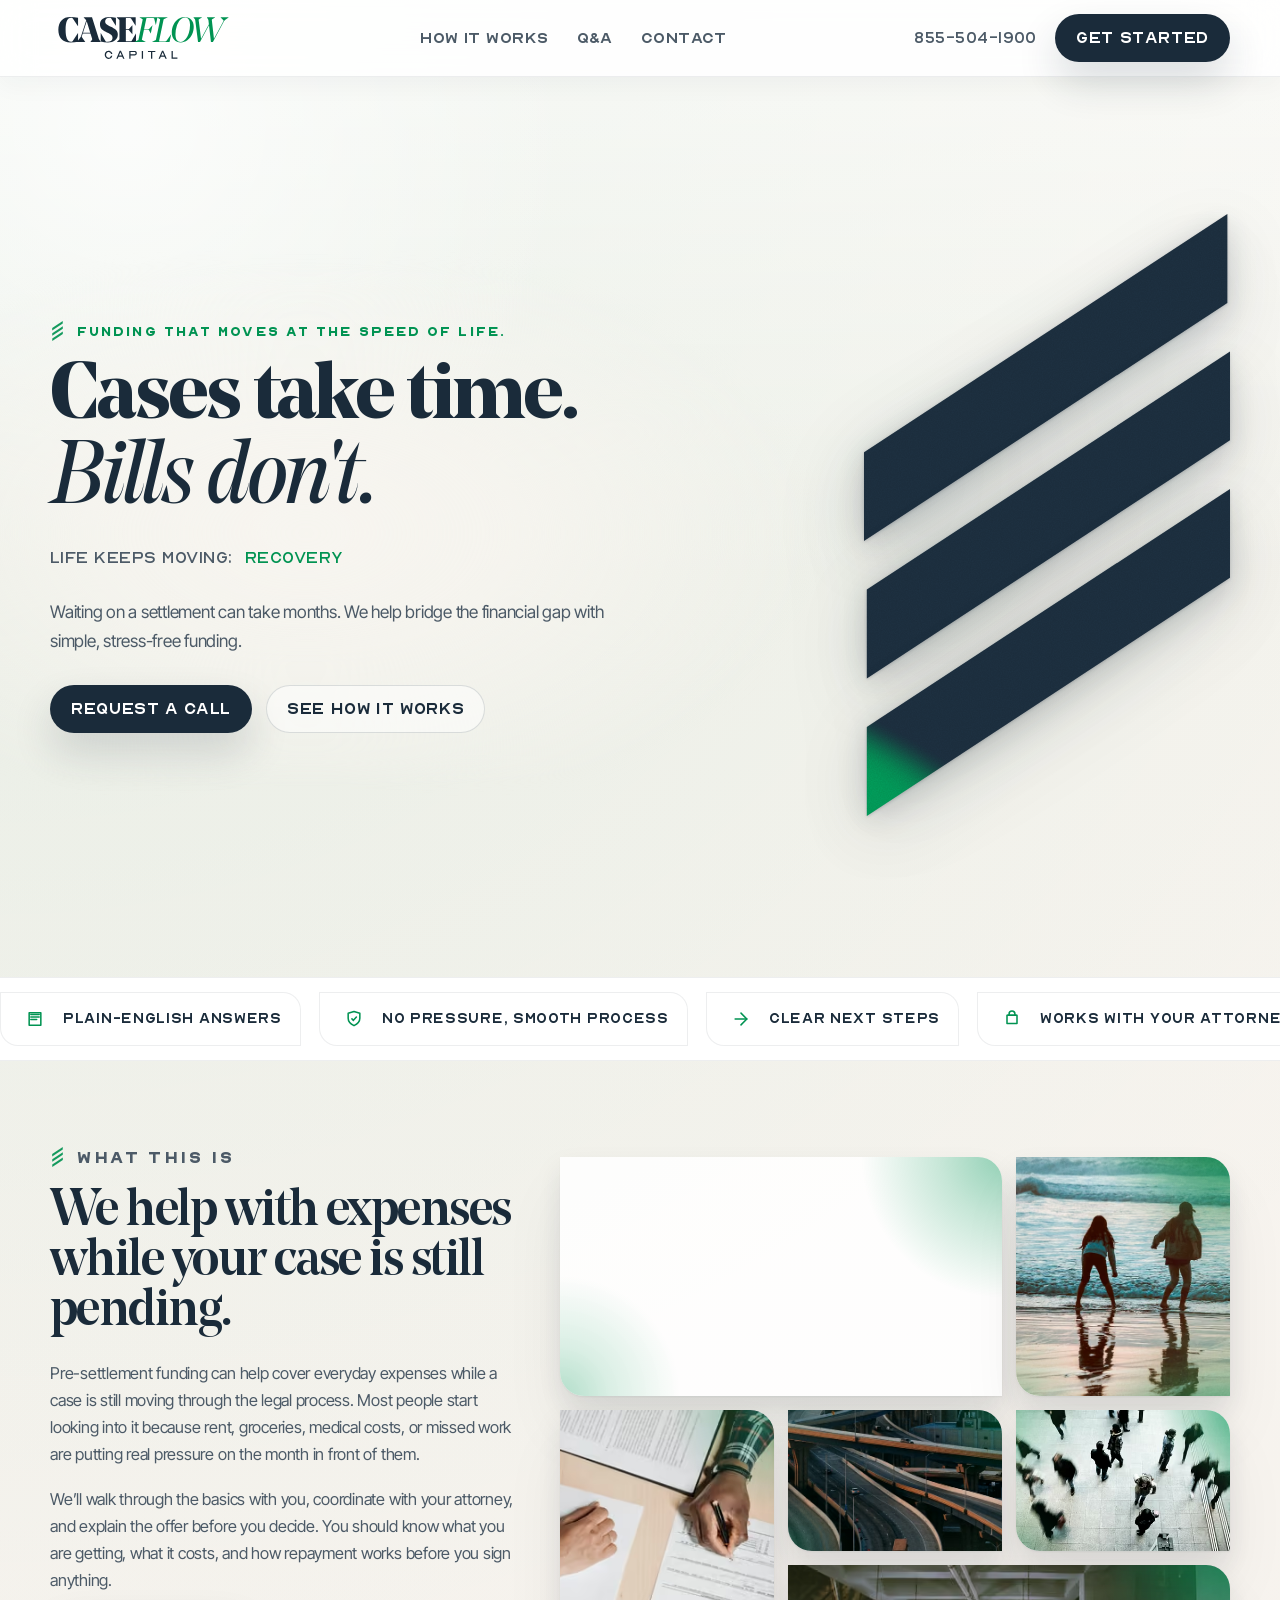
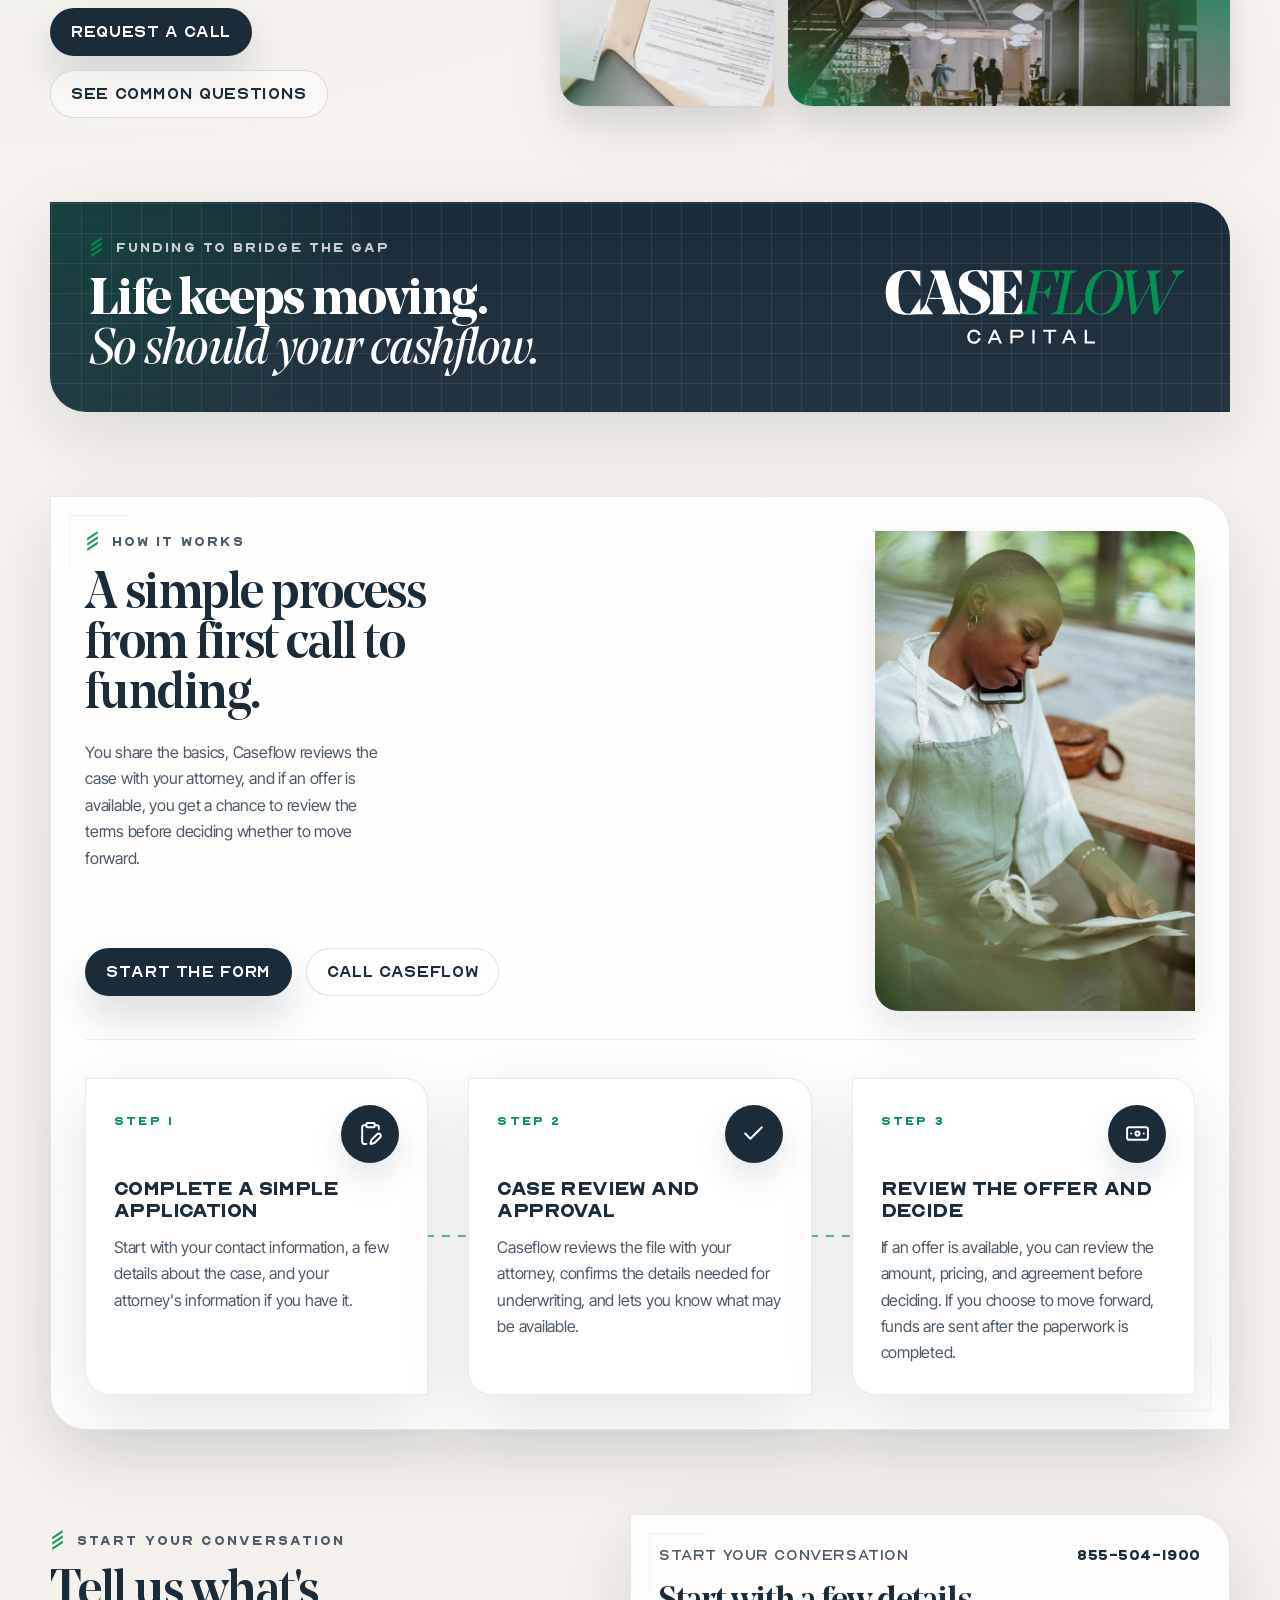
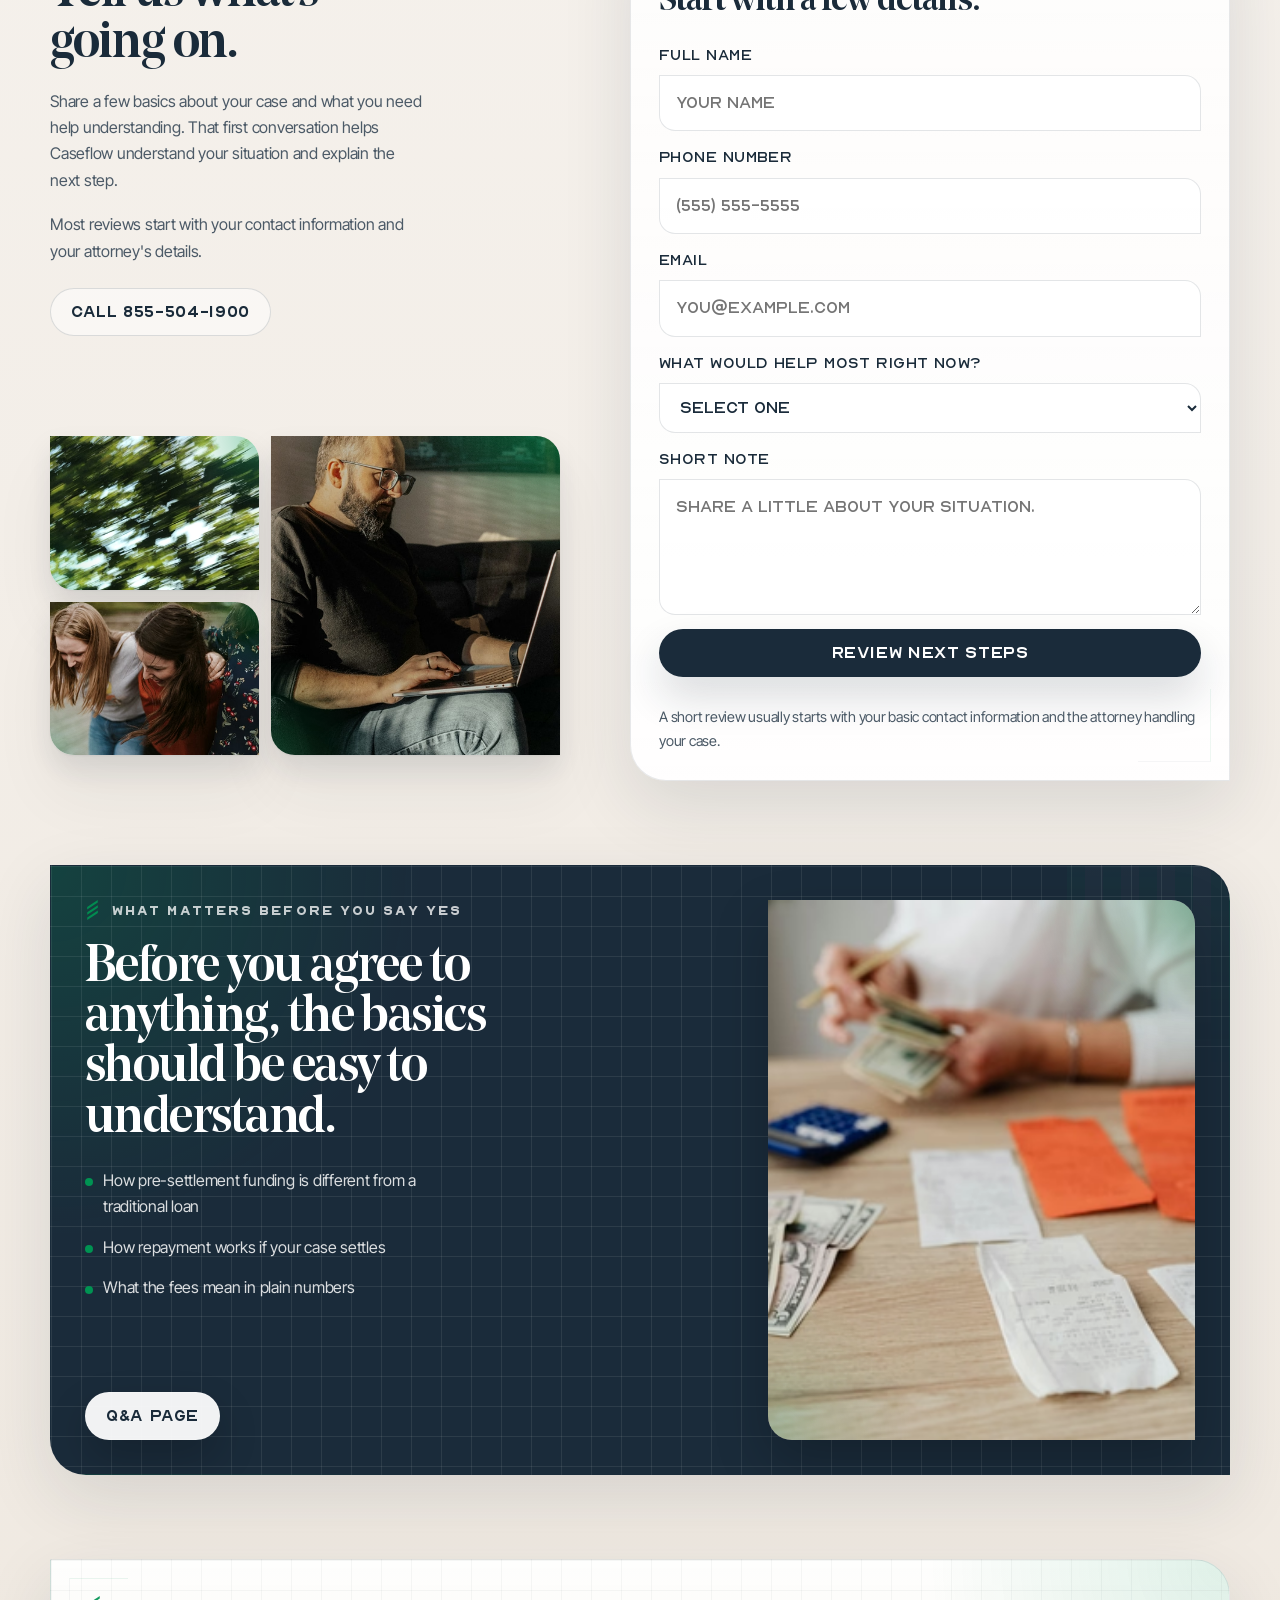
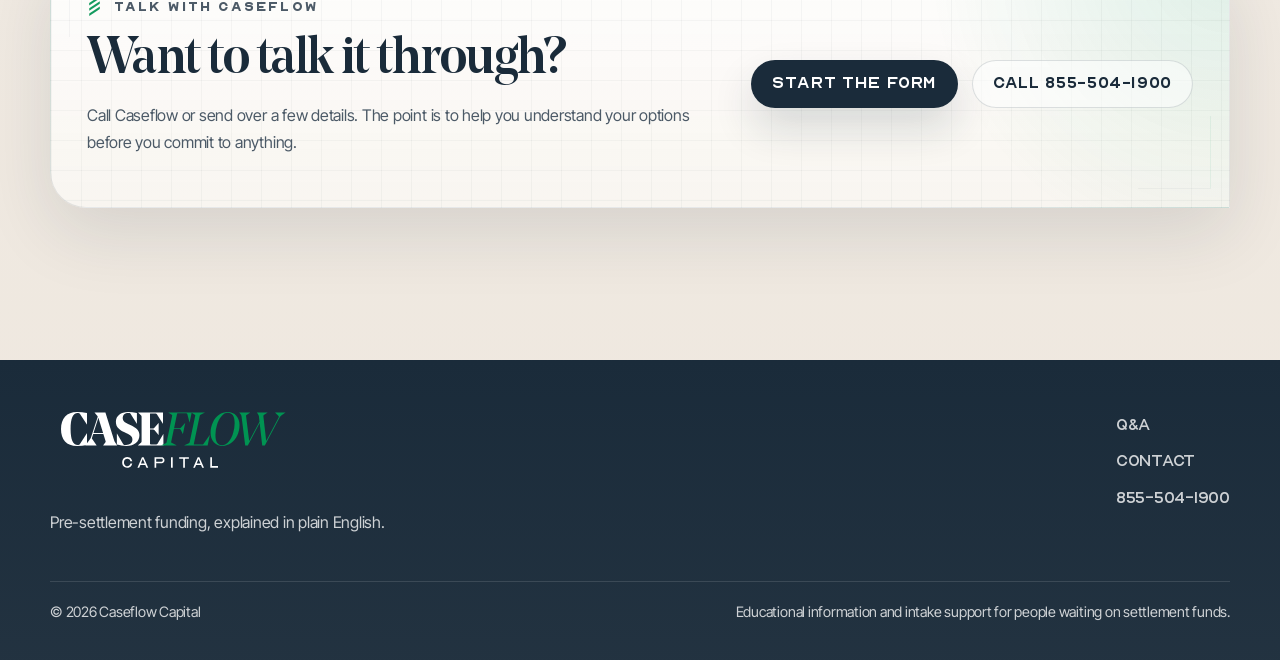
==== commit e7877e68: "Add hero load animation" ====
--- a/index.html
+++ b/index.html
@@ -512,16 +512,15 @@
           <div class="container story-grid">
             <div class="story-copy" data-animate="fade-up">
               <p class="eyebrow eyebrow-mark">What this is</p>
-              <h2>Life doesn't slow down for your case</h2>
+              <h2>We help with expenses while your case is still pending.</h2>
               <p>
                 Pre-settlement funding can help cover everyday expenses while a case is still moving through the legal
                 process. Most people start looking into it because rent, groceries, medical costs, or missed work are
                 putting real pressure on the month in front of them.
               </p>
               <p>
-                Caseflow is here to make that decision easier to understand. The job is to explain the process in
-                plain English, coordinate with your attorney when needed, and help you look at the terms without
-                feeling rushed.
+                We’ll walk through the basics with you, coordinate with your attorney, and explain the offer before you
+                decide. You should know what you are getting, what it costs, and how repayment works before you sign anything.
               </p>
               <div class="story-actions">
                 <a class="button button-primary" href="#intake">Request a call</a>
@@ -581,7 +580,7 @@
           <div class="container">
             <div class="band-card frame-accent" data-animate="fade-up">
               <div class="band-copy">
-                <p class="eyebrow eyebrow-mark">Before you decide</p>
+                <p class="eyebrow eyebrow-mark">Funding to bridge the gap</p>
                 <h2>
                   <span class="band-headline-strong">Life keeps moving.</span>
                   <span class="band-headline-italic">So should your cashflow.</span>
@@ -602,7 +601,7 @@
                   <div class="process-copy-stack">
                     <div class="process-copy-main">
                       <p class="eyebrow eyebrow-mark">How it works</p>
-                      <h2>A simple process from first call to possible funding.</h2>
+                      <h2>A simple process from first call to funding.</h2>
                       <p>
                         You share the basics, Caseflow reviews the case with your attorney, and if an offer is available,
                         you get a chance to review the terms before deciding whether to move forward.
@@ -694,7 +693,7 @@
           <div class="container intake-grid">
             <div class="intake-copy" data-animate="fade-up">
               <p class="eyebrow eyebrow-mark">Start your conversation</p>
-              <h2>Tell us what is going on.</h2>
+              <h2>Tell us what's going on.</h2>
               <p>
                 Share a few basics about your case and what you need help understanding. That first conversation helps
                 Caseflow understand your situation and explain the next step.
@@ -782,9 +781,9 @@
               <p class="eyebrow eyebrow-mark">What matters before you say yes</p>
               <h2>Before you agree to anything, the basics should be easy to understand.</h2>
               <ul class="feature-list">
-                <li>How funding is different from a traditional loan</li>
-                <li>What repayment and fees mean before you sign</li>
-                <li>Whether the amount helps with the pressure right now</li>
+                <li>How pre-settlement funding is different from a traditional loan</li>
+                <li>How repayment works if your case settles</li>
+                <li>What the fees mean in plain numbers</li>
               </ul>
               <figure class="split-photo-chip stock-photo-frame" aria-hidden="true">
                 <picture>
--- a/assets/css/style.css
+++ b/assets/css/style.css
@@ -24,6 +24,7 @@
   --container: min(1180px, calc(100vw - 40px));
   --section-space: clamp(60px, 7vw, 84px);
   --transition: 220ms ease;
+  --hero-load-ease: cubic-bezier(0.13, 1.08, 0.18, 1);
   --grid-light: url("data:image/svg+xml,%3Csvg xmlns='http://www.w3.org/2000/svg' width='120' height='120' viewBox='0 0 120 120'%3E%3Cg fill='none' stroke='%231A2B3A' stroke-opacity='.04' stroke-width='1'%3E%3Cpath d='M0 .5H120M0 30.5H120M0 60.5H120M0 90.5H120M.5 0V120M30.5 0V120M60.5 0V120M90.5 0V120'/%3E%3C/g%3E%3C/svg%3E");
   --grid-dark: url("data:image/svg+xml,%3Csvg xmlns='http://www.w3.org/2000/svg' width='120' height='120' viewBox='0 0 120 120'%3E%3Cg fill='none' stroke='white' stroke-opacity='.08' stroke-width='1'%3E%3Cpath d='M0 .5H120M0 30.5H120M0 60.5H120M0 90.5H120M.5 0V120M30.5 0V120M60.5 0V120M90.5 0V120'/%3E%3C/g%3E%3C/svg%3E");
   --chevron-mark: url("../img/brand/chevron-mark.svg");
@@ -123,6 +124,10 @@
 
 html {
   scroll-behavior: smooth;
+}
+
+[id] {
+  scroll-margin-top: 96px;
 }
 
 body {
@@ -134,6 +139,7 @@
   font-family: "Inter Tight", "Helvetica Neue", sans-serif;
   line-height: 1.65;
   letter-spacing: -0.015em;
+  overflow-x: clip;
 }
 
 img {
@@ -193,6 +199,22 @@
   min-height: 76px;
 }
 
+.brand,
+.site-nav a,
+.header-actions > *,
+.menu-toggle,
+.hero-copy > .eyebrow,
+.hero-copy h1,
+.hero-rotator-line,
+.hero-lede,
+.hero-actions .button {
+  animation-fill-mode: both;
+}
+
+.brand {
+  animation: hero-load-left 1500ms var(--hero-load-ease, cubic-bezier(0.16, 1, 0.22, 1)) 90ms both;
+}
+
 .brand {
   width: min(182px, 36vw);
 }
@@ -210,6 +232,22 @@
   font-weight: 500;
   letter-spacing: 0.03em;
   color: var(--text-soft);
+}
+
+.site-nav a {
+  animation: hero-load-down 1350ms var(--hero-load-ease, cubic-bezier(0.16, 1, 0.22, 1)) both;
+}
+
+.site-nav a:nth-child(1) {
+  animation-delay: 180ms;
+}
+
+.site-nav a:nth-child(2) {
+  animation-delay: 260ms;
+}
+
+.site-nav a:nth-child(3) {
+  animation-delay: 340ms;
 }
 
 .site-nav a,
@@ -250,6 +288,18 @@
   display: flex;
   align-items: center;
   gap: 18px;
+}
+
+.header-actions > * {
+  animation: hero-load-right 1450ms var(--hero-load-ease, cubic-bezier(0.16, 1, 0.22, 1)) both;
+}
+
+.header-actions > *:nth-child(1) {
+  animation-delay: 300ms;
+}
+
+.header-actions > *:nth-child(2) {
+  animation-delay: 400ms;
 }
 
 .header-phone {
@@ -336,8 +386,12 @@
 .hero {
   position: relative;
   z-index: 0;
+  display: flex;
+  align-items: center;
   overflow-x: clip;
-  padding: 42px 0 64px;
+  min-height: 100vh;
+  min-height: 100svh;
+  padding: clamp(56px, 8svh, 96px) 0;
 }
 
 .hero-backdrop {
@@ -441,6 +495,102 @@
   }
   100% {
     transform: translate3d(calc(-1 * var(--marquee-loop-width, 50%)), 0, 0);
+  }
+}
+
+@keyframes hero-load-down {
+  0% {
+    opacity: 0;
+    transform: translate3d(0, -34px, 0) scale(0.96);
+    filter: blur(10px);
+  }
+  58% {
+    opacity: 1;
+  }
+  100% {
+    opacity: 1;
+    transform: translate3d(0, 0, 0) scale(1);
+    filter: blur(0);
+  }
+}
+
+@keyframes hero-load-left {
+  0% {
+    opacity: 0;
+    transform: translate3d(-44px, 10px, 0) scale(0.97);
+    filter: blur(12px);
+  }
+  58% {
+    opacity: 1;
+  }
+  100% {
+    opacity: 1;
+    transform: translate3d(0, 0, 0) scale(1);
+    filter: blur(0);
+  }
+}
+
+@keyframes hero-load-right {
+  0% {
+    opacity: 0;
+    transform: translate3d(38px, -8px, 0) scale(0.98);
+    filter: blur(10px);
+  }
+  58% {
+    opacity: 1;
+  }
+  100% {
+    opacity: 1;
+    transform: translate3d(0, 0, 0) scale(1);
+    filter: blur(0);
+  }
+}
+
+@keyframes hero-load-right-strong {
+  0% {
+    opacity: 0;
+    transform: translate3d(76px, 18px, 0) scale(0.94);
+    filter: blur(14px);
+  }
+  54% {
+    opacity: 1;
+  }
+  100% {
+    opacity: 1;
+    transform: translate3d(0, 0, 0) scale(1);
+    filter: blur(0);
+  }
+}
+
+@keyframes hero-load-up {
+  0% {
+    opacity: 0;
+    transform: translate3d(0, 42px, 0) scale(0.98);
+    filter: blur(10px);
+  }
+  58% {
+    opacity: 1;
+  }
+  100% {
+    opacity: 1;
+    transform: translate3d(0, 0, 0) scale(1);
+    filter: blur(0);
+  }
+}
+
+@keyframes hero-load-up-strong {
+  0% {
+    opacity: 0;
+    transform: translate3d(0, 54px, 0) scale(0.94);
+    filter: blur(12px);
+  }
+  56% {
+    opacity: 1;
+  }
+  100% {
+    opacity: 1;
+    transform: translate3d(0, 0, 0) scale(1);
+    filter: blur(0);
   }
 }
 
@@ -755,6 +905,14 @@
   max-width: 760px;
 }
 
+.hero-copy > .eyebrow {
+  animation: hero-load-left 1500ms var(--hero-load-ease) 420ms both;
+}
+
+.hero-copy h1 {
+  animation: hero-load-right-strong 1800ms var(--hero-load-ease) 560ms both;
+}
+
 /* Soft radial halo behind the hero copy so the headline and paragraph rest
    on a legible cushion even when a bright wave of dots rolls through. The
    canvas-side text-safe attenuator already dims dots here; this gradient
@@ -861,6 +1019,7 @@
   font-size: 1rem;
   letter-spacing: 0.03em;
   text-transform: uppercase;
+  animation: hero-load-left 1600ms var(--hero-load-ease) 760ms both;
 }
 
 .word-rotator {
@@ -890,6 +1049,22 @@
   flex-wrap: wrap;
   gap: 14px;
   margin-top: 30px;
+}
+
+.hero-lede {
+  animation: hero-load-up 1600ms var(--hero-load-ease) 900ms both;
+}
+
+.hero-actions .button {
+  animation: hero-load-up-strong 1700ms var(--hero-load-ease) both;
+}
+
+.hero-actions .button:nth-child(1) {
+  animation-delay: 1080ms;
+}
+
+.hero-actions .button:nth-child(2) {
+  animation-delay: 1200ms;
 }
 
 .trust-points {
@@ -1079,6 +1254,7 @@
   border-radius: var(--cut-radius-sm);
   background: rgba(255, 255, 255, 0.92);
   color: var(--text);
+  font-size: 1rem;
   outline: none;
   transition: border-color var(--transition), box-shadow var(--transition);
 }
@@ -1668,6 +1844,7 @@
 
 .process-steps-wrap {
   position: relative;
+  isolation: isolate;
   margin-top: 28px;
   padding-top: 10px;
 }
@@ -1680,6 +1857,7 @@
   top: calc(50% + 5px);
   height: 2px;
   transform: translateY(-50%);
+  z-index: 0;
   background-image: linear-gradient(
     90deg,
     rgba(0, 147, 82, 0.78) 0 8px,
@@ -1689,6 +1867,28 @@
   background-repeat: repeat-x;
   opacity: 0.8;
   animation: process-dash-flow 4s linear infinite;
+}
+
+.process-steps-wrap::after {
+  content: "";
+  display: none;
+  position: absolute;
+  left: 50%;
+  top: 34px;
+  bottom: 34px;
+  width: 2px;
+  transform: translateX(-50%);
+  z-index: 0;
+  background-image: linear-gradient(
+    to bottom,
+    rgba(0, 147, 82, 0.54) 0 8px,
+    transparent 8px 16px
+  );
+  background-size: 2px 16px;
+  background-repeat: repeat-y;
+  opacity: 0.68;
+  animation: process-dash-flow-y 4s linear infinite;
+  pointer-events: none;
 }
 
 .steps-grid,
@@ -1822,6 +2022,15 @@
   }
 }
 
+@keyframes process-dash-flow-y {
+  0% {
+    background-position: 0 0;
+  }
+  100% {
+    background-position: 0 16px;
+  }
+}
+
 @media (hover: hover) {
   .step-card:hover .step-card-inner {
     transform: translateY(-8px) scale(1.03);
@@ -2132,6 +2341,18 @@
   transition: transform var(--transition), opacity var(--transition);
 }
 
+.menu-toggle[aria-expanded="true"] span:not(.sr-only):nth-child(1) {
+  transform: translateY(6px) rotate(45deg);
+}
+
+.menu-toggle[aria-expanded="true"] span:not(.sr-only):nth-child(2) {
+  opacity: 0;
+}
+
+.menu-toggle[aria-expanded="true"] span:not(.sr-only):nth-child(3) {
+  transform: translateY(-6px) rotate(-45deg);
+}
+
 .js [data-animate] {
   opacity: 0;
   transform: translateY(24px);
@@ -2501,7 +2722,8 @@
 
 @media (max-width: 780px) {
   :root {
-    --container: min(100vw - 24px, 1180px);
+    --container: min(calc(100vw - 40px), 1180px);
+    --section-space: 48px;
   }
 
   .site-header {
@@ -2532,17 +2754,52 @@
   .header-actions.is-open {
     display: grid;
     grid-column: 1 / -1;
-    gap: 14px;
+    gap: 12px;
     padding: 16px;
     border: 1px solid rgba(26, 43, 58, 0.1);
-    border-radius: var(--cut-radius-md);
     background: rgba(255, 255, 255, 0.9);
     -webkit-backdrop-filter: blur(16px);
     backdrop-filter: blur(16px);
   }
 
+  .site-nav.is-open {
+    margin-top: 2px;
+    border-bottom: 0;
+    border-radius: var(--cut-radius-md) var(--cut-radius-md) 0 0;
+    padding-bottom: 8px;
+  }
+
+  .header-actions.is-open {
+    margin-top: -16px;
+    border-top: 0;
+    border-radius: 0 0 var(--cut-radius-md) var(--cut-radius-md);
+    padding-top: 8px;
+  }
+
+  .site-nav.is-open a,
+  .header-actions.is-open a {
+    width: 100%;
+  }
+
+  .site-nav.is-open a {
+    min-height: 42px;
+    display: flex;
+    align-items: center;
+  }
+
+  .header-actions.is-open .header-phone {
+    display: inline-flex;
+    align-items: center;
+    justify-content: center;
+    min-height: 48px;
+    border: 1px solid rgba(26, 43, 58, 0.12);
+    border-radius: 999px;
+    background: rgba(255, 255, 255, 0.62);
+    color: var(--navy);
+  }
+
   .hero {
-    padding-top: 28px;
+    padding: clamp(32px, 6svh, 56px) 0;
   }
 
   .hero-panel,
@@ -2581,7 +2838,39 @@
 
   .hero h1,
   .page-shell h1 {
-    font-size: clamp(2.6rem, 13vw, 4rem);
+    font-size: clamp(2.55rem, 11.4vw, 3.55rem);
+  }
+
+  .hero h1 {
+    max-width: 100%;
+  }
+
+  .hero-headline-strong {
+    font-size: 0.84em;
+  }
+
+  .hero-copy {
+    max-width: 100%;
+  }
+
+  .hero-actions,
+  .story-actions,
+  .process-actions,
+  .cta-actions,
+  .page-cta-actions,
+  .section-actions {
+    width: 100%;
+  }
+
+  .hero-actions .button,
+  .story-actions .button,
+  .process-actions .button,
+  .cta-actions .button,
+  .page-cta-actions .button,
+  .section-actions .button,
+  .intake-actions .button,
+  .page-card .button {
+    width: 100%;
   }
 
   .hero-mark {
@@ -2671,8 +2960,23 @@
     grid-template-columns: 1fr;
   }
 
+  .process-steps-wrap {
+    margin-top: 24px;
+    padding-top: 0;
+  }
+
+  .process-steps-wrap::after {
+    display: block;
+  }
+
   .footer-meta {
     flex-direction: column;
+  }
+}
+
+@media (max-width: 360px) {
+  :root {
+    --container: min(calc(100vw - 32px), 1180px);
   }
 }
 
@@ -2685,6 +2989,7 @@
   *::before,
   *::after {
     animation-duration: 0.01ms !important;
+    animation-delay: 0.01ms !important;
     animation-iteration-count: 1 !important;
     transition-duration: 0.01ms !important;
   }
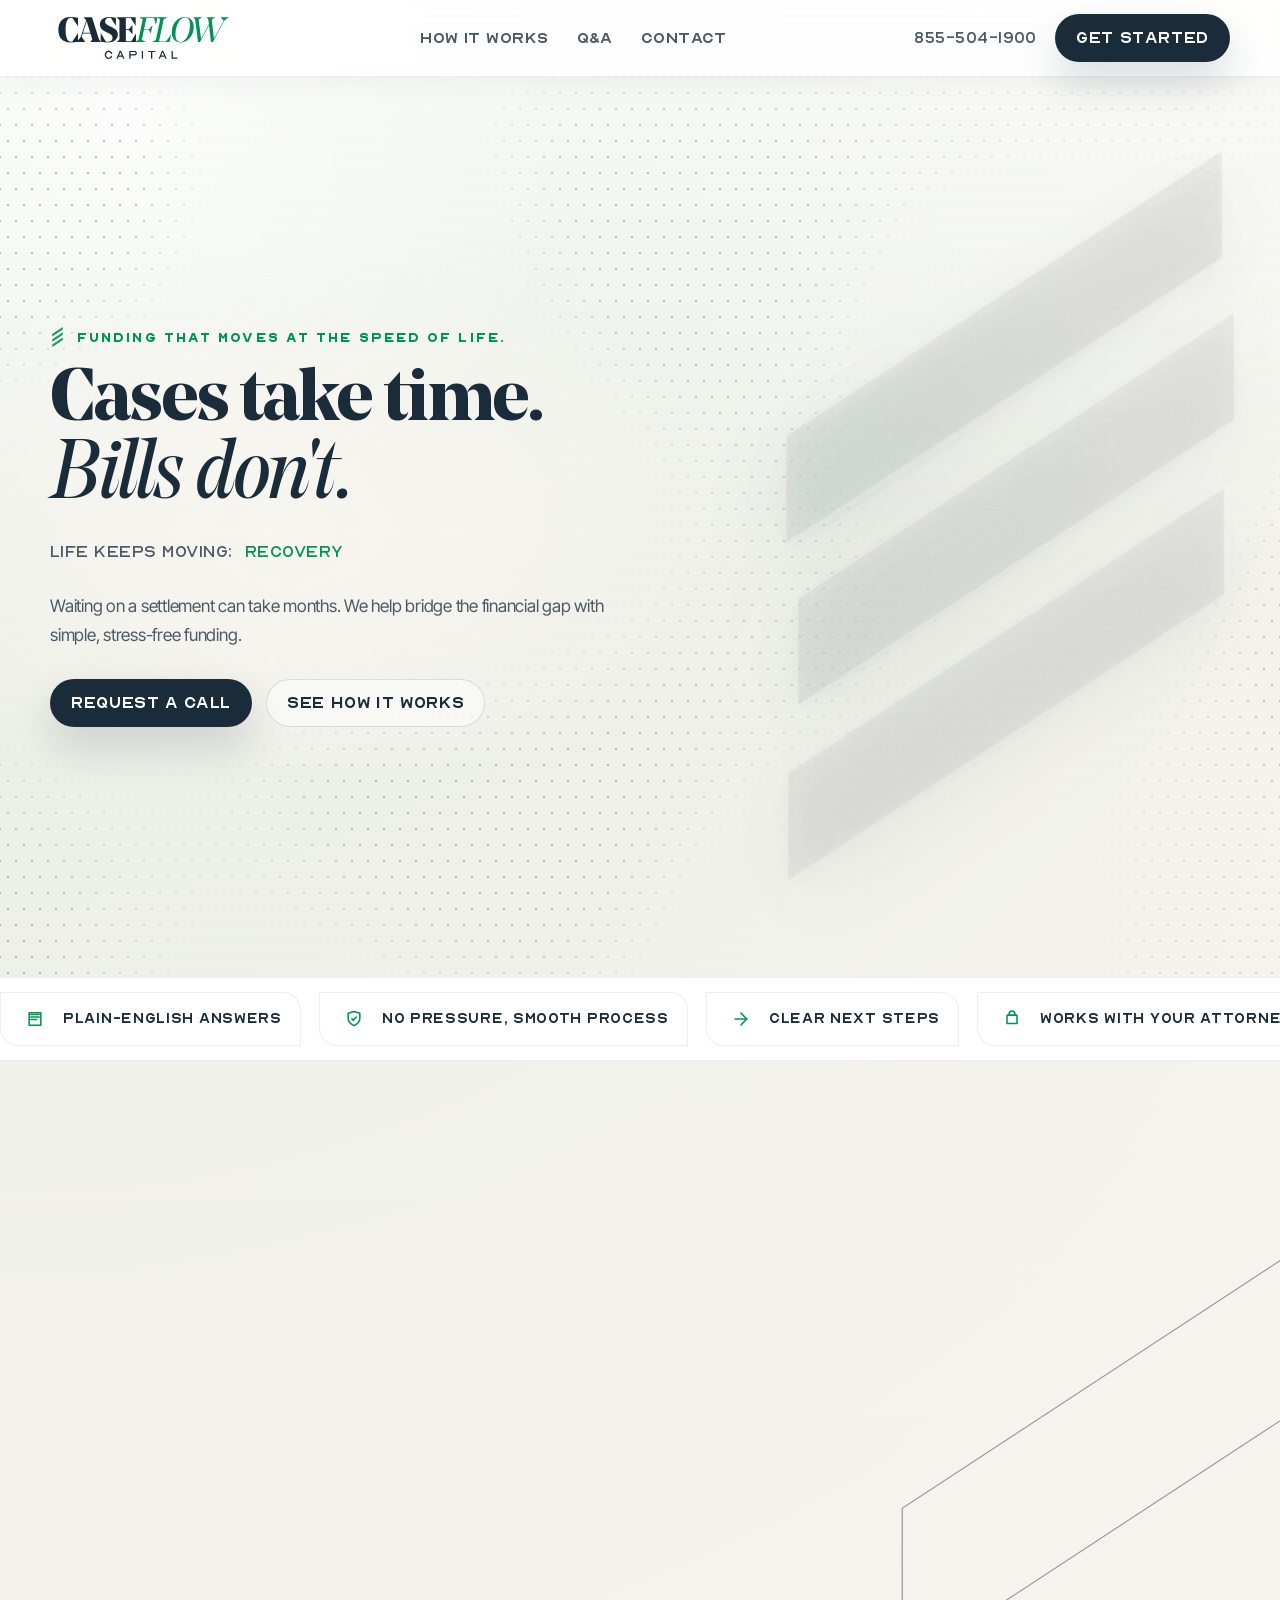
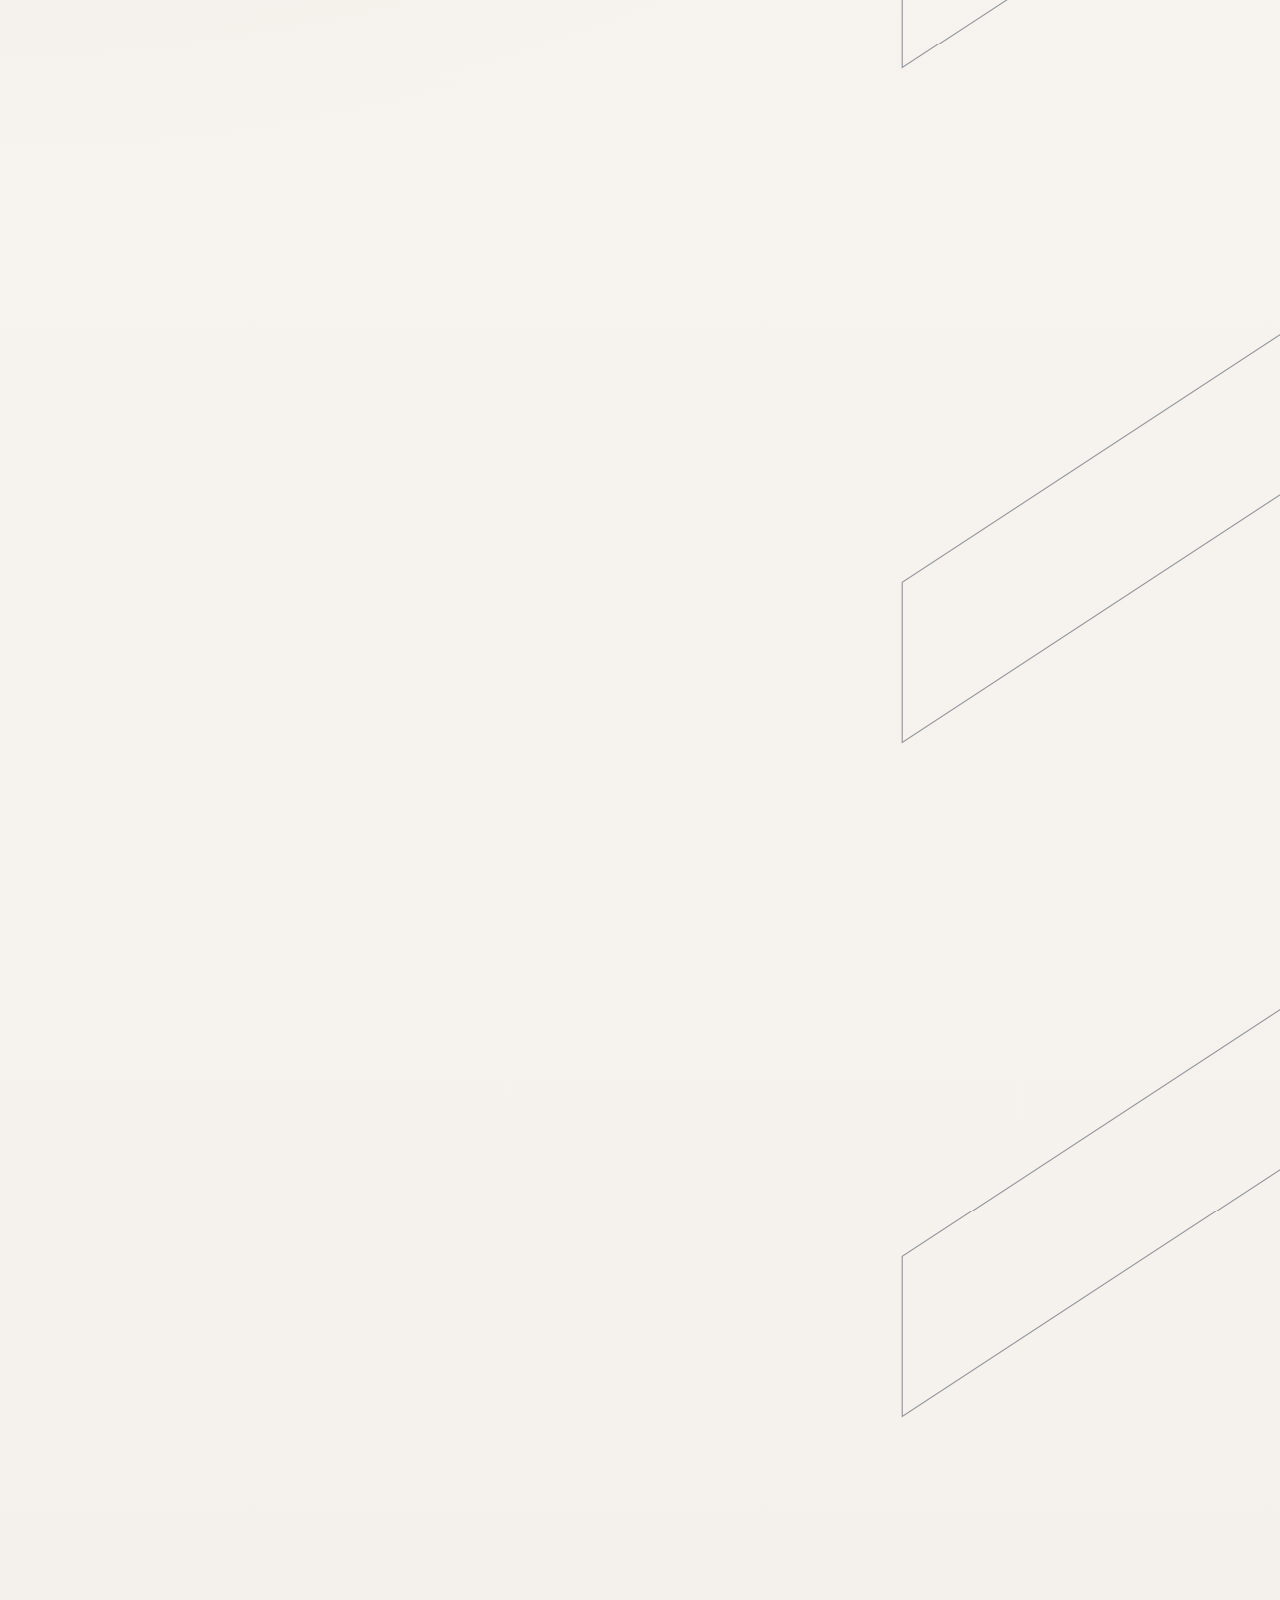
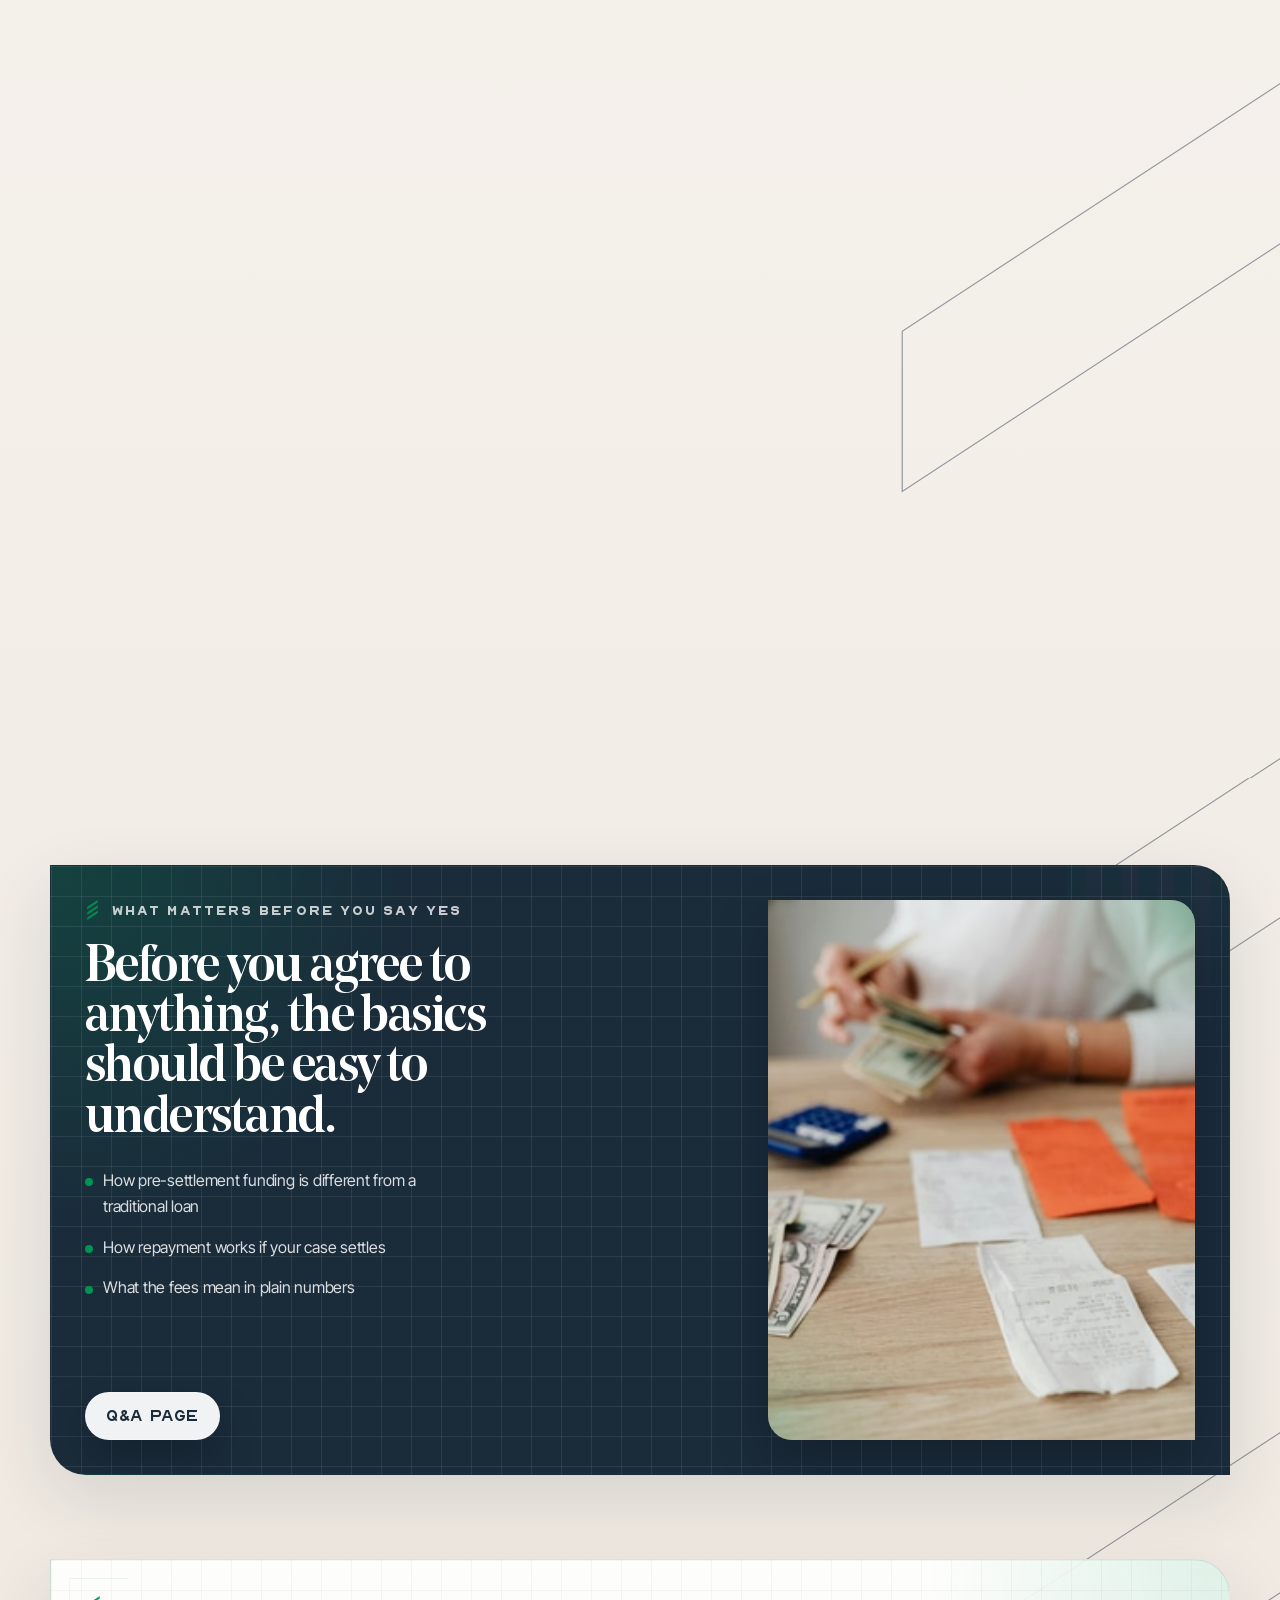
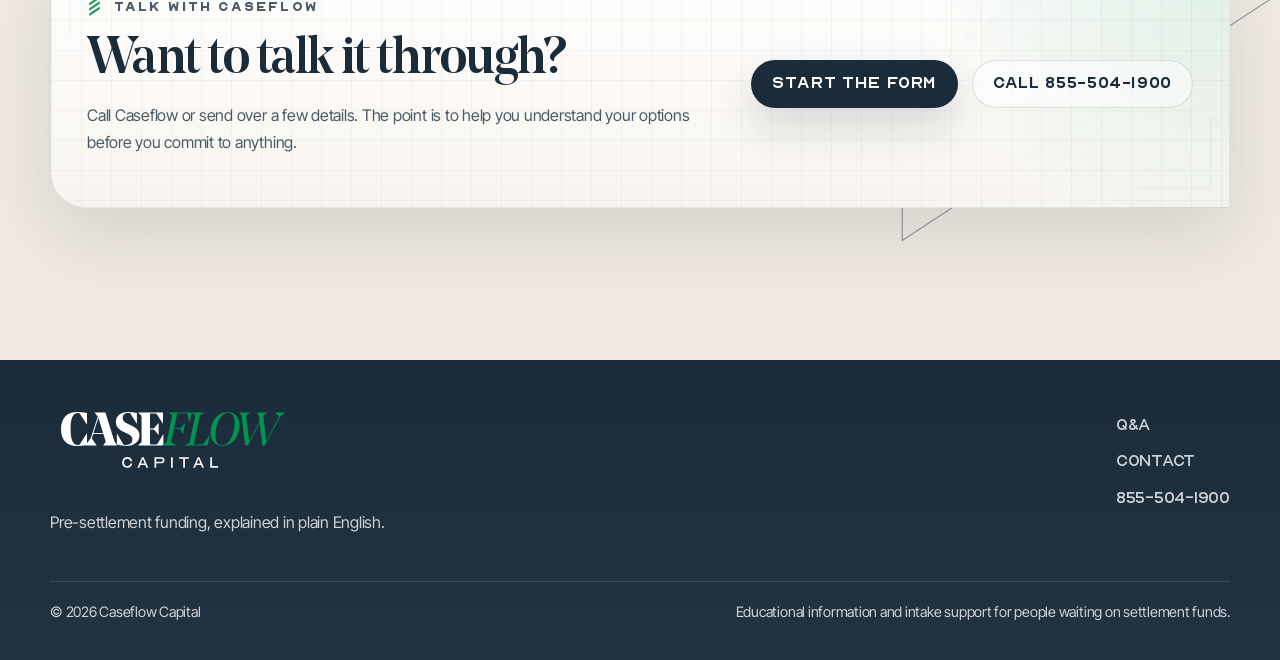
==== commit c6da8199: "Polish hero and favicon" ====
--- a/index.html
+++ b/index.html
@@ -4,6 +4,7 @@
     <meta charset="utf-8">
     <meta name="viewport" content="width=device-width, initial-scale=1">
     <title>Caseflow Capital | Understand your options while your case is pending</title>
+    <link rel="icon" href="assets/img/brand/favicon.svg" type="image/svg+xml">
     <meta
       name="description"
       content="Caseflow helps people with active cases understand pre-settlement funding, what the process looks like, and what to consider before making a decision."
@@ -507,6 +508,9 @@
             </div>
           </div>
         </section>
+
+        <div class="content-rail-host">
+          <div class="chevron-rail" aria-hidden="true"></div>
 
         <section class="section section-story">
           <div class="container story-grid">
@@ -815,6 +819,8 @@
             </div>
           </div>
         </section>
+
+        </div>
       </main>
 
       <footer class="site-footer">
--- a/assets/css/style.css
+++ b/assets/css/style.css
@@ -599,7 +599,7 @@
   z-index: 1;
   display: grid;
   grid-template-columns: minmax(0, 1fr) auto;
-  gap: clamp(32px, 6vw, 88px);
+  gap: clamp(28px, 4vw, 64px);
   align-items: center;
 }
 
@@ -609,9 +609,8 @@
   z-index: 1;
   justify-self: end;
   align-self: center;
-  /* Scaled up 10% from the original 260/26vw/390 clamp so the mark sits
-     with more presence next to the headline. */
-  width: clamp(286px, 28.6vw, 429px);
+  /* Scaled up so the mark carries more visual weight next to the headline. */
+  width: clamp(343px, 34.3vw, 515px);
   /* Nudge the whole mark so its optical centre lines up with the
      headline block — the tall diagonal silhouette reads centred about
      60% down, so this clamped offset rebalances it against the
@@ -696,11 +695,15 @@
    this parent, the shadow traces the masked silhouette (the chevron
    polygon) and spills outside it correctly. */
 .hero-mark .hcg-chev-slot {
+  --hero-chev-shadow:
+    drop-shadow(0 1px 1.5px rgba(14, 28, 42, 0.18))
+    drop-shadow(0 6px 14px rgba(14, 28, 42, 0.16))
+    drop-shadow(0 18px 32px rgba(14, 28, 42, 0.12));
   position: absolute;
   inset: 0;
   opacity: 1;
   pointer-events: none;
-  will-change: transform;
+  will-change: transform, opacity, filter;
   /* Layered realistic elevation shadow.
        1) Tight 1px/1.5px contact shadow — anchors each bar to the
           surface, prevents the "floating cutout" look.
@@ -711,9 +714,7 @@
      warm against the off-white page (a neutral-grey shadow reads
      synthetic here). */
   filter:
-    drop-shadow(0 1px 1.5px rgba(14, 28, 42, 0.18))
-    drop-shadow(0 6px 14px rgba(14, 28, 42, 0.16))
-    drop-shadow(0 18px 32px rgba(14, 28, 42, 0.12));
+    var(--hero-chev-shadow);
 }
 
 .hero-mark .hcg-liquid-gl {
@@ -746,7 +747,7 @@
 .hero-chevron .hcg-bar {
   transform-box: fill-box;
   transform-origin: 0% 100%;
-  will-change: transform, opacity;
+  will-change: transform, opacity, filter;
 }
 
 /* Grain layer sits on top of everything so the speckle texture modulates
@@ -798,6 +799,10 @@
   opacity: 0;
 }
 
+.js .hero-mark .hcg-chev-slot {
+  filter: blur(14px) var(--hero-chev-shadow);
+}
+
 .js .hero-mark.is-revealed .hcg-liquid-dark,
 .js .hero-mark.is-revealed .hcg-liquid-light {
   animation: hero-chev-field-in 1600ms cubic-bezier(0.22, 1, 0.36, 1) 820ms forwards;
@@ -831,35 +836,36 @@
 .js .hero-mark .hcg-bar {
   opacity: 0;
   transform: translate(-6%, 12%) scale(0.92);
-}
-
-/* ----- Spectacular staged entrance -----
-   easeOutQuint (cubic-bezier(0.22, 1, 0.36, 1)) is the standard
-   entrance curve used in Material/emphasized motion. */
+  filter: blur(14px);
+}
+
+/* Bars enter bottom-to-top and use the same blurred load language as the
+   rest of the hero, while JS owns the ongoing cursor-position transforms. */
 .js .hero-mark.is-revealed .hcg-bar-3 {
-  animation: hero-chev-enter 950ms cubic-bezier(0.22, 1, 0.36, 1) 280ms forwards;
+  animation: hero-chev-enter 1500ms var(--hero-load-ease) 420ms forwards;
 }
 .js .hero-mark.is-revealed .hcg-bar-2 {
-  animation: hero-chev-enter 950ms cubic-bezier(0.22, 1, 0.36, 1) 420ms forwards;
+  animation: hero-chev-enter 1500ms var(--hero-load-ease) 560ms forwards;
 }
 .js .hero-mark.is-revealed .hcg-bar-1 {
-  animation: hero-chev-enter 950ms cubic-bezier(0.22, 1, 0.36, 1) 560ms forwards;
+  animation: hero-chev-enter 1500ms var(--hero-load-ease) 700ms forwards;
 }
 
 .js .hero-mark.is-revealed .hcg-chev-slot[data-gl-chev="3"] {
-  animation: hero-chev-slot-in 950ms cubic-bezier(0.22, 1, 0.36, 1) 280ms forwards;
+  animation: hero-chev-slot-in 1500ms var(--hero-load-ease) 420ms forwards;
 }
 .js .hero-mark.is-revealed .hcg-chev-slot[data-gl-chev="2"] {
-  animation: hero-chev-slot-in 950ms cubic-bezier(0.22, 1, 0.36, 1) 420ms forwards;
+  animation: hero-chev-slot-in 1500ms var(--hero-load-ease) 560ms forwards;
 }
 .js .hero-mark.is-revealed .hcg-chev-slot[data-gl-chev="1"] {
-  animation: hero-chev-slot-in 950ms cubic-bezier(0.22, 1, 0.36, 1) 560ms forwards;
+  animation: hero-chev-slot-in 1500ms var(--hero-load-ease) 700ms forwards;
 }
 
 @keyframes hero-chev-enter {
   0% {
     opacity: 0;
     transform: translate(-6%, 12%) scale(0.92);
+    filter: blur(14px);
   }
   55% {
     opacity: 1;
@@ -867,26 +873,22 @@
   100% {
     opacity: 1;
     transform: translate(0, 0) scale(1);
+    filter: blur(0);
   }
 }
 
 @keyframes hero-chev-slot-in {
-  from { opacity: 0; }
-  to   { opacity: 1; }
-}
-
-/* After the bars settle, float the whole mark on its own track so the
-   ambient breathing doesn't fight the per-bar transforms above. Animation
-   lives on .hero-mark (not .hero-chevron) so the SVG AND the sibling
-   WebGL canvas drift together — otherwise the canvas would stay pinned
-   while the SVG bars float, exposing misaligned edges. */
-.js .hero-mark.is-revealed {
-  animation: hero-chev-float 8.5s ease-in-out 1700ms infinite alternate;
-}
-
-@keyframes hero-chev-float {
-  from { transform: translate3d(0, -4px, 0); }
-  to   { transform: translate3d(0,  4px, 0); }
+  0% {
+    opacity: 0;
+    filter: blur(14px) var(--hero-chev-shadow);
+  }
+  55% {
+    opacity: 1;
+  }
+  100% {
+    opacity: 1;
+    filter: blur(0) var(--hero-chev-shadow);
+  }
 }
 
 .hero-copy,
@@ -902,7 +904,7 @@
 }
 
 .hero-copy {
-  max-width: 760px;
+  max-width: 860px;
 }
 
 .hero-copy > .eyebrow {
@@ -973,8 +975,8 @@
 }
 
 .hero h1 {
-  max-width: 15ch;
-  font-size: clamp(3.5rem, 7vw, 6.6rem);
+  max-width: 18ch;
+  font-size: clamp(3.5rem, 6.45vw, 6.6rem);
 }
 
 .hero-headline-strong,
@@ -985,6 +987,7 @@
 .hero-headline-strong {
   font-size: 0.88em;
   font-weight: 700;
+  white-space: nowrap;
 }
 
 .hero-headline-italic {
@@ -1040,7 +1043,8 @@
 
 .word-rotator-track span {
   display: block;
-  min-height: var(--roller-word-height, 1.12em);
+  height: var(--roller-word-height, 1.12em);
+  line-height: var(--roller-word-height, 1.12em);
   white-space: nowrap;
 }
 
@@ -1277,8 +1281,11 @@
 }
 
 /* Keep one consistent vertical gap between stacked homepage sections instead
-   of compounding top and bottom padding on every adjacent section pair. */
-main > .section + .section {
+   of compounding top and bottom padding on every adjacent section pair.
+   The post-marquee sections live inside `.content-rail-host` (the wrapper
+   that hosts the chevron rail), so the rule now targets that parent. */
+main > .section + .section,
+.content-rail-host > .section + .section {
   padding-top: 0;
 }
 
@@ -1436,6 +1443,89 @@
   stroke-linecap: round;
   stroke-linejoin: round;
   fill: none;
+}
+
+/* Chevron rail — a continuously scrolling column of brand-green chevron
+   outlines that runs down the right gutter of the page, behind every
+   content section between the values marquee and the footer.
+
+   Implementation: the rail is a single absolutely-positioned div inside
+   `.content-rail-host`, which wraps the post-marquee / pre-footer
+   sections. The host has `isolation: isolate` so the rail's z-index:-1
+   stays scoped to it (and never escapes behind page-level backgrounds);
+   the host's overflow: hidden also keeps the rail from leaking up into
+   the marquee or down into the footer if either ever changes height.
+
+   The chevron polygon is the same shape as bar 1 of the hero chevron
+   mark (points='0 11.76 0 16.15 17.96 4.39 17.96 0'), embedded as an
+   inline SVG data-URL. `repeat-y` tiles it down the rail's height; a
+   linear keyframe animation translates `background-position-y` by
+   exactly one tile height per cycle so the loop is seamless. Tile
+   height is computed from the rail's current width via a custom
+   property, which keeps the loop correct when the width changes at
+   media-query breakpoints. */
+.content-rail-host {
+  position: relative;
+  isolation: isolate;
+  /* Horizontal-only clip: the rail is wider than the gutter on most
+     desktops so we still need to prevent horizontal scrollbars, but
+     we deliberately leave overflow-y as visible so the rail can extend
+     below the wrapper's bottom edge into the footer's margin-top gap.
+     (The rail bottoms out at -68px, exactly where the navy footer
+     begins — see `.site-footer { margin-top: 68px }`.) */
+  overflow-x: clip;
+}
+
+.chevron-rail {
+  --rail-width: clamp(450px, 54vw, 840px);
+  /* Tile height tracks the SVG viewBox aspect (18.5 / 18.96). The
+     viewBox is now barely taller than the chevron bar itself, so the
+     gap between consecutive bars is ~2 vb units — chevrons read as a
+     tight cascading column rather than widely-spaced marks. */
+  --rail-tile-h: calc(var(--rail-width) * 18.5 / 18.96);
+  position: absolute;
+  /* The rail starts right after the values marquee (top of wrapper)
+     and extends 68px past the wrapper's bottom edge so it lands on
+     the navy footer's actual top edge. The 68px matches the footer's
+     `margin-top` — that margin creates a tan gap between the wrapper
+     and the footer that we want the chevrons to flow through. */
+  top: 0;
+  bottom: -68px;
+  /* Centre the rail on the container's right edge: gutter offset is
+     `(100vw - 1180px) / 2` (clamped to 24px so it never goes negative
+     at narrow viewports), then we shift left by half the rail width
+     so the rail's centre lands on the container edge. Result: about
+     half the rail sits behind content, the other half in the gutter. */
+  right: calc(max(24px, (100vw - 1180px) / 2) - var(--rail-width) / 2);
+  width: var(--rail-width);
+  pointer-events: none;
+  z-index: -1;
+  /* Reduce overall visual weight so the rail reads as quiet background
+     texture, more in line with the dot field's average alpha. */
+  opacity: 0.75;
+  /* Stroke colour `#6e7882` matches the INK constant used by the hero
+     dot canvas (rgb 110,120,130 — the trough/baseline slate that the
+     dots sit at most of the time). Stroke-width 0.0315 in viewBox
+     units (30% thinner than 0.045) lands at ~0.75–1.4px on screen. */
+  background-image: url("data:image/svg+xml;utf8,<svg xmlns='http://www.w3.org/2000/svg' viewBox='-0.5 -0.5 18.96 18.5'><polygon points='0,11.76 0,16.15 17.96,4.39 17.96,0' fill='none' stroke='%236e7882' stroke-width='0.0315'/></svg>");
+  background-repeat: repeat-y;
+  background-size: 100% var(--rail-tile-h);
+  animation: chevron-rail-scroll 24s linear infinite;
+}
+
+/* Animate background-position upward (negative Y) so chevrons appear to
+   scroll up the page. One tile of travel per cycle keeps the loop
+   seamless because the next tile starts exactly where the previous
+   one ended. */
+@keyframes chevron-rail-scroll {
+  from { background-position: 0 0; }
+  to   { background-position: 0 calc(-1 * var(--rail-tile-h)); }
+}
+
+@media (max-width: 780px) {
+  .chevron-rail {
+    display: none;
+  }
 }
 
 .section-story {
@@ -2607,7 +2697,7 @@
 
   .hero-mark {
     justify-self: center;
-    width: clamp(234px, 44vw, 312px);
+    width: clamp(281px, 52.8vw, 374px);
     margin-top: 8px;
   }
 
@@ -2676,6 +2766,10 @@
 
   .hero h1 {
     max-width: 14ch;
+  }
+
+  .hero-headline-strong {
+    white-space: normal;
   }
 
   .steps-grid,
@@ -3006,10 +3100,12 @@
   .js .hero-mark .hcg-bar {
     opacity: 1;
     transform: none;
+    filter: none;
   }
 
   .js .hero-mark .hcg-chev-slot {
     opacity: 1;
+    filter: var(--hero-chev-shadow);
   }
 
   .js .hero-mark .hcg-liquid-dark,
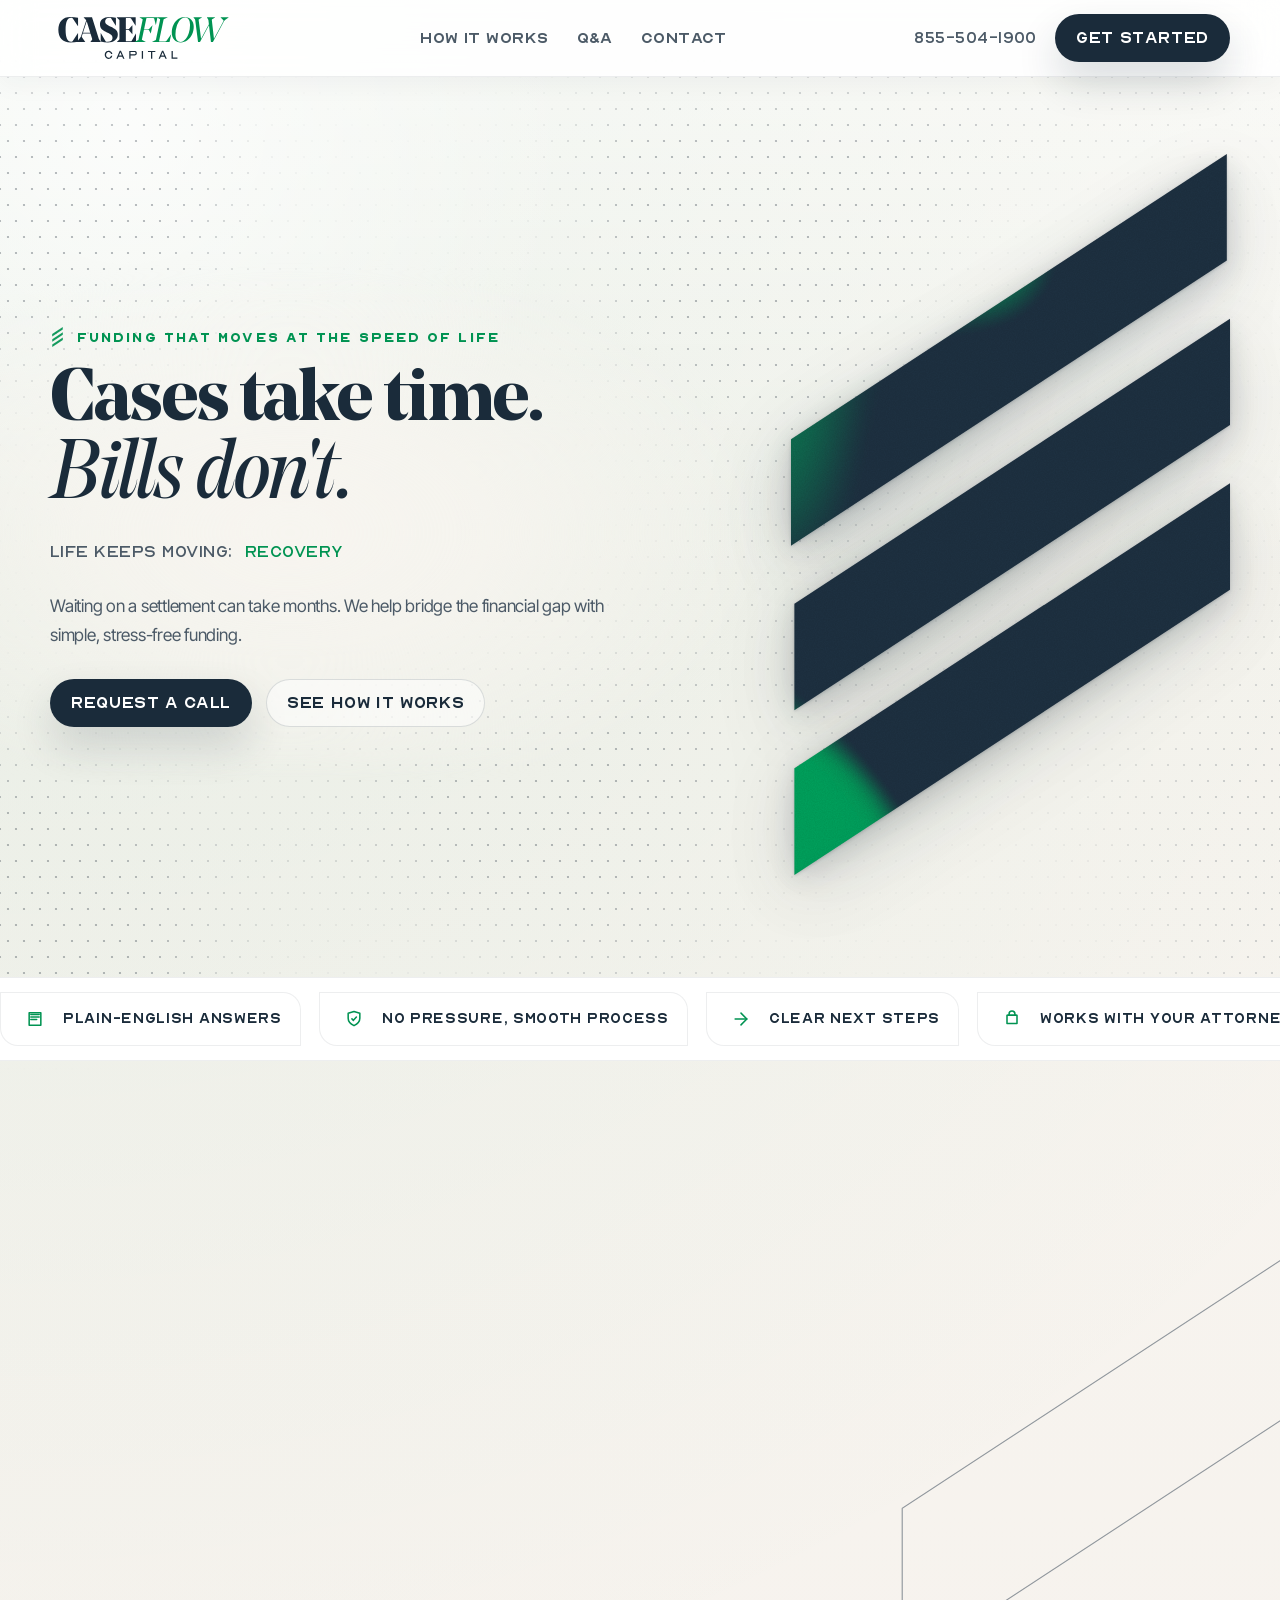
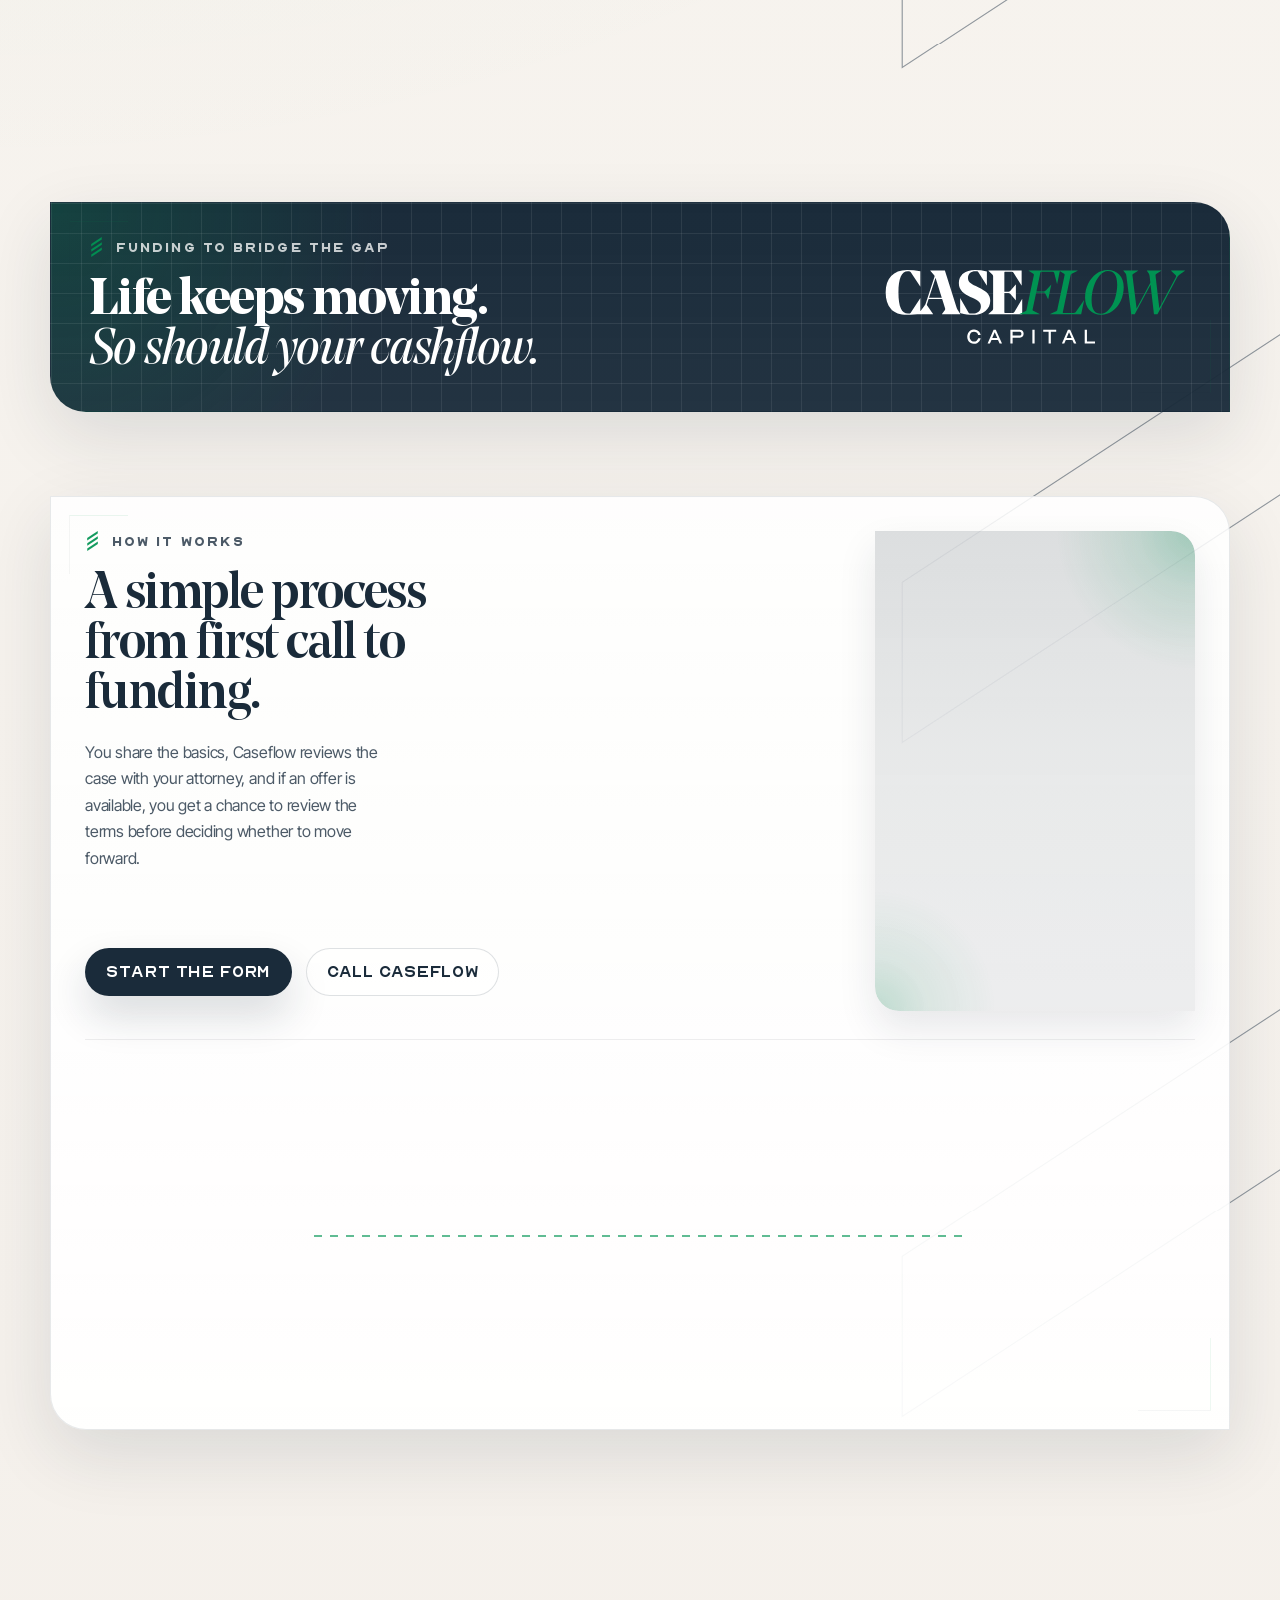
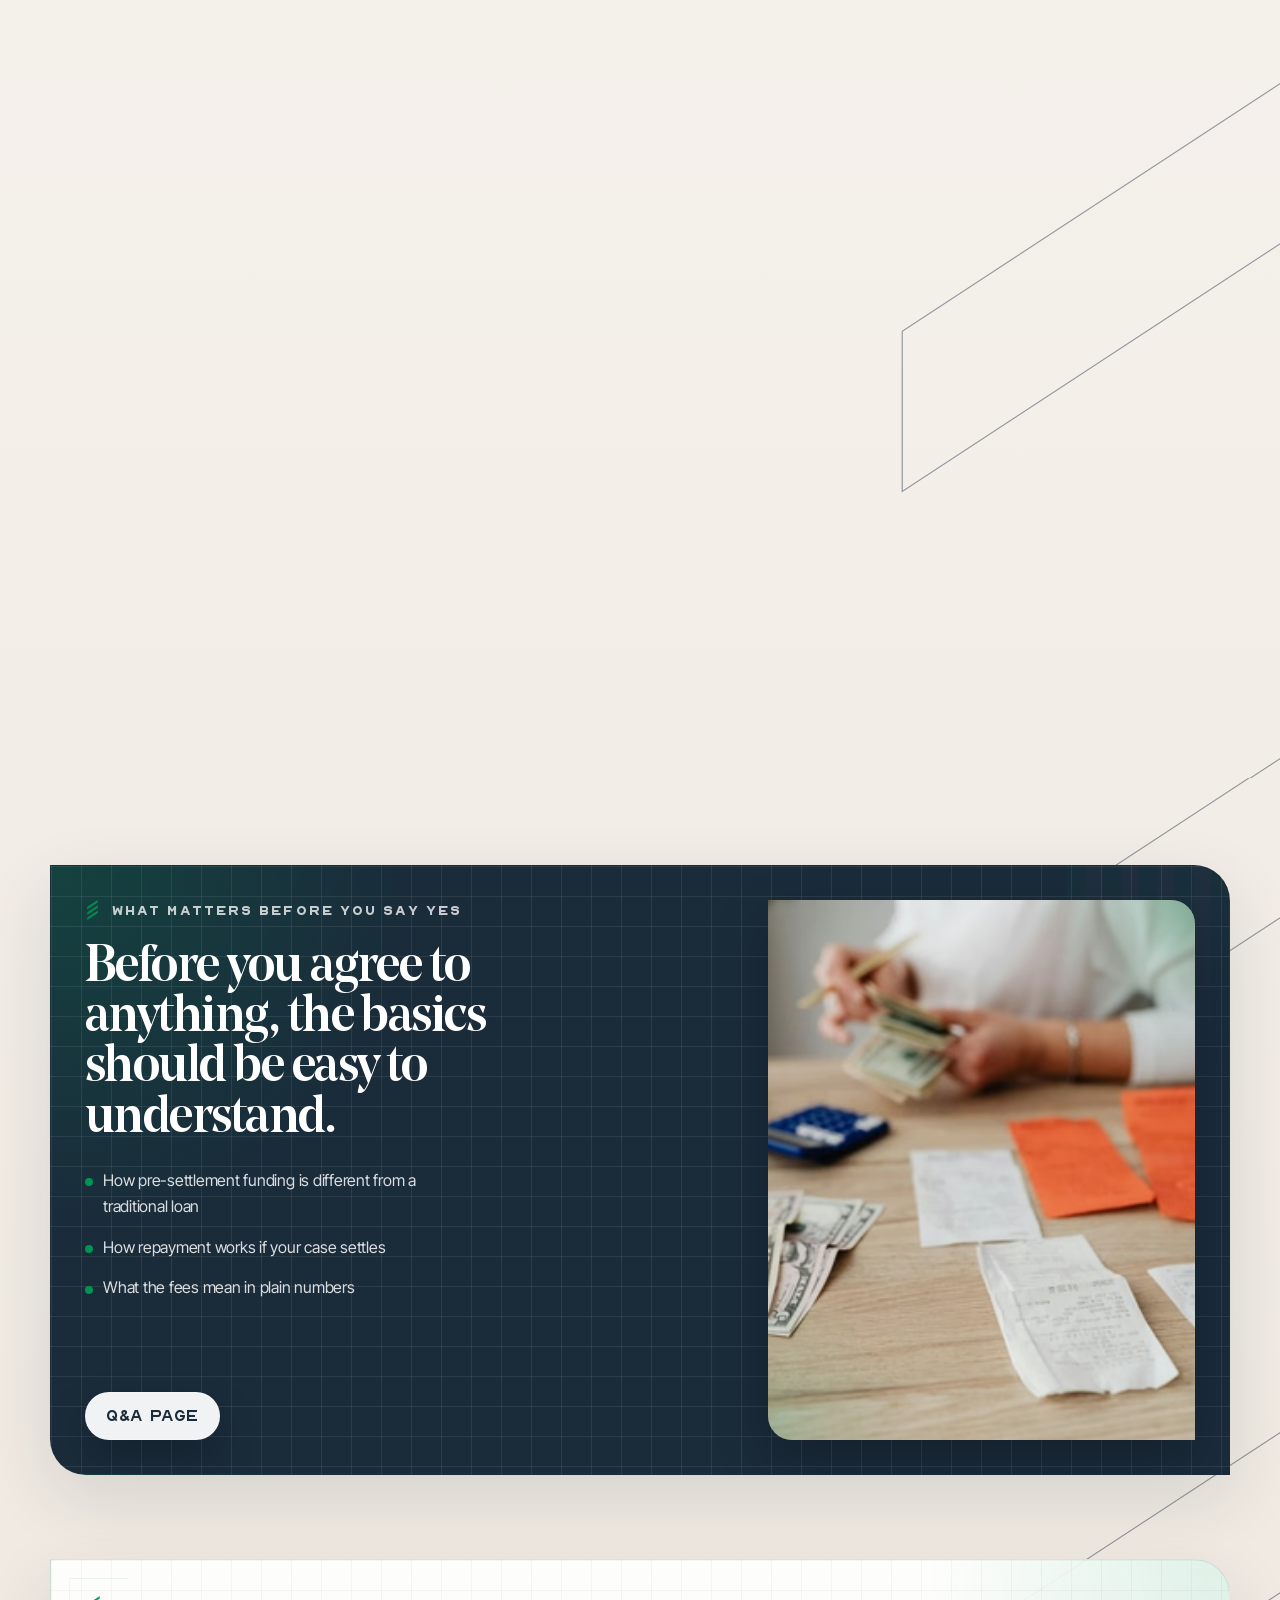
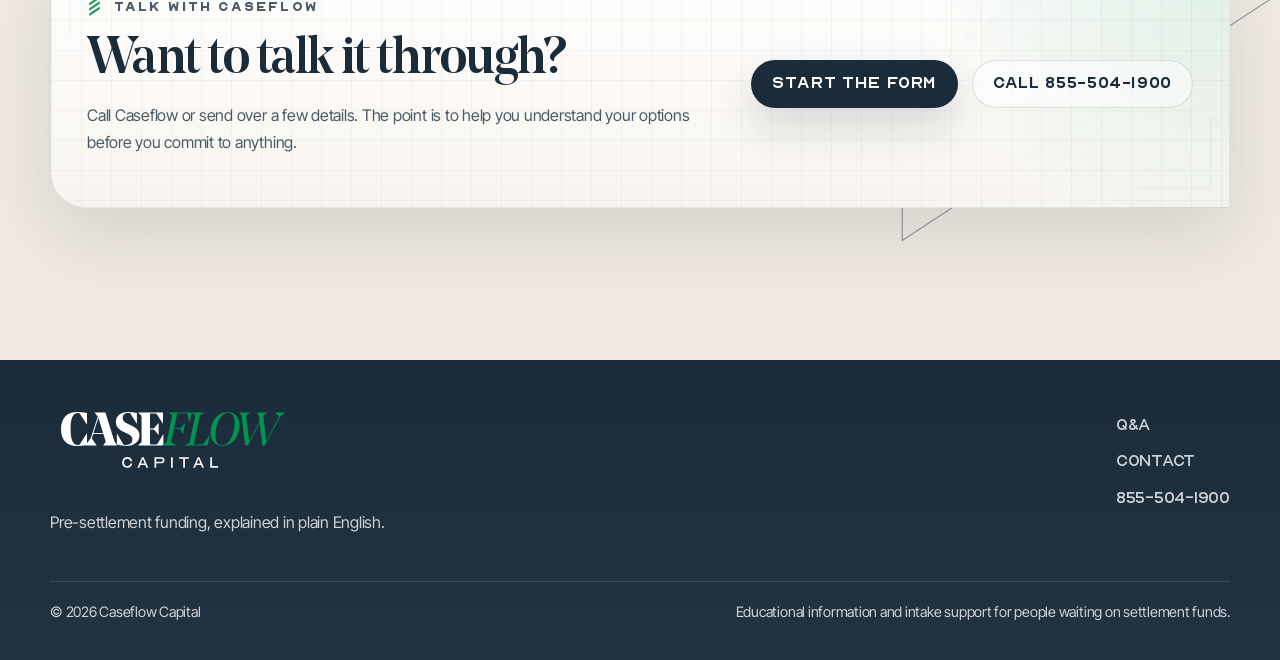
==== commit 7593d870: "Fix hero LCP measurement" ====
--- a/index.html
+++ b/index.html
@@ -12,8 +12,8 @@
     <script>
       document.documentElement.classList.add("js");
     </script>
-    <link rel="preload" href="assets/fonts/inter-tight-400.ttf" as="font" type="font/ttf" crossorigin>
-    <link rel="preload" href="assets/fonts/noe-display-medium.ttf" as="font" type="font/ttf" crossorigin>
+    <link rel="preload" href="assets/fonts/noe-display-bold.ttf" as="font" type="font/ttf" crossorigin>
+    <link rel="preload" href="assets/fonts/noe-display-regular-italic.ttf" as="font" type="font/ttf" crossorigin>
     <link rel="preload" href="assets/fonts/nord-regular.woff2" as="font" type="font/woff2" crossorigin>
     <link rel="stylesheet" href="assets/css/style.css">
   </head>
@@ -52,7 +52,7 @@
           </div>
           <div class="container hero-grid">
             <div class="hero-copy">
-              <p class="eyebrow eyebrow-mark" data-animate="fade-up">Funding that moves at the speed of life.</p>
+              <p class="eyebrow eyebrow-mark" data-animate="fade-up">Funding that moves at the speed of life</p>
               <h1 data-animate="reveal">
                 <span class="hero-headline-strong">Cases take time.</span>
                 <span class="hero-headline-italic">Bills don't.</span>
--- a/assets/css/style.css
+++ b/assets/css/style.css
@@ -912,7 +912,13 @@
 }
 
 .hero-copy h1 {
-  animation: hero-load-right-strong 1800ms var(--hero-load-ease) 560ms both;
+  animation: none;
+}
+
+.js .hero-copy h1[data-animate] {
+  opacity: 1;
+  transform: none;
+  transition: none;
 }
 
 /* Soft radial halo behind the hero copy so the headline and paragraph rest
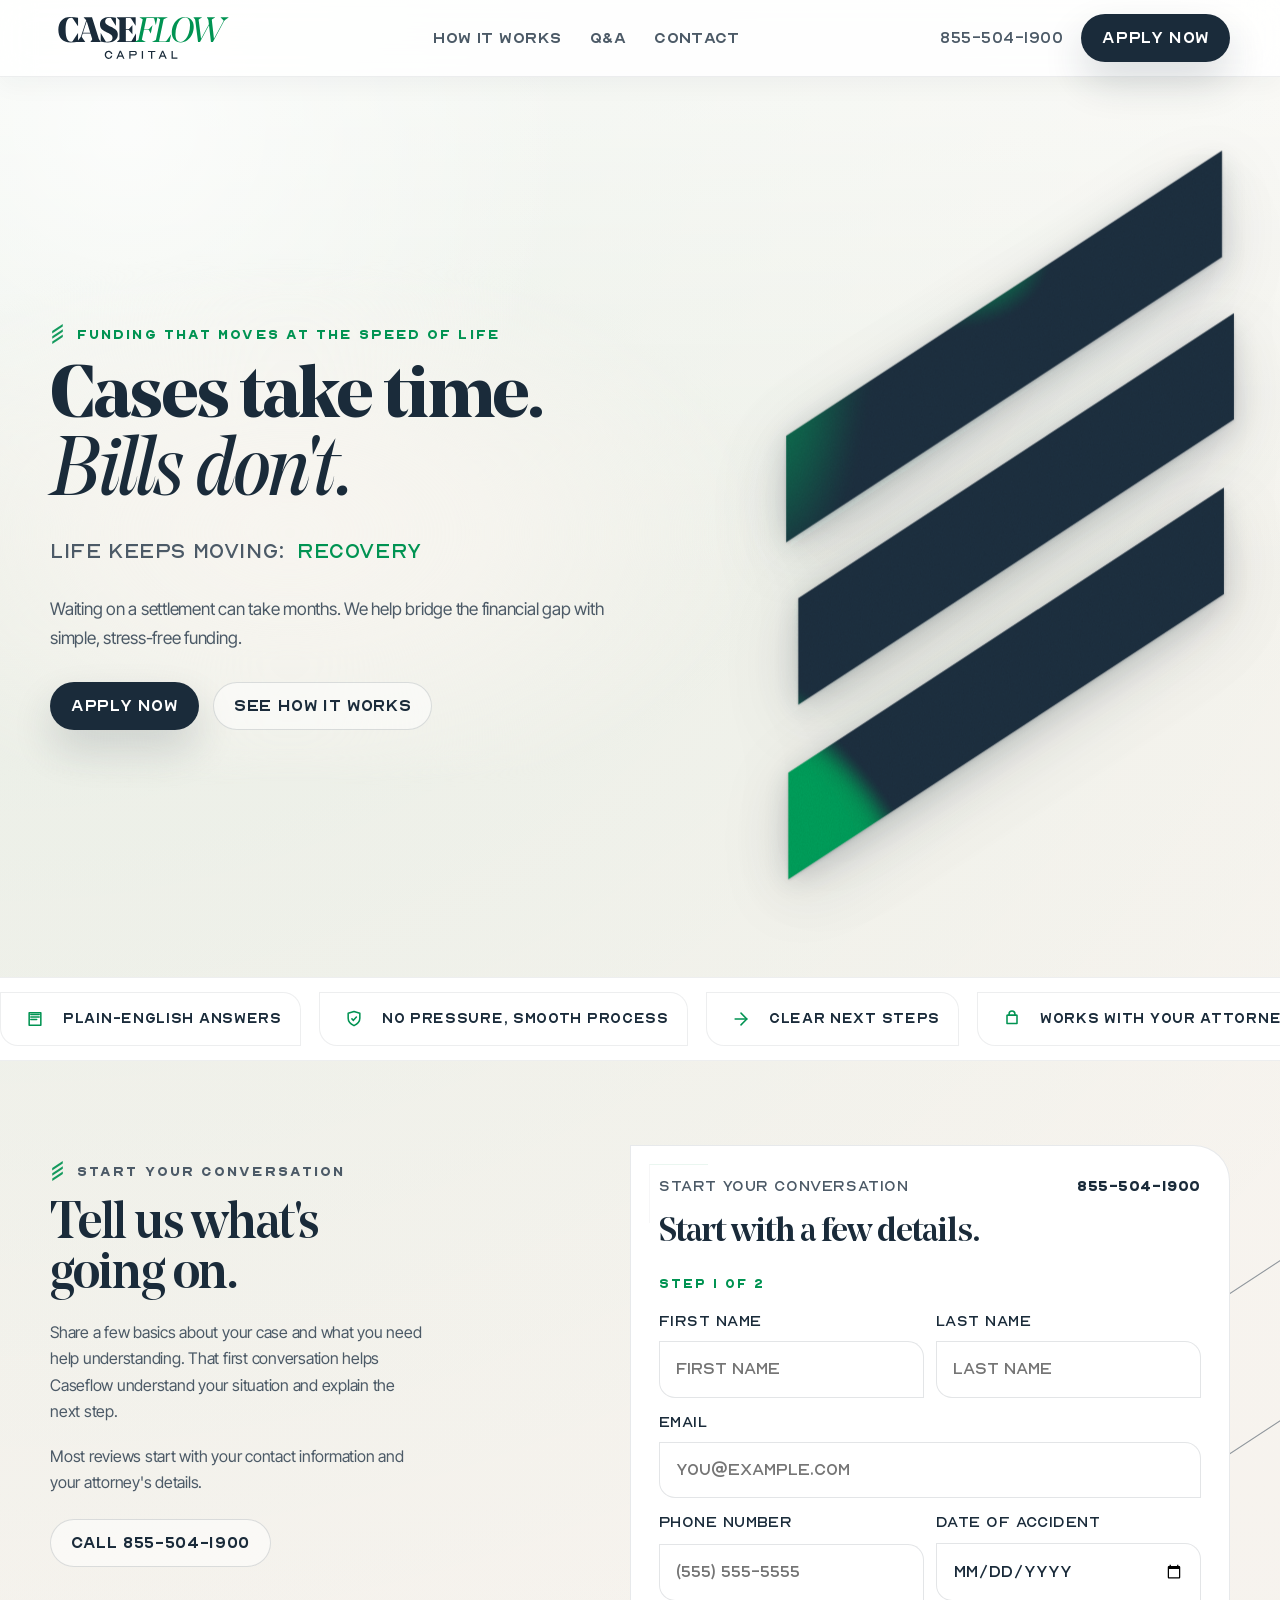
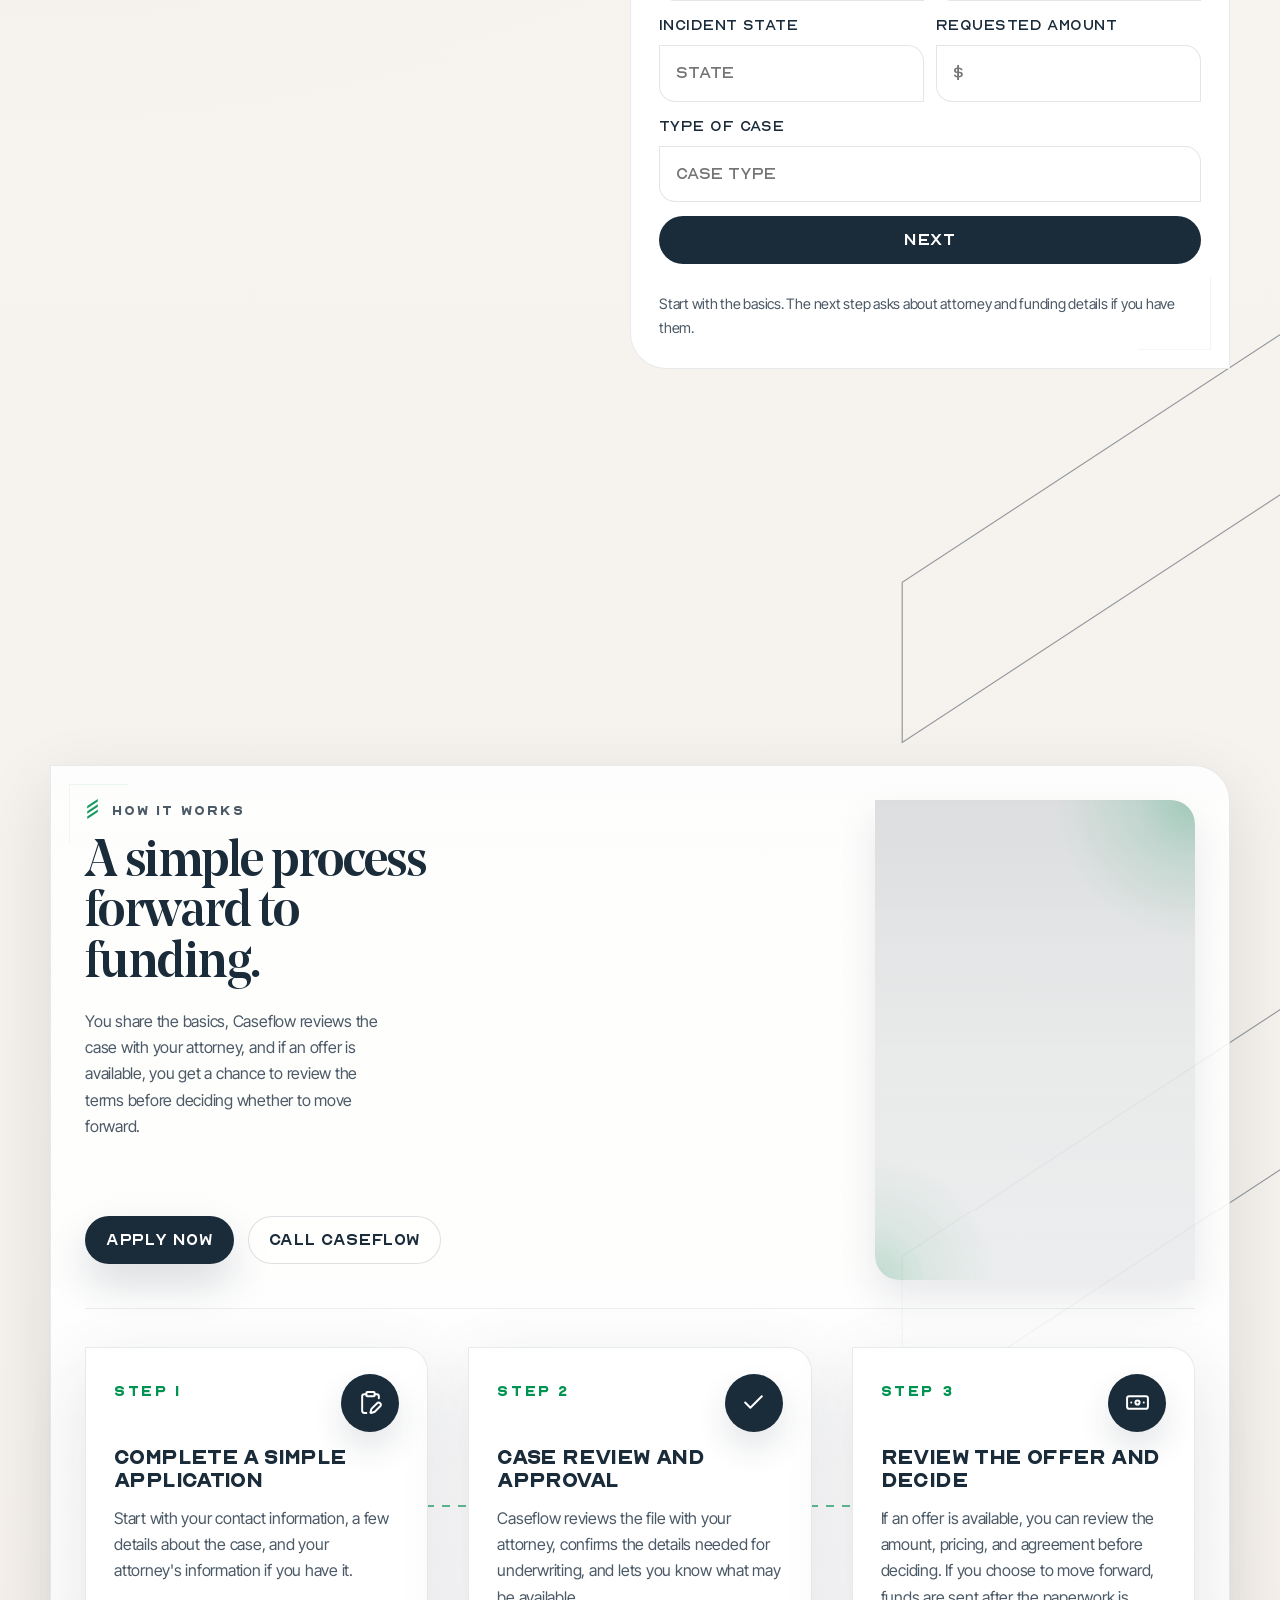
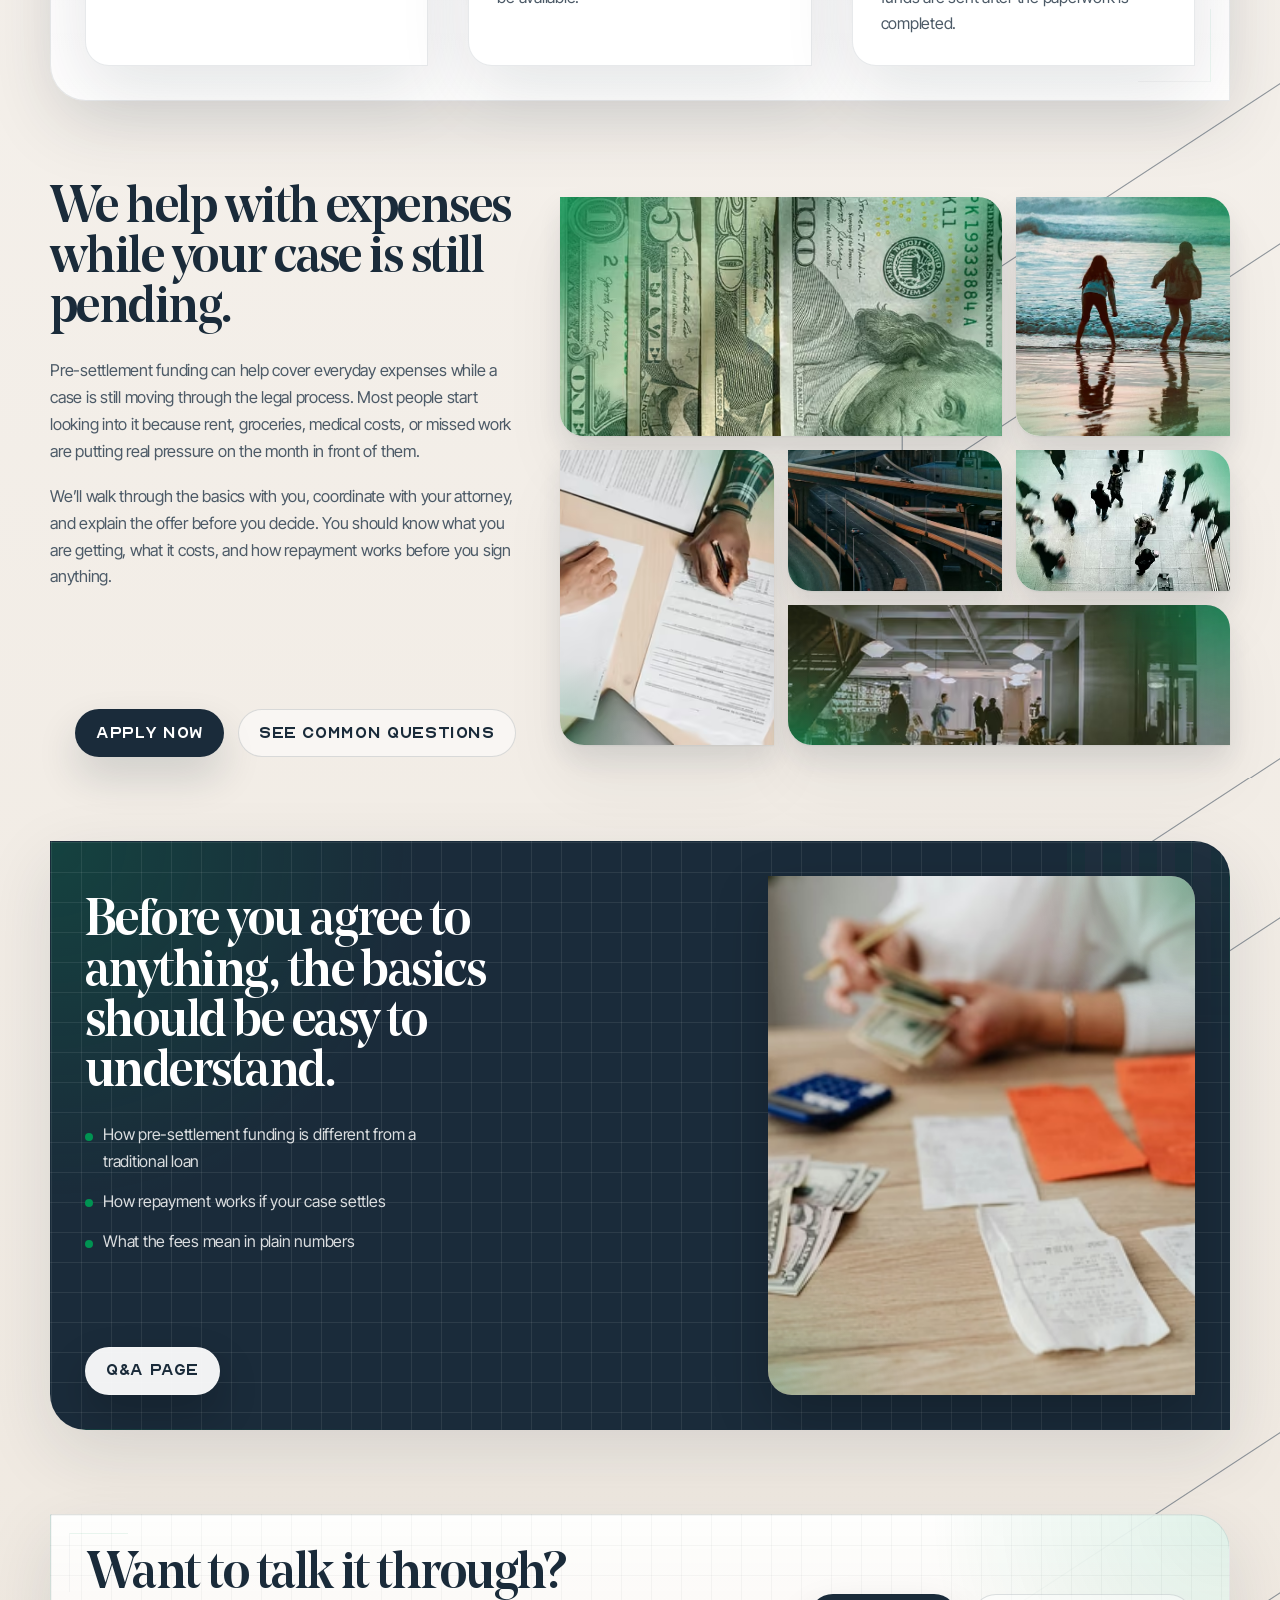
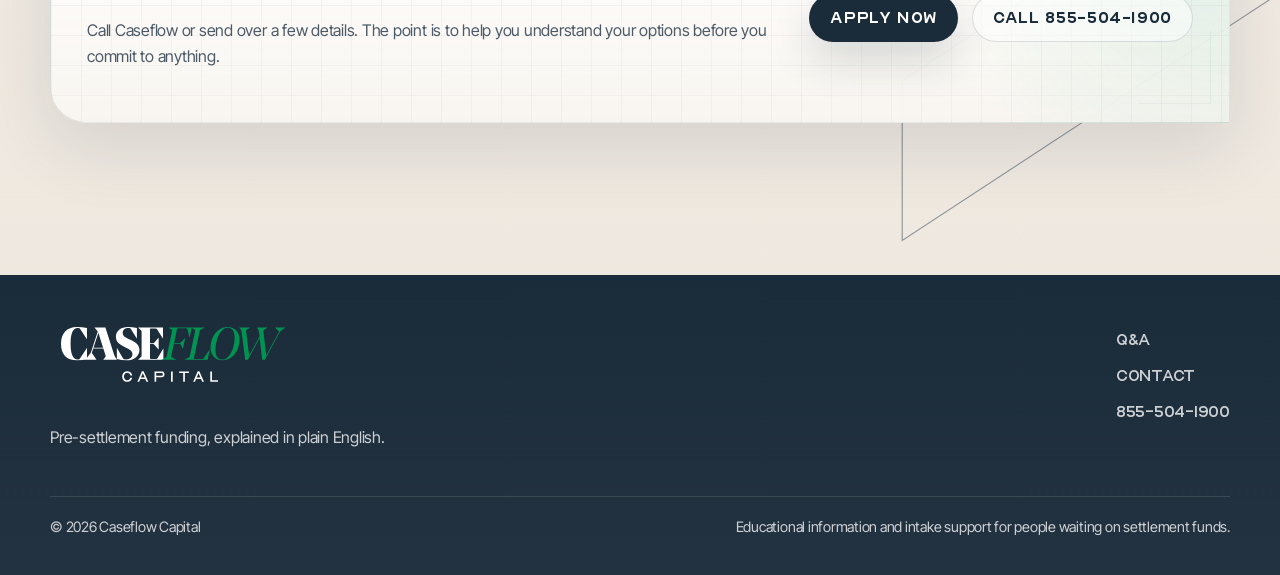
==== commit 25ba3c69: "Polish mobile and intake experience" ====
--- a/index.html
+++ b/index.html
@@ -40,7 +40,7 @@
 
           <div class="header-actions">
             <a class="header-phone" href="tel:8555041900">855-504-1900</a>
-            <a class="button button-primary" href="#intake">Get started</a>
+            <a class="button button-primary" href="#intake">Apply Now</a>
           </div>
         </div>
       </header>
@@ -78,7 +78,7 @@
               </p>
 
               <div class="hero-actions" data-animate="fade-up">
-                <a class="button button-primary" href="#intake">Request a call</a>
+                <a class="button button-primary" href="#intake">Apply Now</a>
                 <a class="button button-secondary" href="#how-it-works">See how it works</a>
               </div>
 
@@ -515,7 +515,6 @@
         <section class="section section-story">
           <div class="container story-grid">
             <div class="story-copy" data-animate="fade-up">
-              <p class="eyebrow eyebrow-mark">What this is</p>
               <h2>We help with expenses while your case is still pending.</h2>
               <p>
                 Pre-settlement funding can help cover everyday expenses while a case is still moving through the legal
@@ -527,7 +526,7 @@
                 decide. You should know what you are getting, what it costs, and how repayment works before you sign anything.
               </p>
               <div class="story-actions">
-                <a class="button button-primary" href="#intake">Request a call</a>
+                <a class="button button-primary" href="#intake">Apply Now</a>
                 <a class="button button-secondary" href="pages/faq/index.html">See common questions</a>
               </div>
             </div>
@@ -605,14 +604,14 @@
                   <div class="process-copy-stack">
                     <div class="process-copy-main">
                       <p class="eyebrow eyebrow-mark">How it works</p>
-                      <h2>A simple process from first call to funding.</h2>
+                      <h2>A simple process forward to funding.</h2>
                       <p>
                         You share the basics, Caseflow reviews the case with your attorney, and if an offer is available,
                         you get a chance to review the terms before deciding whether to move forward.
                       </p>
                     </div>
                     <div class="process-actions">
-                      <a class="button button-primary" href="#intake">Start the form</a>
+                      <a class="button button-primary" href="#intake">Apply Now</a>
                       <a class="button button-secondary" href="tel:8555041900">Call Caseflow</a>
                     </div>
                   </div>
@@ -743,36 +742,96 @@
 
               <h2>Start with a few details.</h2>
 
-              <form class="intake-form" id="intake-form">
-                <label>
-                  Full name
-                  <input type="text" name="name" placeholder="Your name">
-                </label>
-                <label>
-                  Phone number
-                  <input type="tel" name="phone" placeholder="(555) 555-5555">
-                </label>
-                <label>
-                  Email
-                  <input type="email" name="email" placeholder="you@example.com">
-                </label>
-                <label>
-                  What would help most right now?
-                  <select name="priority">
-                    <option value="">Select one</option>
-                    <option>Understanding my options</option>
-                    <option>Speaking with someone quickly</option>
-                    <option>General information about the process</option>
-                    <option>Support for a current application</option>
-                  </select>
-                </label>
-                <label>
-                  Short note
-                  <textarea name="message" rows="4" placeholder="Share a little about your situation."></textarea>
-                </label>
-                <button class="button button-primary button-block" type="submit">Review next steps</button>
+              <form class="intake-form intake-form-paginated" id="intake-form" data-active-page="0">
+                <div class="intake-form-status" aria-live="polite">
+                  <span>Step <strong data-form-step-current>1</strong> of 2</span>
+                </div>
+                <div class="intake-form-window">
+                  <div class="intake-form-track">
+                    <div class="intake-form-page is-active" data-form-page="0">
+                      <div class="form-field-grid">
+                        <label class="form-field">
+                          First name
+                          <input type="text" name="first_name" placeholder="First name" autocomplete="given-name" autocapitalize="words" maxlength="80" required>
+                        </label>
+                        <label class="form-field">
+                          Last name
+                          <input type="text" name="last_name" placeholder="Last name" autocomplete="family-name" autocapitalize="words" maxlength="80" required>
+                        </label>
+                        <label class="form-field form-field-full">
+                          Email
+                          <input type="email" name="email" placeholder="you@example.com" autocomplete="email" maxlength="120" required>
+                        </label>
+                        <label class="form-field">
+                          Phone number
+                          <input type="tel" name="phone" placeholder="(555) 555-5555" autocomplete="tel" inputmode="tel" pattern="[0-9()+ .-]{7,24}" maxlength="24" required>
+                        </label>
+                        <label class="form-field">
+                          Date of accident
+                          <input type="date" name="accident_date" required>
+                        </label>
+                        <label class="form-field">
+                          Incident state
+                          <input type="text" name="incident_state" placeholder="State" autocomplete="address-level1" autocapitalize="words" maxlength="40" required>
+                        </label>
+                        <label class="form-field">
+                          Requested amount
+                          <input type="text" name="requested_amount" placeholder="$" inputmode="decimal" pattern="[$0-9, .]{1,32}" maxlength="32" required>
+                        </label>
+                        <label class="form-field form-field-full">
+                          Type of case
+                          <input type="text" name="case_type" placeholder="Case type" autocapitalize="words" maxlength="120" required>
+                        </label>
+                      </div>
+                      <div class="form-page-actions">
+                        <button class="button button-primary button-block" type="button" data-form-next>Next</button>
+                      </div>
+                    </div>
+
+                    <div class="intake-form-page" data-form-page="1" aria-hidden="true">
+                      <div class="form-field-grid">
+                        <label class="form-field form-field-full">
+                          Are you currently working with an attorney?
+                          <select name="has_attorney" data-conditional-toggle="attorney_name" required>
+                            <option value="">Select one</option>
+                            <option value="yes">Yes</option>
+                            <option value="no">No</option>
+                          </select>
+                        </label>
+                        <label class="form-field form-field-full conditional-field" data-conditional-field="attorney_name" hidden>
+                          Attorney's name
+                          <input type="text" name="attorney_name" placeholder="Attorney or firm name" autocapitalize="words" maxlength="120" disabled>
+                        </label>
+                        <label class="form-field">
+                          Has your case settled?
+                          <select name="case_settled" required>
+                            <option value="">Select one</option>
+                            <option value="yes">Yes</option>
+                            <option value="no">No</option>
+                          </select>
+                        </label>
+                        <label class="form-field form-field-full">
+                          Have you received prior funding for this case?
+                          <select name="prior_funding" data-conditional-toggle="prior_funding_provider" required>
+                            <option value="">Select one</option>
+                            <option value="yes">Yes</option>
+                            <option value="no">No</option>
+                          </select>
+                        </label>
+                        <label class="form-field form-field-full conditional-field" data-conditional-field="prior_funding_provider" hidden>
+                          What capital provider did you use?
+                          <input type="text" name="prior_funding_provider" placeholder="Provider name" autocapitalize="words" maxlength="120" disabled>
+                        </label>
+                      </div>
+                      <div class="form-page-actions">
+                        <button class="button button-secondary" type="button" data-form-back>Back</button>
+                        <button class="button button-primary" type="submit">Apply Now</button>
+                      </div>
+                    </div>
+                  </div>
+                </div>
                 <p class="form-note" id="form-note" aria-live="polite">
-                  A short review usually starts with your basic contact information and the attorney handling your case.
+                  Start with the basics. The next step asks about attorney and funding details if you have them.
                 </p>
               </form>
             </div>
@@ -782,7 +841,6 @@
         <section class="section section-split">
           <div class="container">
             <div class="split-panel split-panel-dark split-panel-focus" data-animate="fade-up">
-              <p class="eyebrow eyebrow-mark">What matters before you say yes</p>
               <h2>Before you agree to anything, the basics should be easy to understand.</h2>
               <ul class="feature-list">
                 <li>How pre-settlement funding is different from a traditional loan</li>
@@ -806,7 +864,6 @@
         <section class="section section-cta">
           <div class="container cta-card frame-accent" data-animate="fade-up">
             <div>
-              <p class="eyebrow eyebrow-mark">Talk with Caseflow</p>
               <h2>Want to talk it through?</h2>
               <p>
                 Call Caseflow or send over a few details. The point is to help you understand your options before you
@@ -814,7 +871,7 @@
               </p>
             </div>
             <div class="cta-actions">
-              <a class="button button-primary" href="#intake">Start the form</a>
+              <a class="button button-primary" href="#intake">Apply Now</a>
               <a class="button button-secondary" href="tel:8555041900">Call 855-504-1900</a>
             </div>
           </div>
--- a/assets/css/style.css
+++ b/assets/css/style.css
@@ -191,6 +191,12 @@
   box-shadow: 0 8px 24px rgba(26, 43, 58, 0.04);
 }
 
+.is-safari .site-header {
+  -webkit-backdrop-filter: none;
+  backdrop-filter: none;
+  background: rgba(255, 255, 255, 0.94);
+}
+
 .header-inner {
   display: grid;
   grid-template-columns: auto 1fr auto;
@@ -445,6 +451,14 @@
   opacity: 0.28;
   transform-origin: center;
   animation: hero-dot-wave 18s ease-in-out infinite alternate;
+}
+
+.is-safari .hero-backdrop::after {
+  -webkit-mask-image: none;
+  mask-image: none;
+  animation: none;
+  opacity: 0.14;
+  transform: none;
 }
 
 @supports ((mask-image: radial-gradient(white, transparent)) or (-webkit-mask-image: radial-gradient(white, transparent))) {
@@ -1025,7 +1039,7 @@
   margin: 20px 0 0;
   color: var(--text-soft);
   font-family: "Nord", "Helvetica Neue", sans-serif;
-  font-size: 1rem;
+  font-size: clamp(1.12rem, 1.55vw, 1.38rem);
   letter-spacing: 0.03em;
   text-transform: uppercase;
   animation: hero-load-left 1600ms var(--hero-load-ease) 760ms both;
@@ -1153,6 +1167,13 @@
 .hero-panel {
   padding: 28px;
   border-radius: var(--cut-radius-lg);
+  background: #fff;
+  box-shadow: none;
+}
+
+.intake-form .button,
+.intake-form .button:hover {
+  box-shadow: none;
 }
 
 .frame-accent::before,
@@ -1246,7 +1267,64 @@
   margin-top: 24px;
 }
 
-.intake-form label {
+.intake-form-status {
+  display: flex;
+  justify-content: space-between;
+  color: var(--green);
+  font-family: "Nord", "Helvetica Neue", sans-serif;
+  font-size: 0.78rem;
+  font-weight: 700;
+  letter-spacing: 0.16em;
+  text-transform: uppercase;
+}
+
+.intake-form-window {
+  overflow: hidden;
+}
+
+.intake-form-track {
+  display: flex;
+  align-items: stretch;
+  transform: translate3d(calc(var(--active-page, 0) * -100%), 0, 0);
+  transition: transform 620ms cubic-bezier(0.2, 0.72, 0.18, 1);
+  will-change: transform;
+}
+
+.intake-form-page {
+  flex: 0 0 100%;
+  display: grid;
+  grid-template-rows: minmax(0, 1fr) auto;
+  gap: 14px;
+}
+
+.form-field-grid {
+  display: grid;
+  grid-template-columns: repeat(2, minmax(0, 1fr));
+  align-content: start;
+  gap: 12px;
+}
+
+.form-field-full {
+  grid-column: 1 / -1;
+}
+
+.form-page-actions {
+  display: flex;
+  align-self: end;
+  gap: 12px;
+}
+
+.form-page-actions .button {
+  flex: 1;
+  white-space: nowrap;
+}
+
+.conditional-field[hidden] {
+  display: none;
+}
+
+.intake-form label,
+.form-field {
   display: grid;
   gap: 8px;
   font-family: "Nord", "Helvetica Neue", sans-serif;
@@ -1269,6 +1347,16 @@
   transition: border-color var(--transition), box-shadow var(--transition);
 }
 
+.intake-form select {
+  appearance: none;
+  -webkit-appearance: none;
+  padding-right: 52px;
+  background-image: url("data:image/svg+xml,%3Csvg xmlns='http://www.w3.org/2000/svg' width='28' height='28' viewBox='0 0 24 24' fill='none' stroke='%231A2B3A' stroke-width='2.35' stroke-linecap='round' stroke-linejoin='round'%3E%3Cpath d='m6 9 6 6 6-6'/%3E%3C/svg%3E");
+  background-position: right 18px center;
+  background-repeat: no-repeat;
+  background-size: 24px 24px;
+}
+
 .intake-form input:focus,
 .intake-form select:focus,
 .intake-form textarea:focus {
@@ -1292,6 +1380,10 @@
    that hosts the chevron rail), so the rule now targets that parent. */
 main > .section + .section,
 .content-rail-host > .section + .section {
+  padding-top: 0;
+}
+
+.content-rail-host > .section {
   padding-top: 0;
 }
 
@@ -1472,6 +1564,8 @@
    media-query breakpoints. */
 .content-rail-host {
   position: relative;
+  display: flex;
+  flex-direction: column;
   isolation: isolate;
   /* Horizontal-only clip: the rail is wider than the gutter on most
      desktops so we still need to prevent horizontal scrollbars, but
@@ -1480,6 +1574,31 @@
      (The rail bottoms out at -68px, exactly where the navy footer
      begins — see `.site-footer { margin-top: 68px }`.) */
   overflow-x: clip;
+}
+
+.content-rail-host > .section.section-intake {
+  order: 1;
+  padding-top: var(--section-space);
+}
+
+.content-rail-host > .section-band {
+  order: 2;
+}
+
+.content-rail-host > #how-it-works {
+  order: 3;
+}
+
+.content-rail-host > .section-story {
+  order: 4;
+}
+
+.content-rail-host > .section-split {
+  order: 5;
+}
+
+.content-rail-host > .section-cta {
+  order: 6;
 }
 
 .chevron-rail {
@@ -2139,7 +2258,7 @@
   padding-top: 6px;
   color: var(--green);
   font-family: "Nord", "Helvetica Neue", sans-serif;
-  font-size: 0.76rem;
+  font-size: clamp(0.9rem, 0.95vw, 1rem);
   font-weight: 700;
   letter-spacing: 0.18em;
   text-transform: uppercase;
@@ -2150,7 +2269,7 @@
 .page-card h3 {
   margin: 0 0 12px;
   font-family: "Nord", "Helvetica Neue", sans-serif;
-  font-size: 1.22rem;
+  font-size: clamp(1.28rem, 1.55vw, 1.5rem);
   font-weight: 600;
   line-height: 1.15;
   letter-spacing: -0.03em;
@@ -2546,11 +2665,11 @@
   transition: opacity var(--transition);
 }
 
-.faq-item[open]::before {
+.faq-item:not(.is-closing)[open]::before {
   opacity: 1;
 }
 
-.faq-item[open] {
+.faq-item:not(.is-closing)[open] {
   border-color: rgba(0, 147, 82, 0.18);
   box-shadow:
     0 1px 2px rgba(26, 43, 58, 0.04),
@@ -2599,7 +2718,7 @@
     color var(--transition);
 }
 
-.faq-item[open] summary::after {
+.faq-item:not(.is-closing)[open] summary::after {
   content: "-";
   transform: rotate(180deg);
   background: var(--navy);
@@ -2617,7 +2736,7 @@
     transform 420ms cubic-bezier(0.2, 0.7, 0.2, 1);
 }
 
-.faq-item[open] .faq-answer {
+.faq-item:not(.is-closing)[open] .faq-answer {
   height: auto;
   opacity: 1;
   transform: translateY(0);
@@ -2862,6 +2981,13 @@
     backdrop-filter: blur(16px);
   }
 
+  .is-safari .site-nav.is-open,
+  .is-safari .header-actions.is-open {
+    -webkit-backdrop-filter: none;
+    backdrop-filter: none;
+    background: rgba(255, 255, 255, 0.96);
+  }
+
   .site-nav.is-open {
     margin-top: 2px;
     border-bottom: 0;
@@ -3003,6 +3129,10 @@
   .intake-collage-grid {
     grid-template-rows: repeat(2, clamp(124px, 34vw, 176px));
     gap: 10px;
+  }
+
+  .form-field-grid {
+    grid-template-columns: 1fr;
   }
 
   .hero-rotator-line {
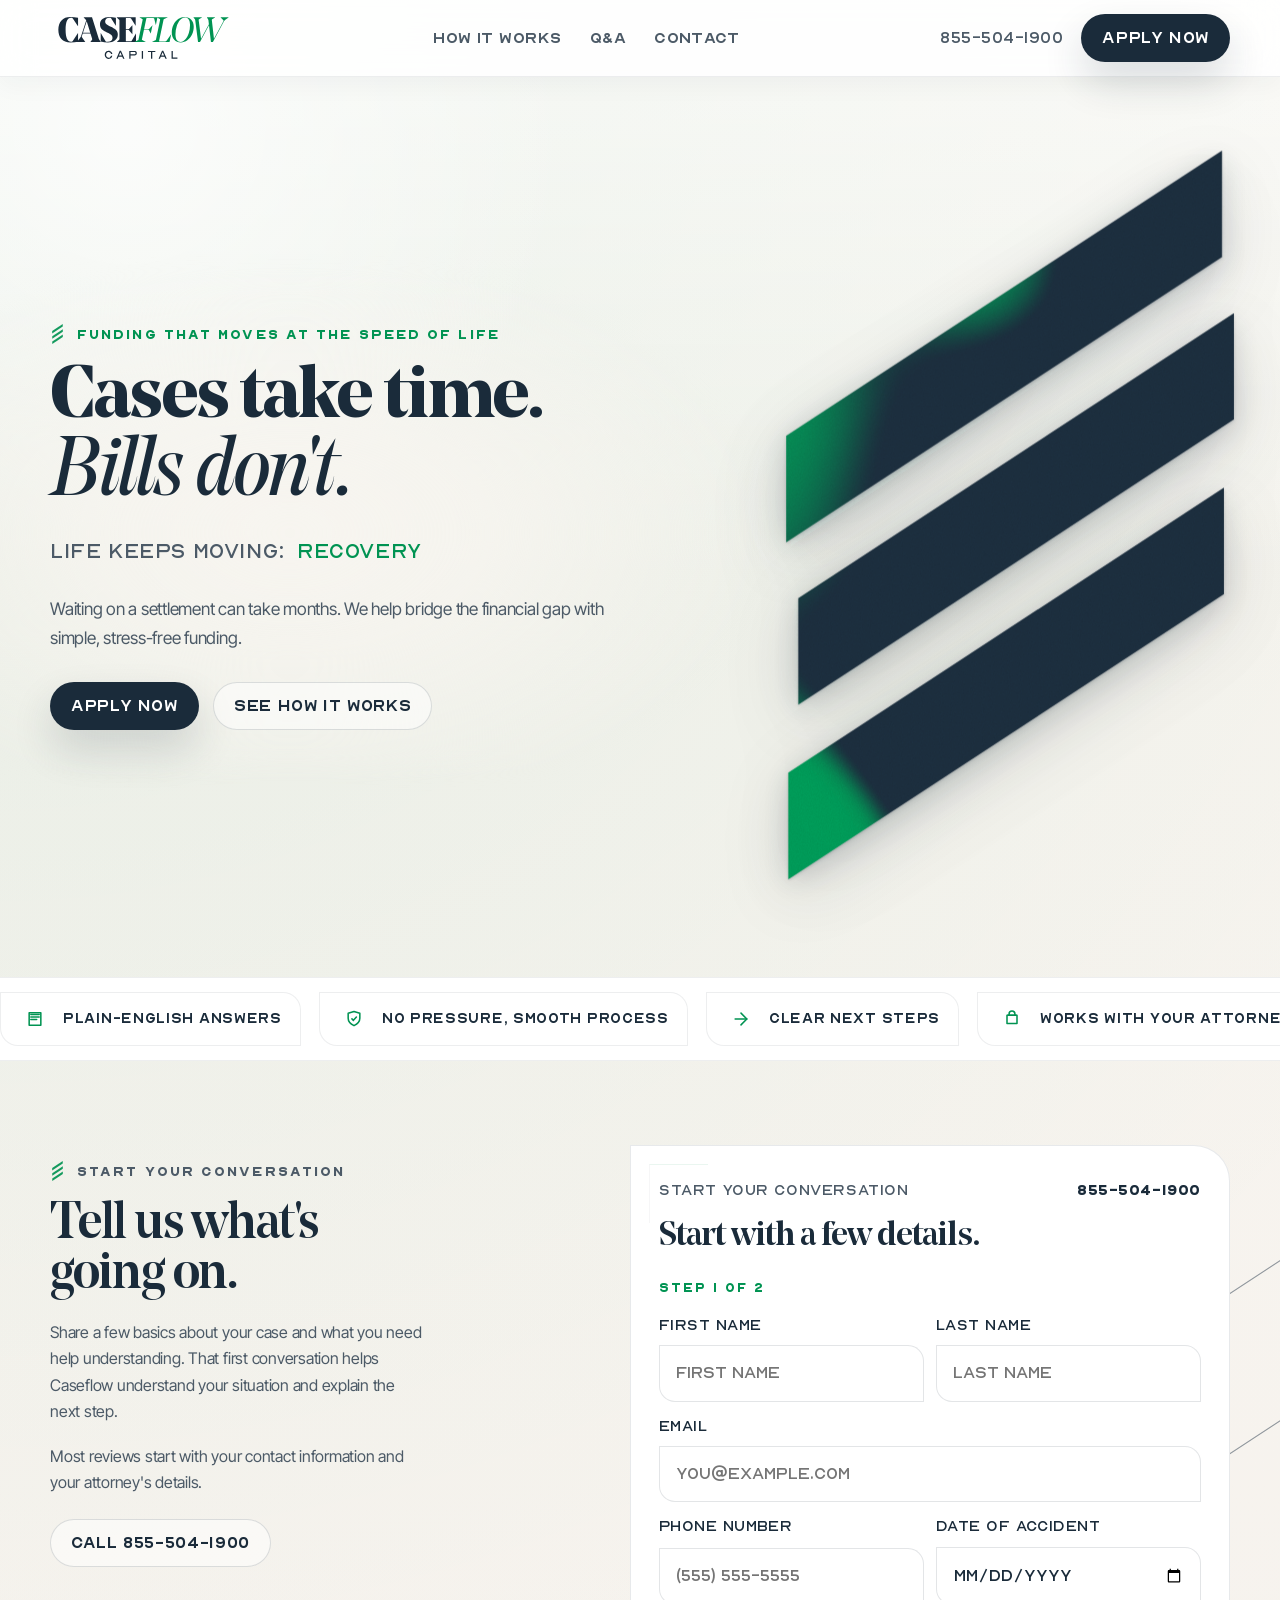
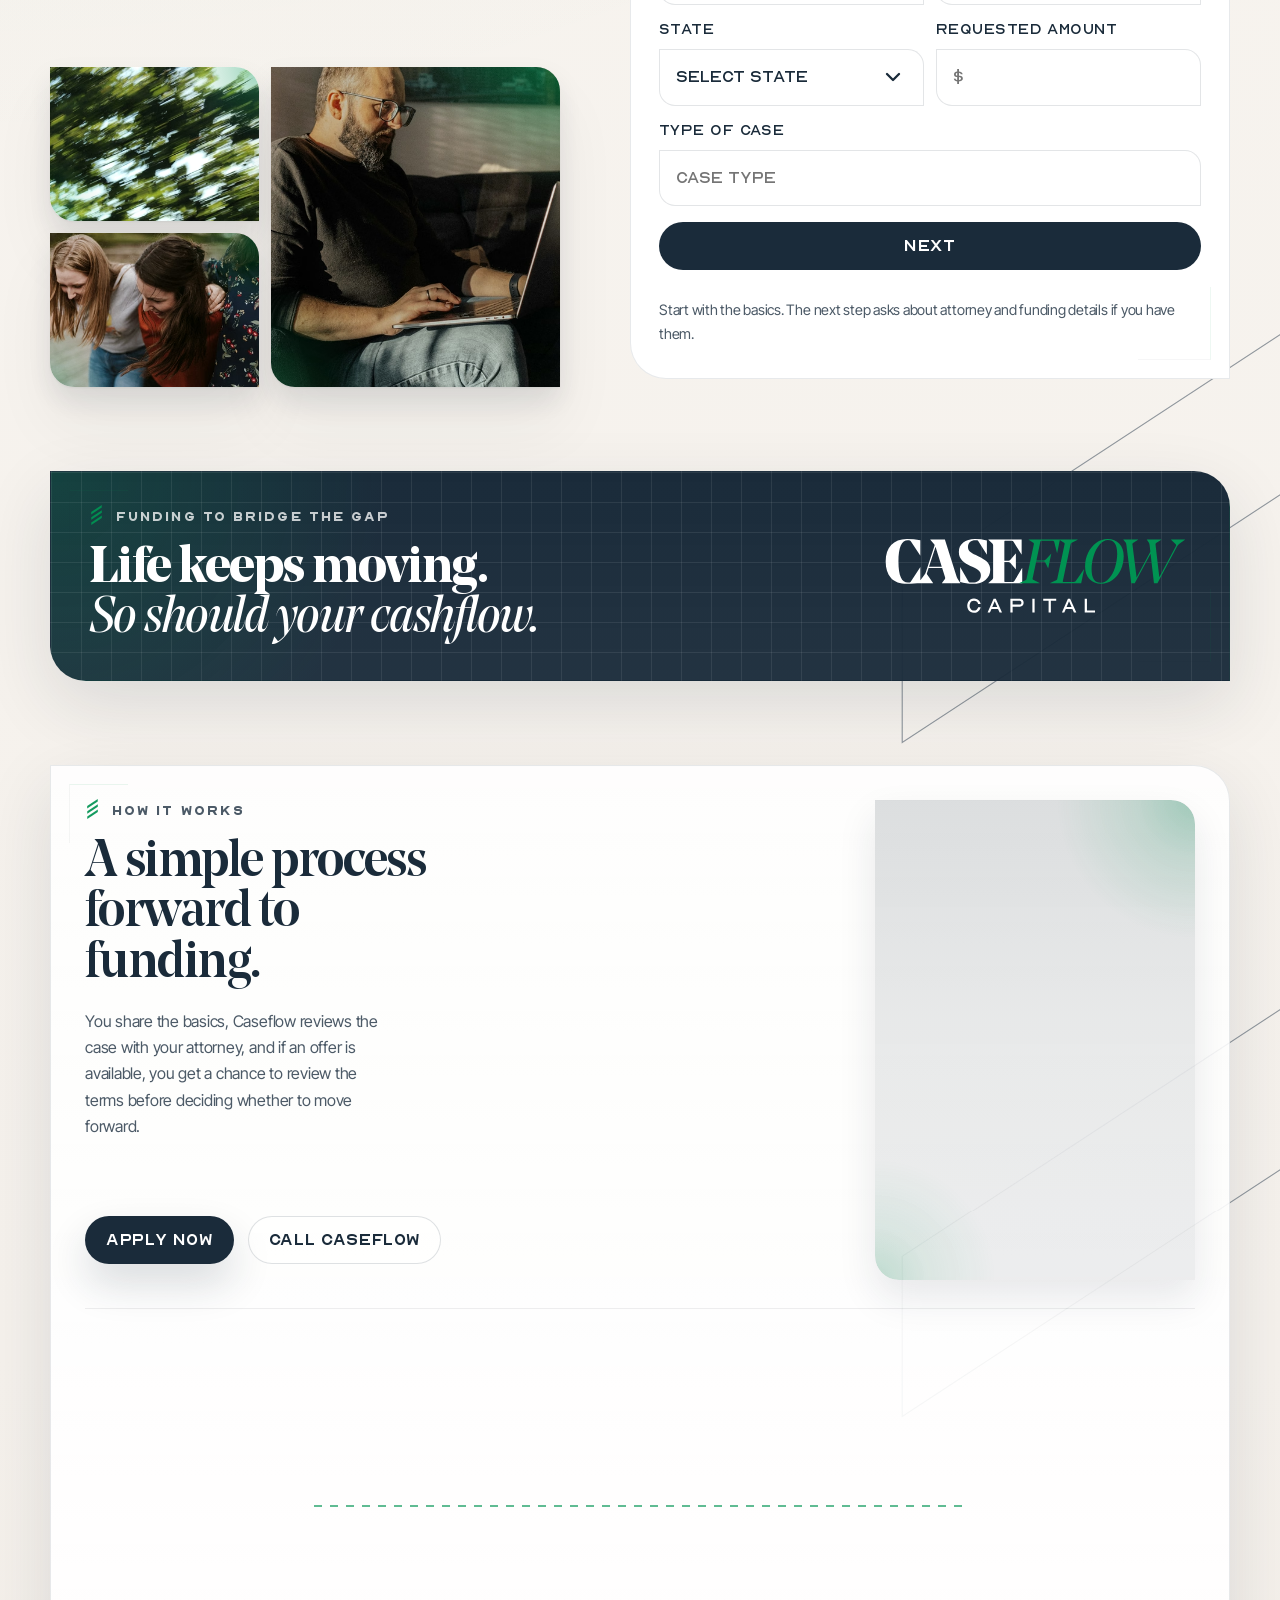
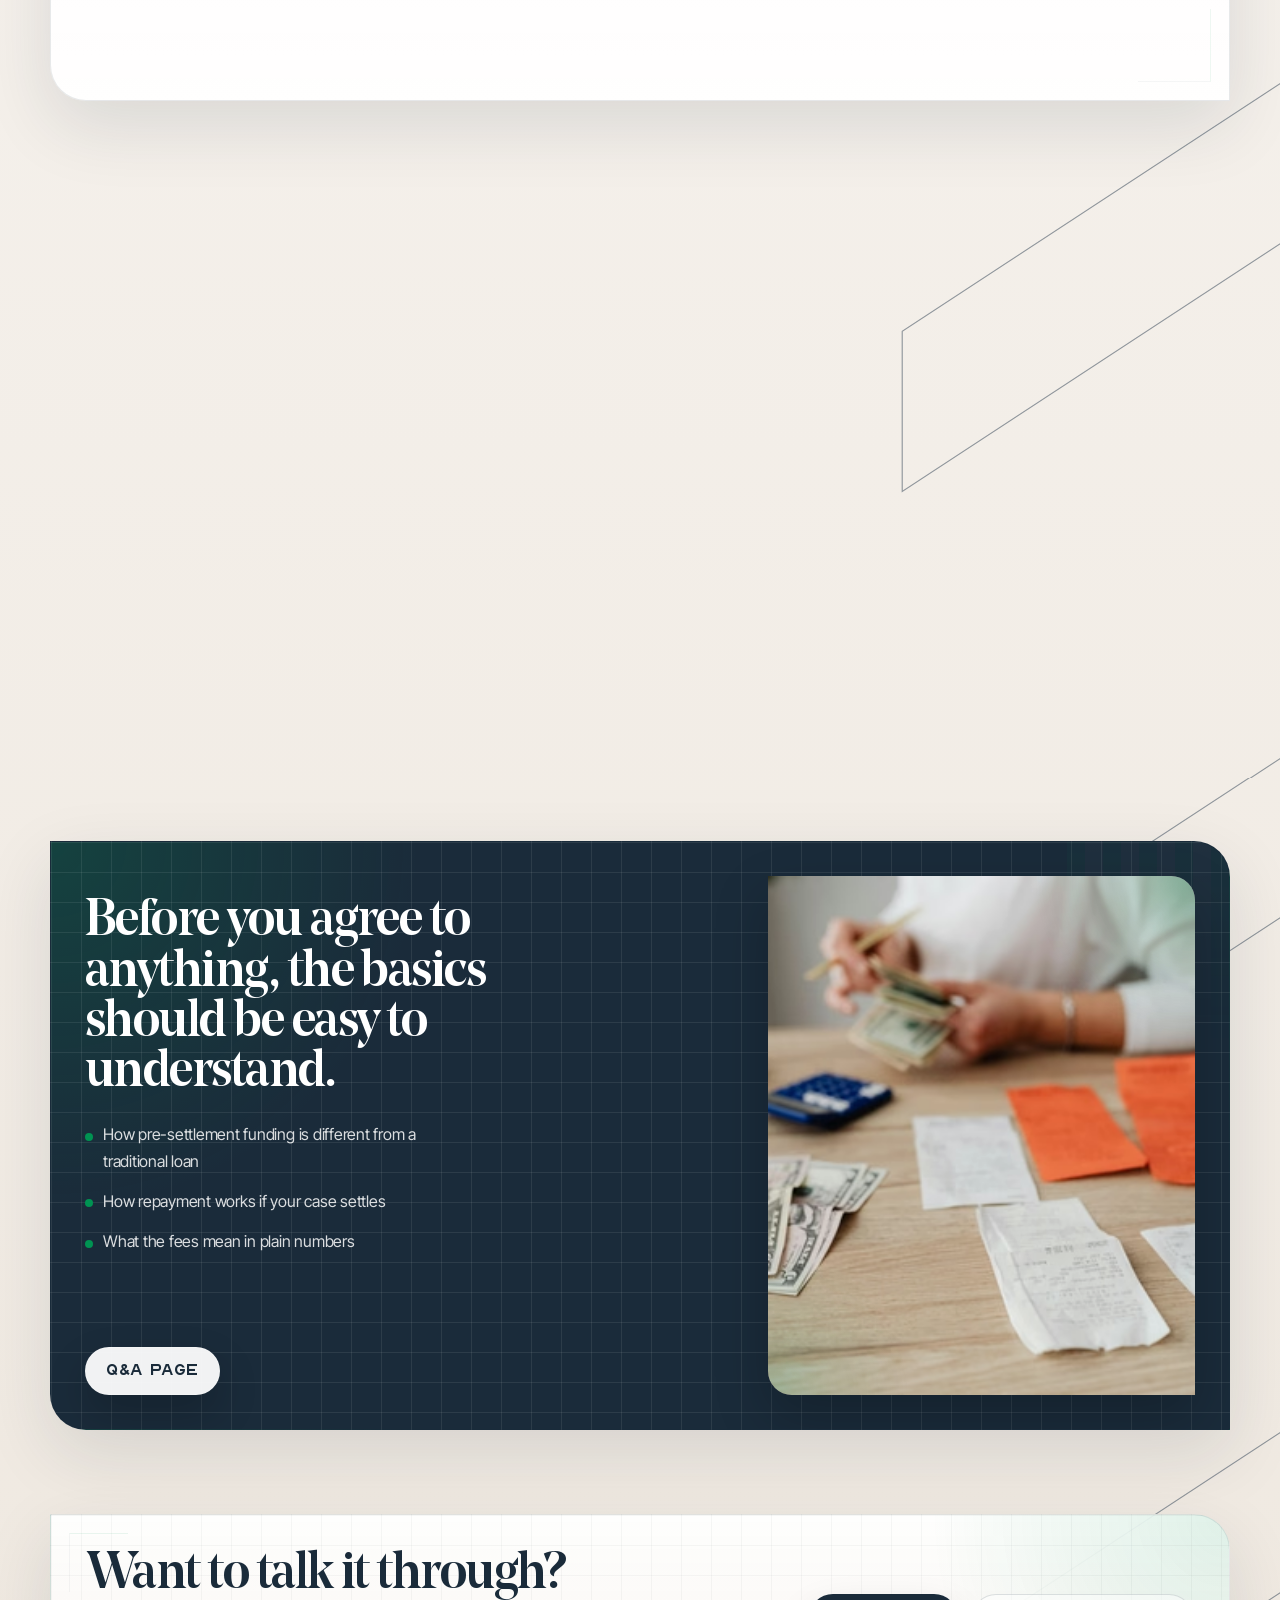
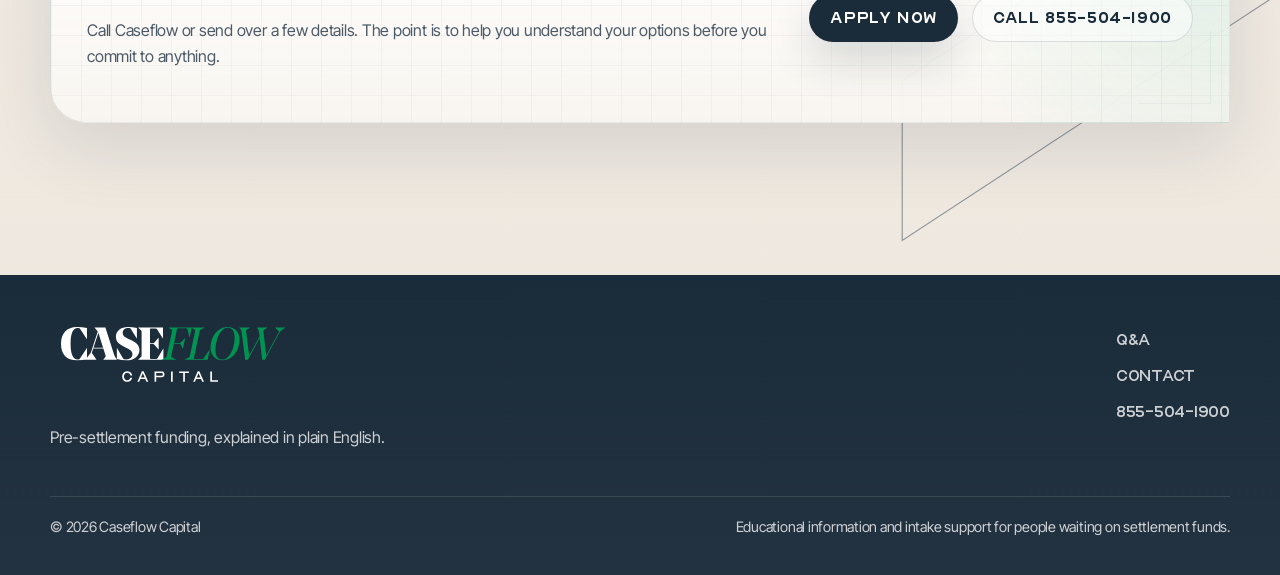
==== commit 37ebeaa2: "Update intake state fields" ====
--- a/index.html
+++ b/index.html
@@ -771,8 +771,10 @@
                           <input type="date" name="accident_date" required>
                         </label>
                         <label class="form-field">
-                          Incident state
-                          <input type="text" name="incident_state" placeholder="State" autocomplete="address-level1" autocapitalize="words" maxlength="40" required>
+                          State
+                          <select name="state" autocomplete="address-level1" data-state-picker required>
+                            <option value="">Select state</option>
+                          </select>
                         </label>
                         <label class="form-field">
                           Requested amount
@@ -790,6 +792,12 @@
 
                     <div class="intake-form-page" data-form-page="1" aria-hidden="true">
                       <div class="form-field-grid">
+                        <label class="form-field form-field-full">
+                          Incident State
+                          <select name="incident_state" data-state-picker required>
+                            <option value="">Select incident state</option>
+                          </select>
+                        </label>
                         <label class="form-field form-field-full">
                           Are you currently working with an attorney?
                           <select name="has_attorney" data-conditional-toggle="attorney_name" required>
@@ -802,7 +810,7 @@
                           Attorney's name
                           <input type="text" name="attorney_name" placeholder="Attorney or firm name" autocapitalize="words" maxlength="120" disabled>
                         </label>
-                        <label class="form-field">
+                        <label class="form-field form-field-full">
                           Has your case settled?
                           <select name="case_settled" required>
                             <option value="">Select one</option>
--- a/assets/css/style.css
+++ b/assets/css/style.css
@@ -1165,7 +1165,7 @@
 }
 
 .hero-panel {
-  padding: 28px;
+  padding: 32px 28px;
   border-radius: var(--cut-radius-lg);
   background: #fff;
   box-shadow: none;
@@ -1294,7 +1294,7 @@
   flex: 0 0 100%;
   display: grid;
   grid-template-rows: minmax(0, 1fr) auto;
-  gap: 14px;
+  gap: 16px;
 }
 
 .form-field-grid {
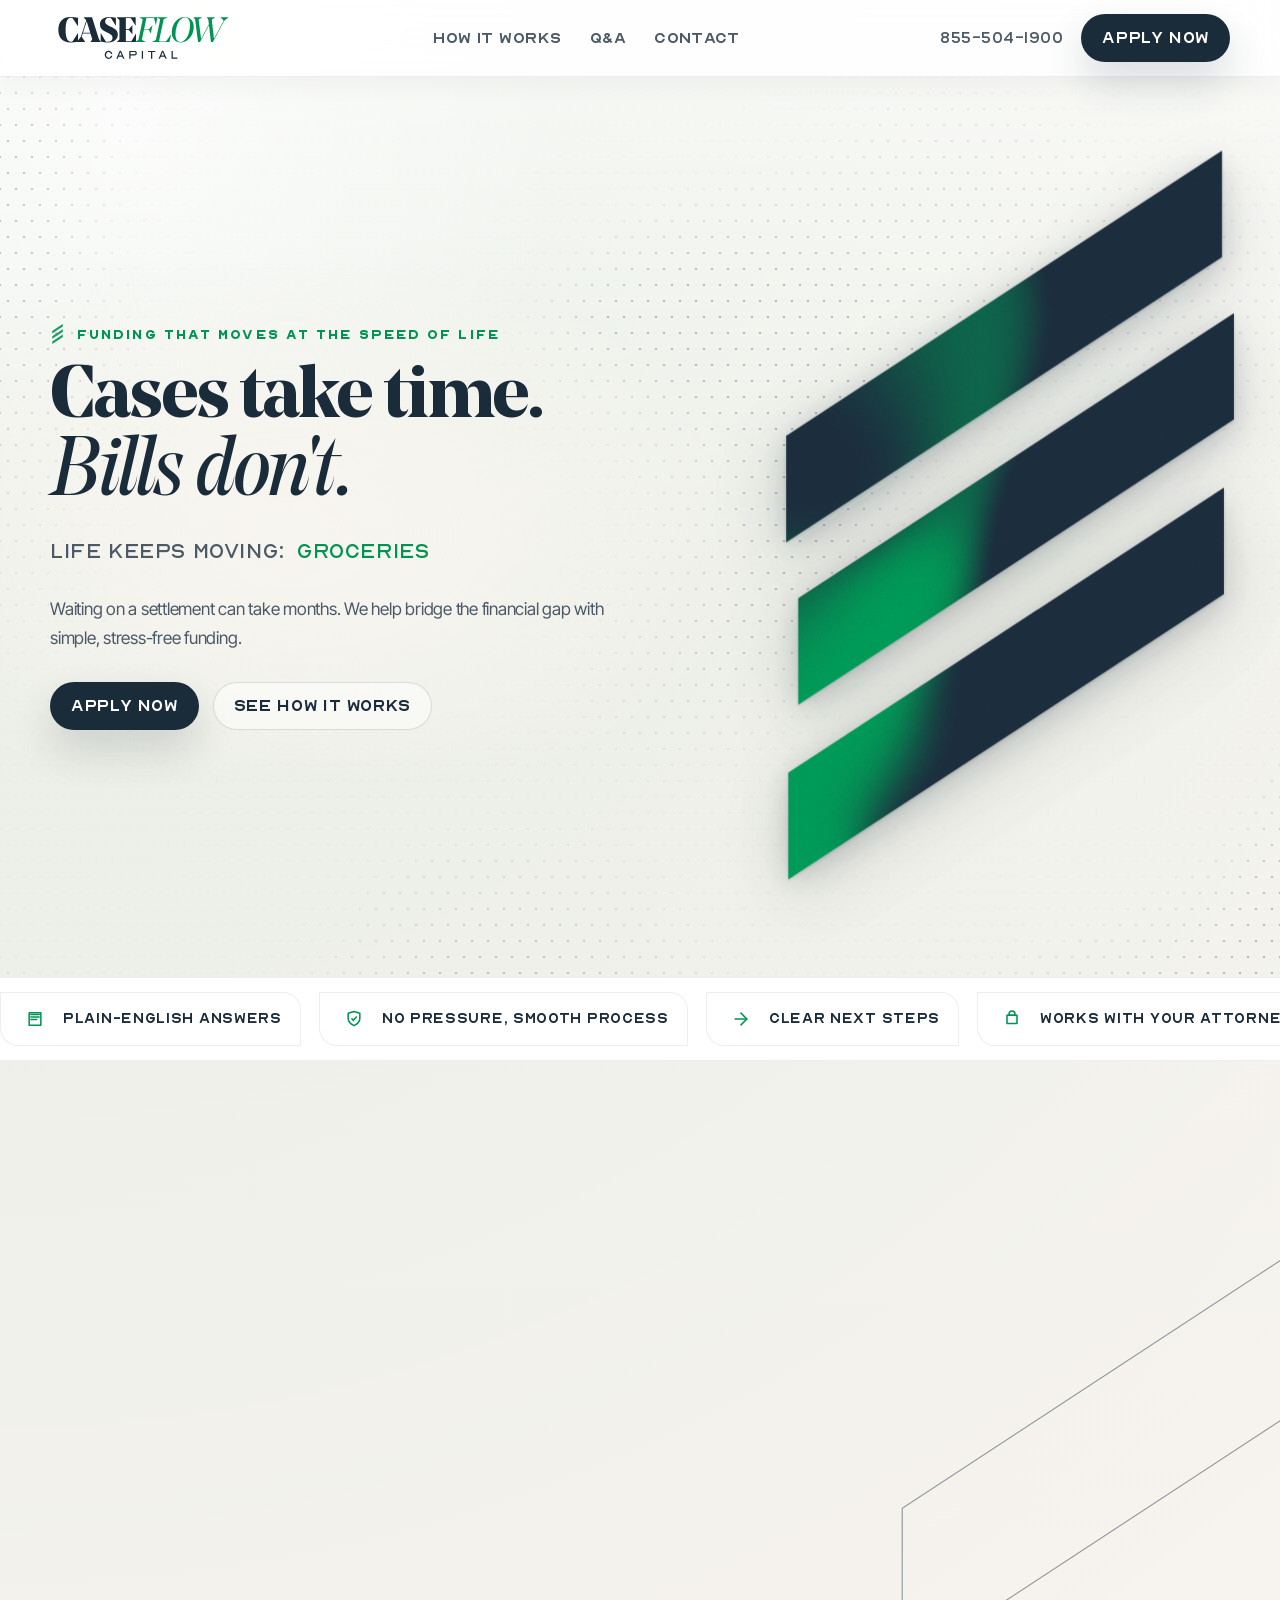
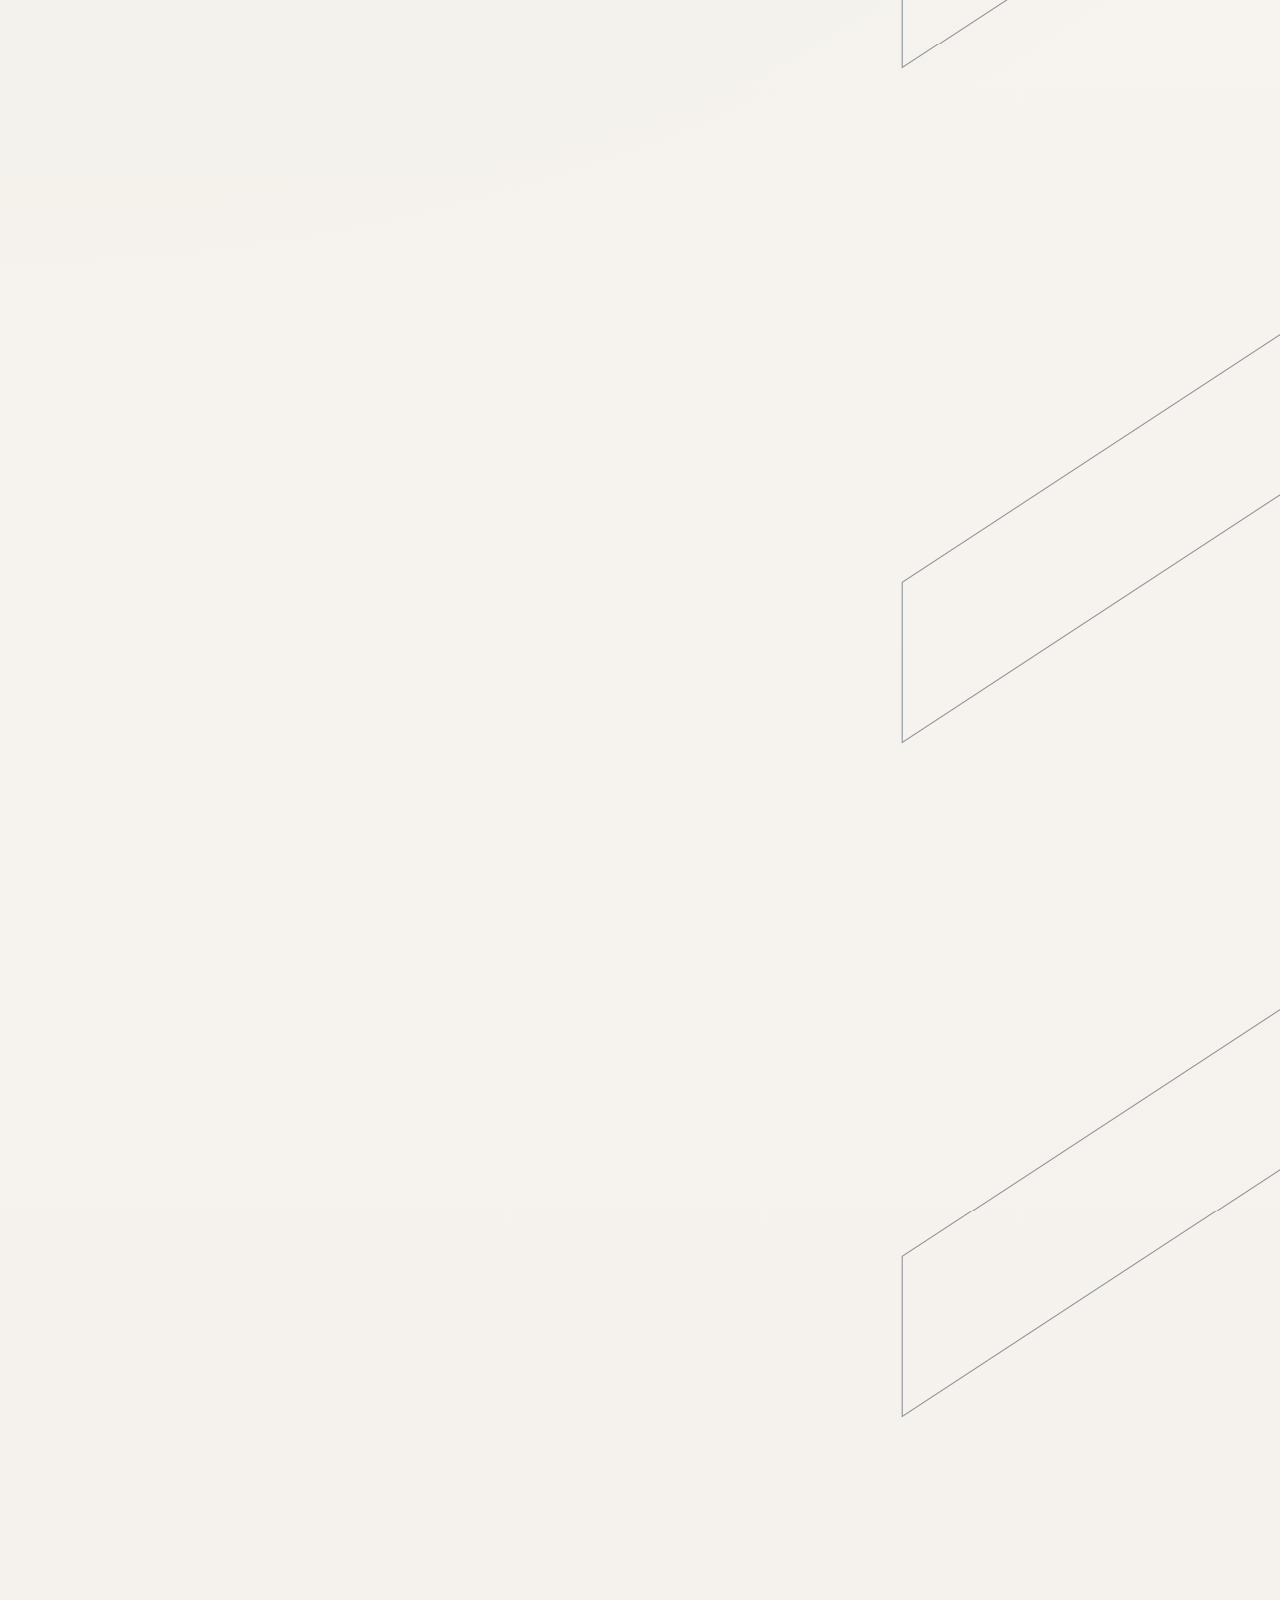
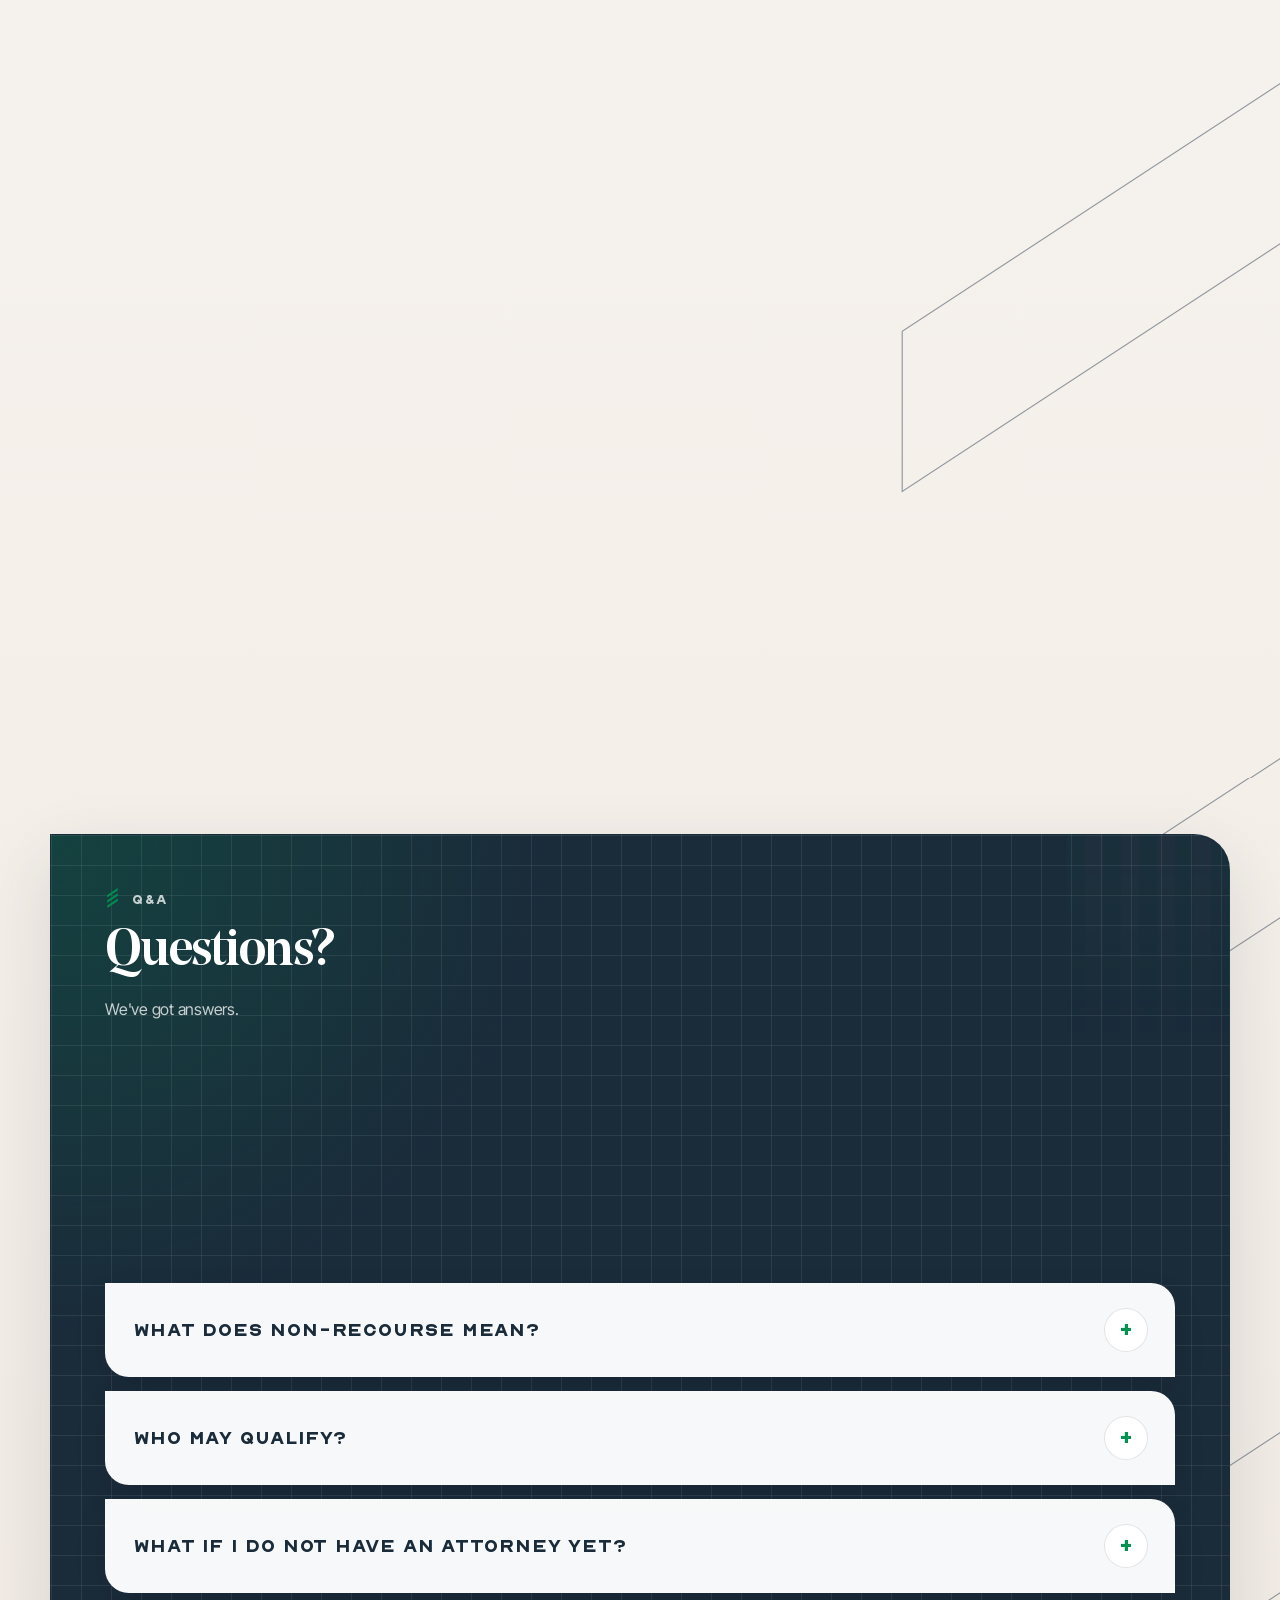
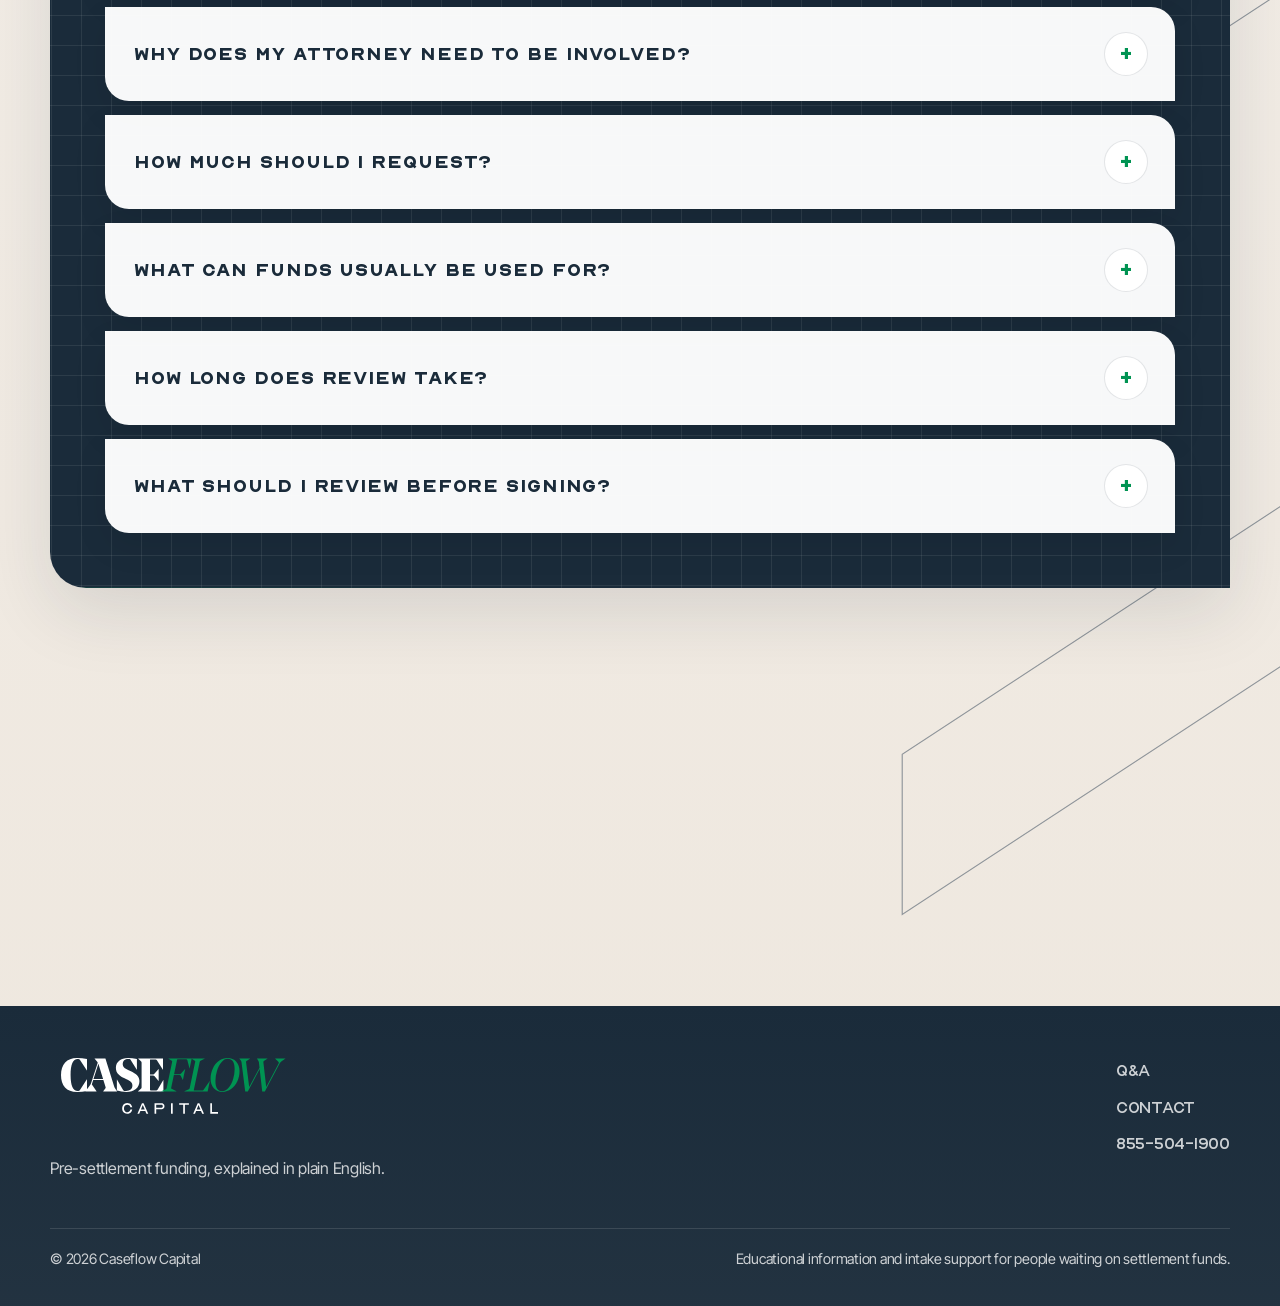
==== commit 2c6e410c: "Refine mobile layout and homepage Q&A" ====
--- a/index.html
+++ b/index.html
@@ -34,7 +34,7 @@
 
           <nav class="site-nav" id="site-nav" aria-label="Primary">
             <a href="#how-it-works">How it works</a>
-            <a href="pages/faq/index.html">Q&amp;A</a>
+            <a href="#qa">Q&amp;A</a>
             <a href="pages/contact/index.html">Contact</a>
           </nav>
 
@@ -527,7 +527,7 @@
               </p>
               <div class="story-actions">
                 <a class="button button-primary" href="#intake">Apply Now</a>
-                <a class="button button-secondary" href="pages/faq/index.html">See common questions</a>
+                <a class="button button-secondary" href="#qa">See common questions</a>
               </div>
             </div>
             <figure class="story-collage">
@@ -612,7 +612,6 @@
                     </div>
                     <div class="process-actions">
                       <a class="button button-primary" href="#intake">Apply Now</a>
-                      <a class="button button-secondary" href="tel:8555041900">Call Caseflow</a>
                     </div>
                   </div>
                   <div class="process-side">
@@ -704,9 +703,6 @@
               <p>
                 Most reviews start with your contact information and your attorney's details.
               </p>
-              <div class="intake-actions">
-                <a class="button button-secondary" href="tel:8555041900">Call 855-504-1900</a>
-              </div>
               <figure class="intake-collage" aria-hidden="true">
                 <div class="intake-collage-grid">
                   <div class="story-collage-tile intake-collage-tile intake-collage-tile-trees" data-animate>
@@ -737,7 +733,6 @@
             <div class="hero-panel frame-accent" data-animate="fade-left">
               <div class="panel-topline">
                 <span>Start your conversation</span>
-                <a href="tel:8555041900">855-504-1900</a>
               </div>
 
               <h2>Start with a few details.</h2>
@@ -846,25 +841,145 @@
           </div>
         </section>
 
-        <section class="section section-split">
+        <section class="section section-split section-home-faq" id="qa">
           <div class="container">
-            <div class="split-panel split-panel-dark split-panel-focus" data-animate="fade-up">
-              <h2>Before you agree to anything, the basics should be easy to understand.</h2>
-              <ul class="feature-list">
-                <li>How pre-settlement funding is different from a traditional loan</li>
-                <li>How repayment works if your case settles</li>
-                <li>What the fees mean in plain numbers</li>
-              </ul>
-              <figure class="split-photo-chip stock-photo-frame" aria-hidden="true">
-                <picture>
-                  <source type="image/avif" srcset="assets/img/photos/stock-bills-table-480.avif 480w, assets/img/photos/stock-bills-table-800.avif 800w, assets/img/photos/stock-bills-table-1200.avif 1200w" sizes="(max-width: 1080px) 430px, 430px">
-                  <source type="image/webp" srcset="assets/img/photos/stock-bills-table-480.webp 480w, assets/img/photos/stock-bills-table-800.webp 800w, assets/img/photos/stock-bills-table-1200.webp 1200w" sizes="(max-width: 1080px) 430px, 430px">
-                  <img src="assets/img/photos/stock-bills-table.webp" alt="" loading="lazy" decoding="async">
-                </picture>
-              </figure>
-              <div class="split-panel-actions">
-                <a class="button button-on-dark" href="pages/faq/index.html">Q&amp;A page</a>
-              </div>
+            <div class="split-panel split-panel-dark home-faq-panel" data-animate="fade-up">
+              <div class="home-faq-heading">
+                <p class="eyebrow eyebrow-mark">Q&A</p>
+                <h2>Questions?</h2>
+                <p>
+                  We've got answers.
+                </p>
+              </div>
+
+              <section class="faq-accordion faq-accordion-on-dark" aria-label="Common questions about pre-settlement funding">
+                <details class="faq-item" data-animate="fade-up">
+                  <summary>
+                    <span>What is pre-settlement funding?</span>
+                  </summary>
+                  <div class="faq-answer">
+                    <p>
+                      Pre-settlement funding is an advance based on a potential future settlement. It is designed to help
+                      people cover essential expenses while an active case is still moving through the legal process.
+                    </p>
+                  </div>
+                </details>
+
+                <details class="faq-item" data-animate="fade-up">
+                  <summary>
+                    <span>Is it the same as a traditional loan?</span>
+                  </summary>
+                  <div class="faq-answer">
+                    <p>
+                      Not always. Many agreements are structured differently from a personal loan because repayment is tied
+                      to the case proceeds rather than monthly out-of-pocket payments. The exact structure depends on the
+                      agreement and applicable state rules, so the terms should be reviewed carefully.
+                    </p>
+                  </div>
+                </details>
+
+                <details class="faq-item" data-animate="fade-up">
+                  <summary>
+                    <span>What does non-recourse mean?</span>
+                  </summary>
+                  <div class="faq-answer">
+                    <p>
+                      In a non-recourse agreement, repayment is generally limited to proceeds from the case. If there is no
+                      recovery, the funding company typically cannot collect from you personally. You should confirm that
+                      language in the agreement and talk it through with your attorney before signing.
+                    </p>
+                  </div>
+                </details>
+
+                <details class="faq-item" data-animate="fade-up">
+                  <summary>
+                    <span>Who may qualify?</span>
+                  </summary>
+                  <div class="faq-answer">
+                    <p>
+                      Reviews usually begin with an active civil claim and an attorney who can confirm case details. Funding
+                      availability depends on the facts of the case, the expected recovery, existing obligations, and the
+                      terms that would apply.
+                    </p>
+                  </div>
+                </details>
+
+                <details class="faq-item" data-animate="fade-up">
+                  <summary>
+                    <span>What if I do not have an attorney yet?</span>
+                  </summary>
+                  <div class="faq-answer">
+                    <p>
+                      Caseflow needs you to be working with an attorney before we can review funding options for
+                      your case. Once an attorney is involved and can confirm the basic case details, you are welcome to
+                      apply and we can take a closer look.
+                    </p>
+                  </div>
+                </details>
+
+                <details class="faq-item" data-animate="fade-up">
+                  <summary>
+                    <span>Why does my attorney need to be involved?</span>
+                  </summary>
+                  <div class="faq-answer">
+                    <p>
+                      Your attorney helps verify case information and can explain how funding may affect your eventual net
+                      recovery. Many funding agreements also require attorney acknowledgement before funds can be issued.
+                    </p>
+                  </div>
+                </details>
+
+                <details class="faq-item" data-animate="fade-up">
+                  <summary>
+                    <span>How much should I request?</span>
+                  </summary>
+                  <div class="faq-answer">
+                    <p>
+                      A practical starting point is the amount needed to solve the immediate pressure in front of you, not
+                      the largest amount available. The more you advance, the more important it is to understand the total
+                      repayment amount and how it may affect your settlement proceeds.
+                    </p>
+                  </div>
+                </details>
+
+                <details class="faq-item" data-animate="fade-up">
+                  <summary>
+                    <span>What can funds usually be used for?</span>
+                  </summary>
+                  <div class="faq-answer">
+                    <p>
+                      People often use funding for everyday needs such as rent, utilities, groceries, transportation,
+                      medical-related costs, or other obligations that cannot wait for a case to resolve.
+                    </p>
+                  </div>
+                </details>
+
+                <details class="faq-item" data-animate="fade-up">
+                  <summary>
+                    <span>How long does review take?</span>
+                  </summary>
+                  <div class="faq-answer">
+                    <p>
+                      Timing varies, but we aim for 24 hours. It usually depends on how quickly the basic application
+                      details, case information, and attorney coordination can be completed. Caseflow's role is to keep the
+                      next step clear without promising a timeline the review cannot control.
+                    </p>
+                  </div>
+                </details>
+
+                <details class="faq-item" data-animate="fade-up">
+                  <summary>
+                    <span>What should I review before signing?</span>
+                  </summary>
+                  <div class="faq-answer">
+                    <p>
+                      Review the amount advanced, the repayment terms, any fees or pricing, whether costs change over time,
+                      how payoff is handled, and how the agreement may affect what you receive from a settlement. If a term
+                      is unclear, pause and ask questions before agreeing.
+                    </p>
+                  </div>
+                </details>
+              </section>
             </div>
           </div>
         </section>
@@ -872,15 +987,13 @@
         <section class="section section-cta">
           <div class="container cta-card frame-accent" data-animate="fade-up">
             <div>
-              <h2>Want to talk it through?</h2>
+              <h2>Ready to get started?</h2>
               <p>
-                Call Caseflow or send over a few details. The point is to help you understand your options before you
-                commit to anything.
+                Send over a few details and we'll get things rolling.
               </p>
             </div>
             <div class="cta-actions">
               <a class="button button-primary" href="#intake">Apply Now</a>
-              <a class="button button-secondary" href="tel:8555041900">Call 855-504-1900</a>
             </div>
           </div>
         </section>
@@ -898,7 +1011,7 @@
           </div>
 
           <div class="footer-links">
-            <a href="pages/faq/index.html">Q&amp;A</a>
+            <a href="#qa">Q&amp;A</a>
             <a href="pages/contact/index.html">Contact</a>
             <a href="tel:8555041900">855-504-1900</a>
           </div>
--- a/assets/css/style.css
+++ b/assets/css/style.css
@@ -2398,6 +2398,46 @@
   color: rgba(255, 255, 255, 0.84);
 }
 
+.section-home-faq {
+  scroll-margin-top: 96px;
+}
+
+.home-faq-panel {
+  display: grid;
+  gap: clamp(24px, 4vw, 44px);
+  padding: clamp(28px, 5vw, 54px);
+}
+
+.home-faq-heading {
+  max-width: 760px;
+}
+
+.home-faq-heading h2 {
+  max-width: 13ch;
+  color: #fff;
+}
+
+.home-faq-heading p:not(.eyebrow) {
+  max-width: 58ch;
+  margin: 18px 0 0;
+  color: rgba(255, 255, 255, 0.76);
+}
+
+.home-faq-panel .faq-accordion {
+  margin-top: 0;
+}
+
+.faq-accordion-on-dark .faq-item {
+  border-color: rgba(255, 255, 255, 0.12);
+  background: rgba(255, 255, 255, 0.97);
+  box-shadow: 0 14px 34px rgba(0, 0, 0, 0.08);
+}
+
+.faq-accordion-on-dark .faq-item:not(.is-closing)[open] {
+  border-color: rgba(0, 147, 82, 0.32);
+  box-shadow: 0 20px 46px rgba(0, 0, 0, 0.14);
+}
+
 .split-panel-actions {
   grid-column: 1;
   grid-row: 5;
@@ -3028,10 +3068,13 @@
     padding: clamp(32px, 6svh, 56px) 0;
   }
 
+  .hero-grid {
+    justify-items: center;
+  }
+
   .hero-panel,
   .process-shell,
   .split-panel,
-  .step-card,
   .faq-card,
   .page-shell,
   .page-card,
@@ -3039,6 +3082,15 @@
     padding: 24px;
   }
 
+  main picture,
+  .story-collage,
+  .process-side,
+  .intake-collage,
+  .split-photo-chip,
+  .band-mark {
+    display: none;
+  }
+
   .faq-item summary {
     grid-template-columns: minmax(0, 1fr) 38px;
     min-height: 74px;
@@ -3069,14 +3121,58 @@
 
   .hero h1 {
     max-width: 100%;
+    font-size: clamp(3.2rem, 16.2vw, 4.8rem);
+    line-height: 0.86;
+    text-align: center;
   }
 
   .hero-headline-strong {
-    font-size: 0.84em;
+    font-size: 0.82em;
+    white-space: nowrap;
+  }
+
+  .hero-headline-italic {
+    font-size: 1.12em;
+  }
+
+  .section h2,
+  .split-panel h2,
+  .cta-card h2,
+  .page-shell h1,
+  .page-cta-panel h2 {
+    font-size: clamp(2.45rem, 11.6vw, 4.15rem);
+    line-height: 0.95;
+  }
+
+  .hero-panel h2 {
+    font-size: clamp(2.05rem, 9.5vw, 3.1rem);
+  }
+
+  .step-card h3,
+  .faq-card h3,
+  .page-card h3 {
+    font-size: clamp(1.28rem, 6vw, 1.72rem);
+  }
+
+  .story-copy h2 {
+    max-width: 10.5ch;
   }
 
   .hero-copy {
+    display: flex;
+    flex-direction: column;
+    align-items: center;
     max-width: 100%;
+    text-align: center;
+  }
+
+  .hero-copy > .eyebrow {
+    display: none;
+  }
+
+  .hero-lede {
+    max-width: 32ch;
+    margin-inline: auto;
   }
 
   .hero-actions,
@@ -3099,8 +3195,56 @@
     width: 100%;
   }
 
+  .story-actions,
+  .process-actions {
+    margin-top: 24px;
+  }
+
+  .step-card-inner {
+    padding: 16px;
+  }
+
+  .hero-actions {
+    justify-content: center;
+  }
+
+  .hero-actions .button {
+    width: auto;
+    min-width: min(240px, 72vw);
+    padding-inline: 34px;
+  }
+
+  .hero-actions .button-secondary {
+    display: none;
+  }
+
   .hero-mark {
     display: none;
+  }
+
+  .band-card {
+    grid-template-columns: 1fr;
+    gap: 0;
+    padding: 30px clamp(26px, 8vw, 34px);
+  }
+
+  .band-mark {
+    display: none;
+  }
+
+  .band-copy .eyebrow {
+    gap: 9px;
+    width: 100%;
+    max-width: 100%;
+    font-size: clamp(0.68rem, 3.2vw, 0.82rem);
+    letter-spacing: 0.16em;
+    white-space: nowrap;
+  }
+
+  .band-copy .eyebrow::before {
+    width: 12px;
+    height: 16px;
+    flex-basis: 12px;
   }
 
   .process-intro {
@@ -3136,7 +3280,33 @@
   }
 
   .hero-rotator-line {
-    flex-wrap: wrap;
+    order: -1;
+    display: inline-grid;
+    grid-template-columns: max-content minmax(var(--roller-word-width, 0px), max-content);
+    align-items: center;
+    column-gap: clamp(8px, 2.4vw, 12px);
+    font-size: clamp(0.78rem, 3.6vw, 1rem);
+    line-height: 1.15;
+    margin: 0 0 clamp(10px, calc(8vw - 18px), 22px);
+    white-space: nowrap;
+  }
+
+  .hero-rotator-line .word-rotator {
+    flex: 0 0 auto;
+    min-width: var(--roller-word-width, auto);
+    text-align: left;
+  }
+
+  .hero-copy h1 {
+    order: 0;
+  }
+
+  .hero-lede {
+    order: 1;
+  }
+
+  .hero-actions {
+    order: 2;
   }
 
   .story-grid {
